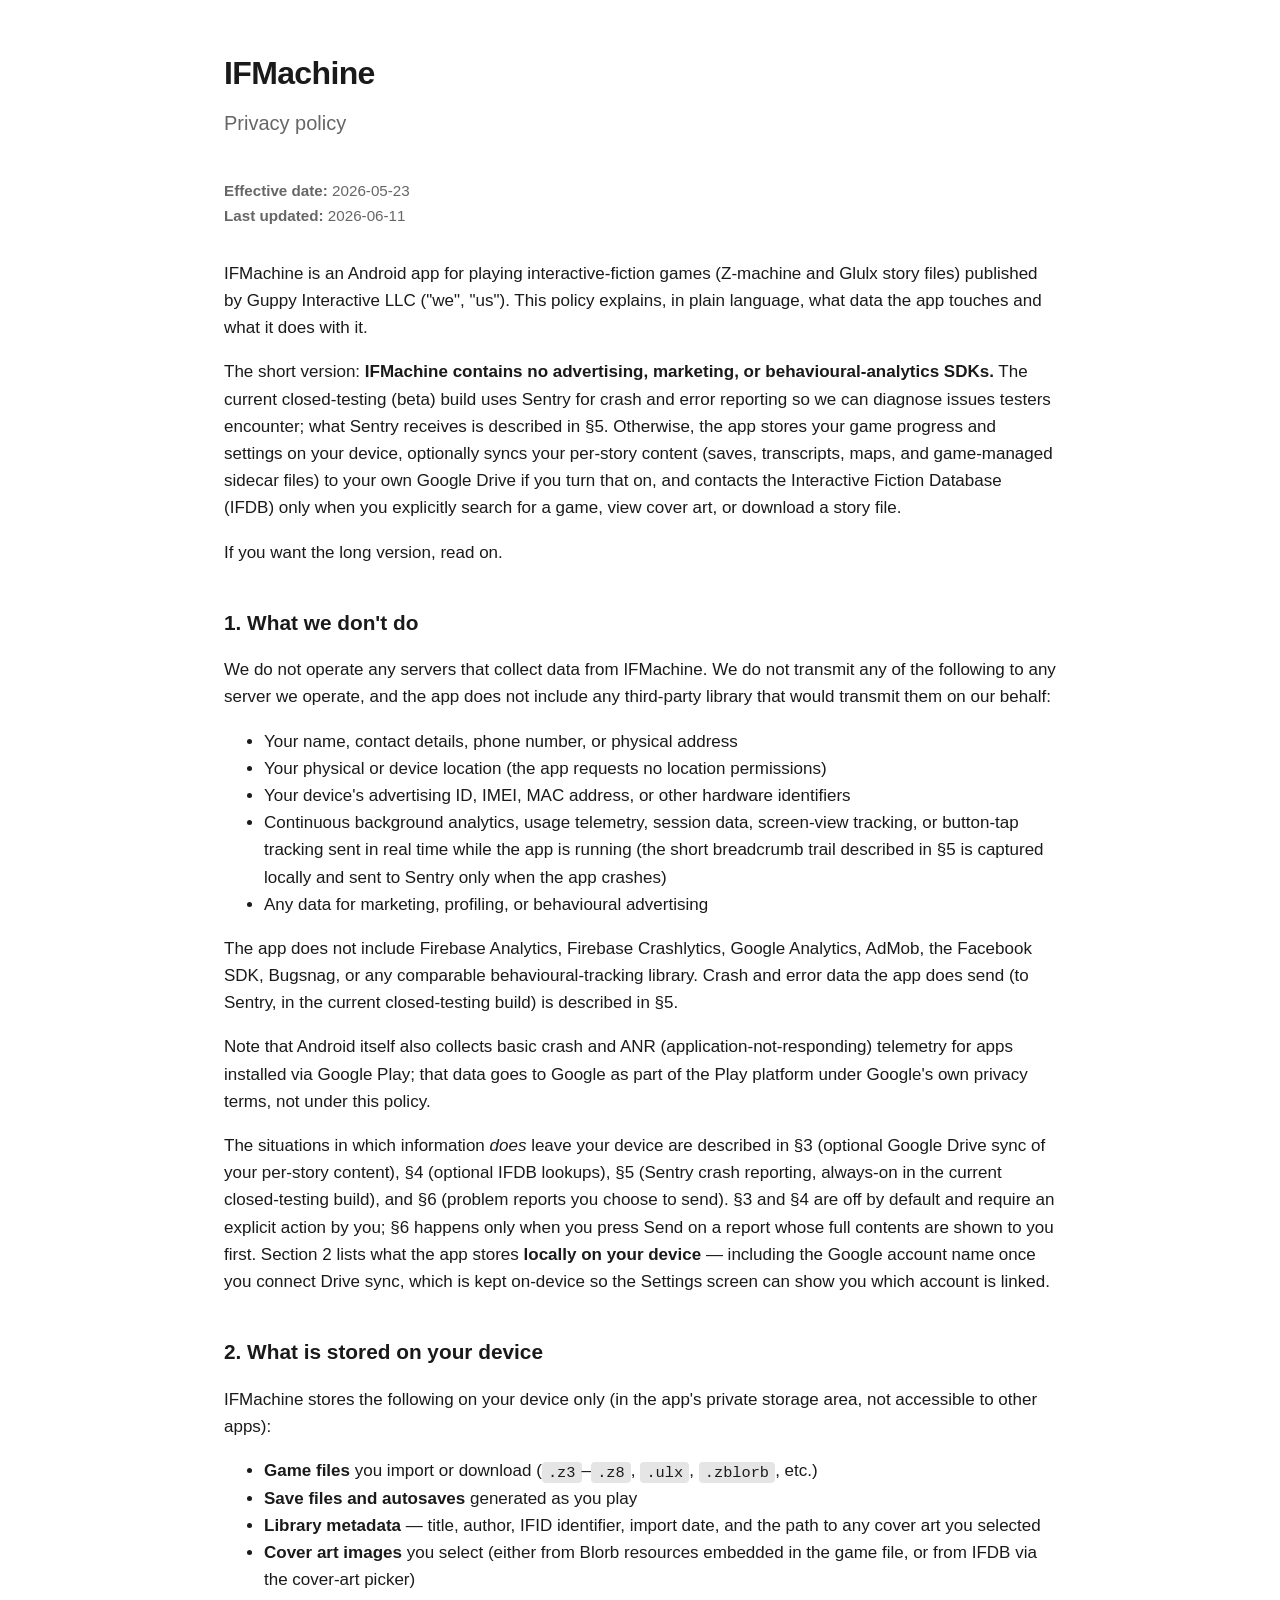
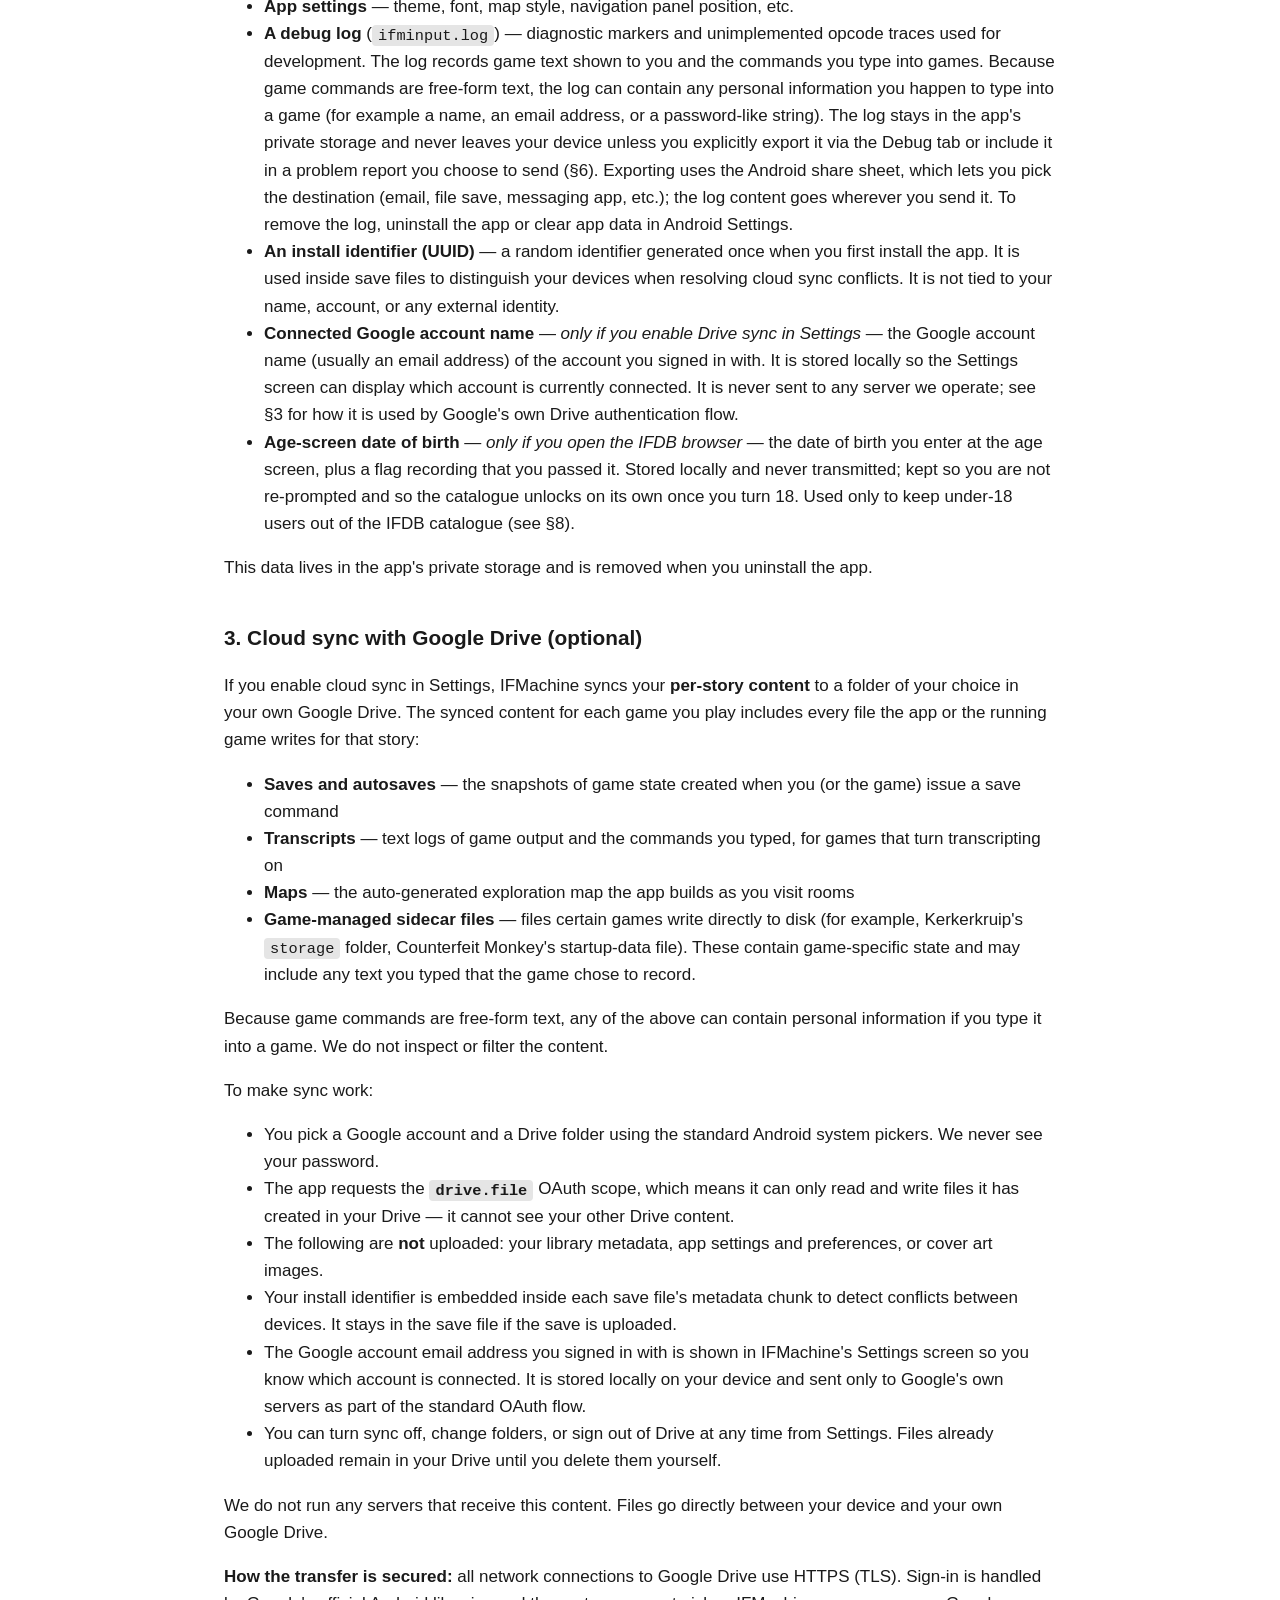
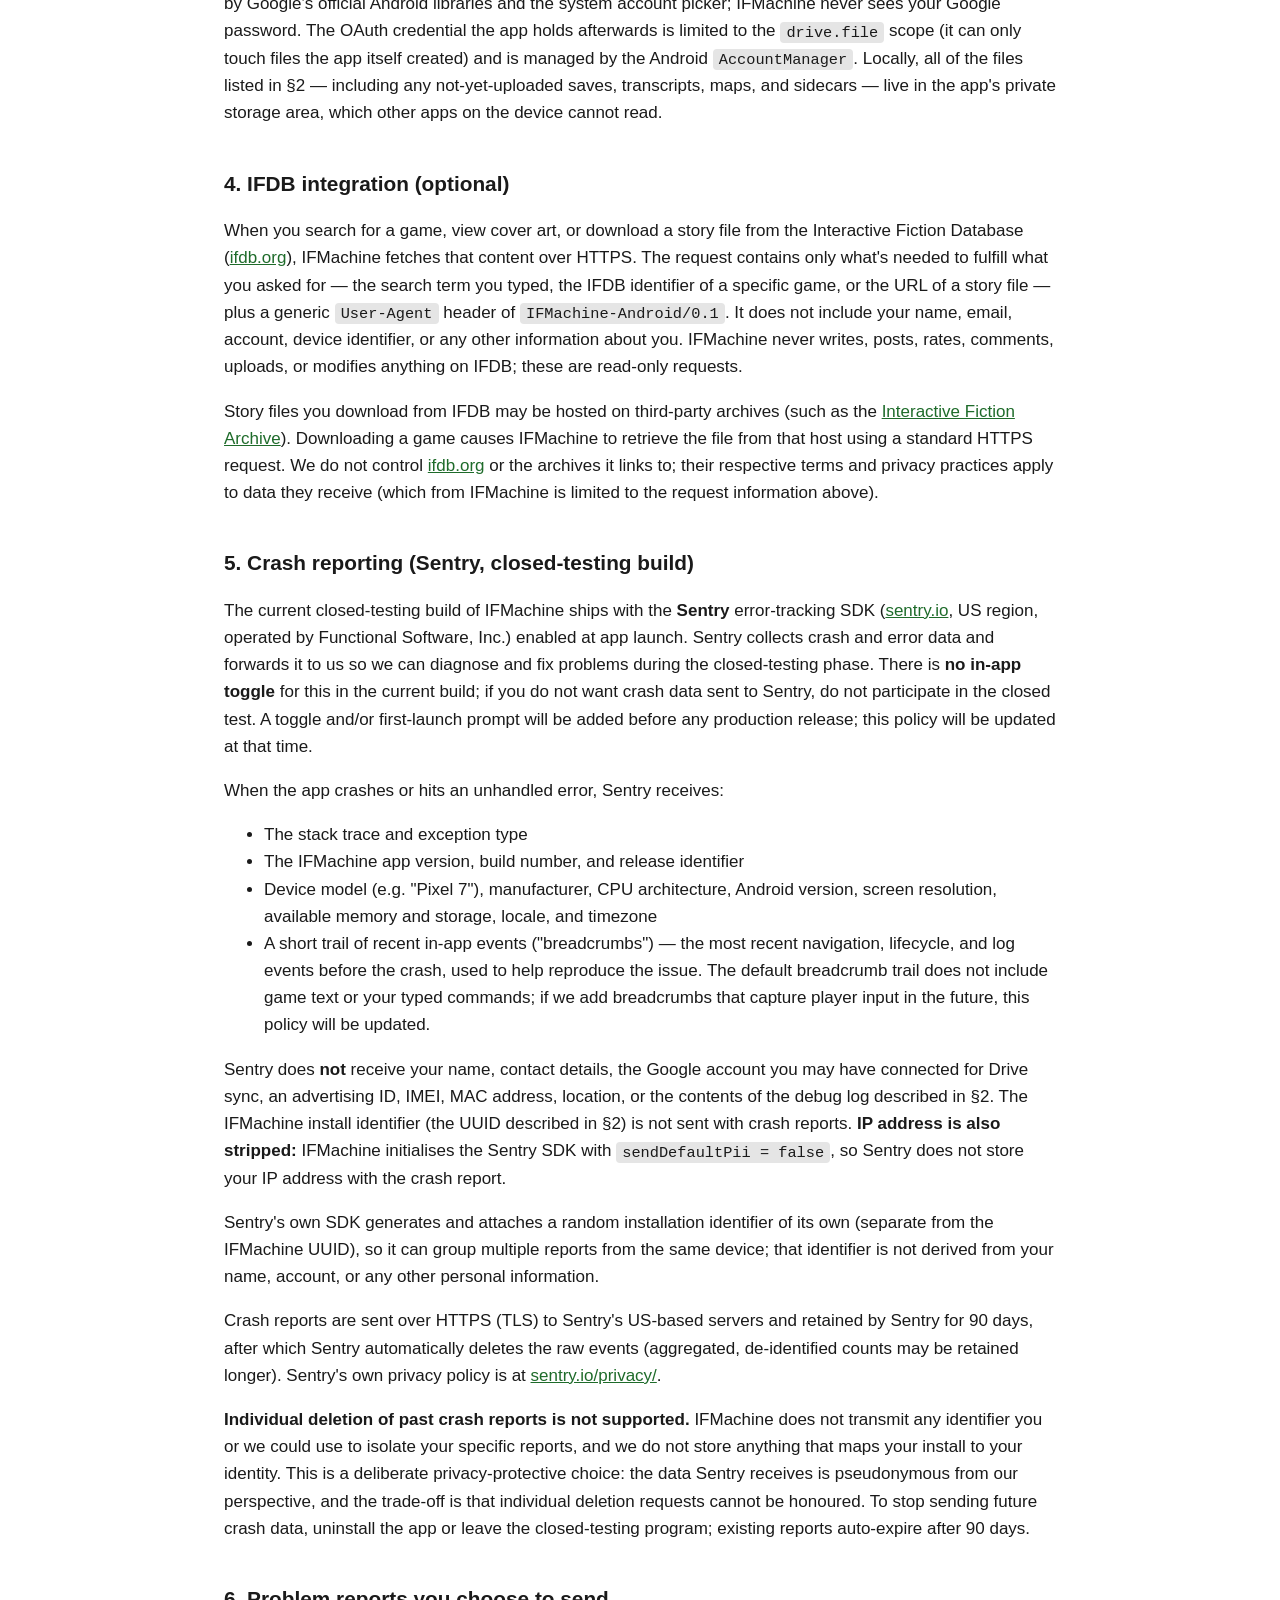
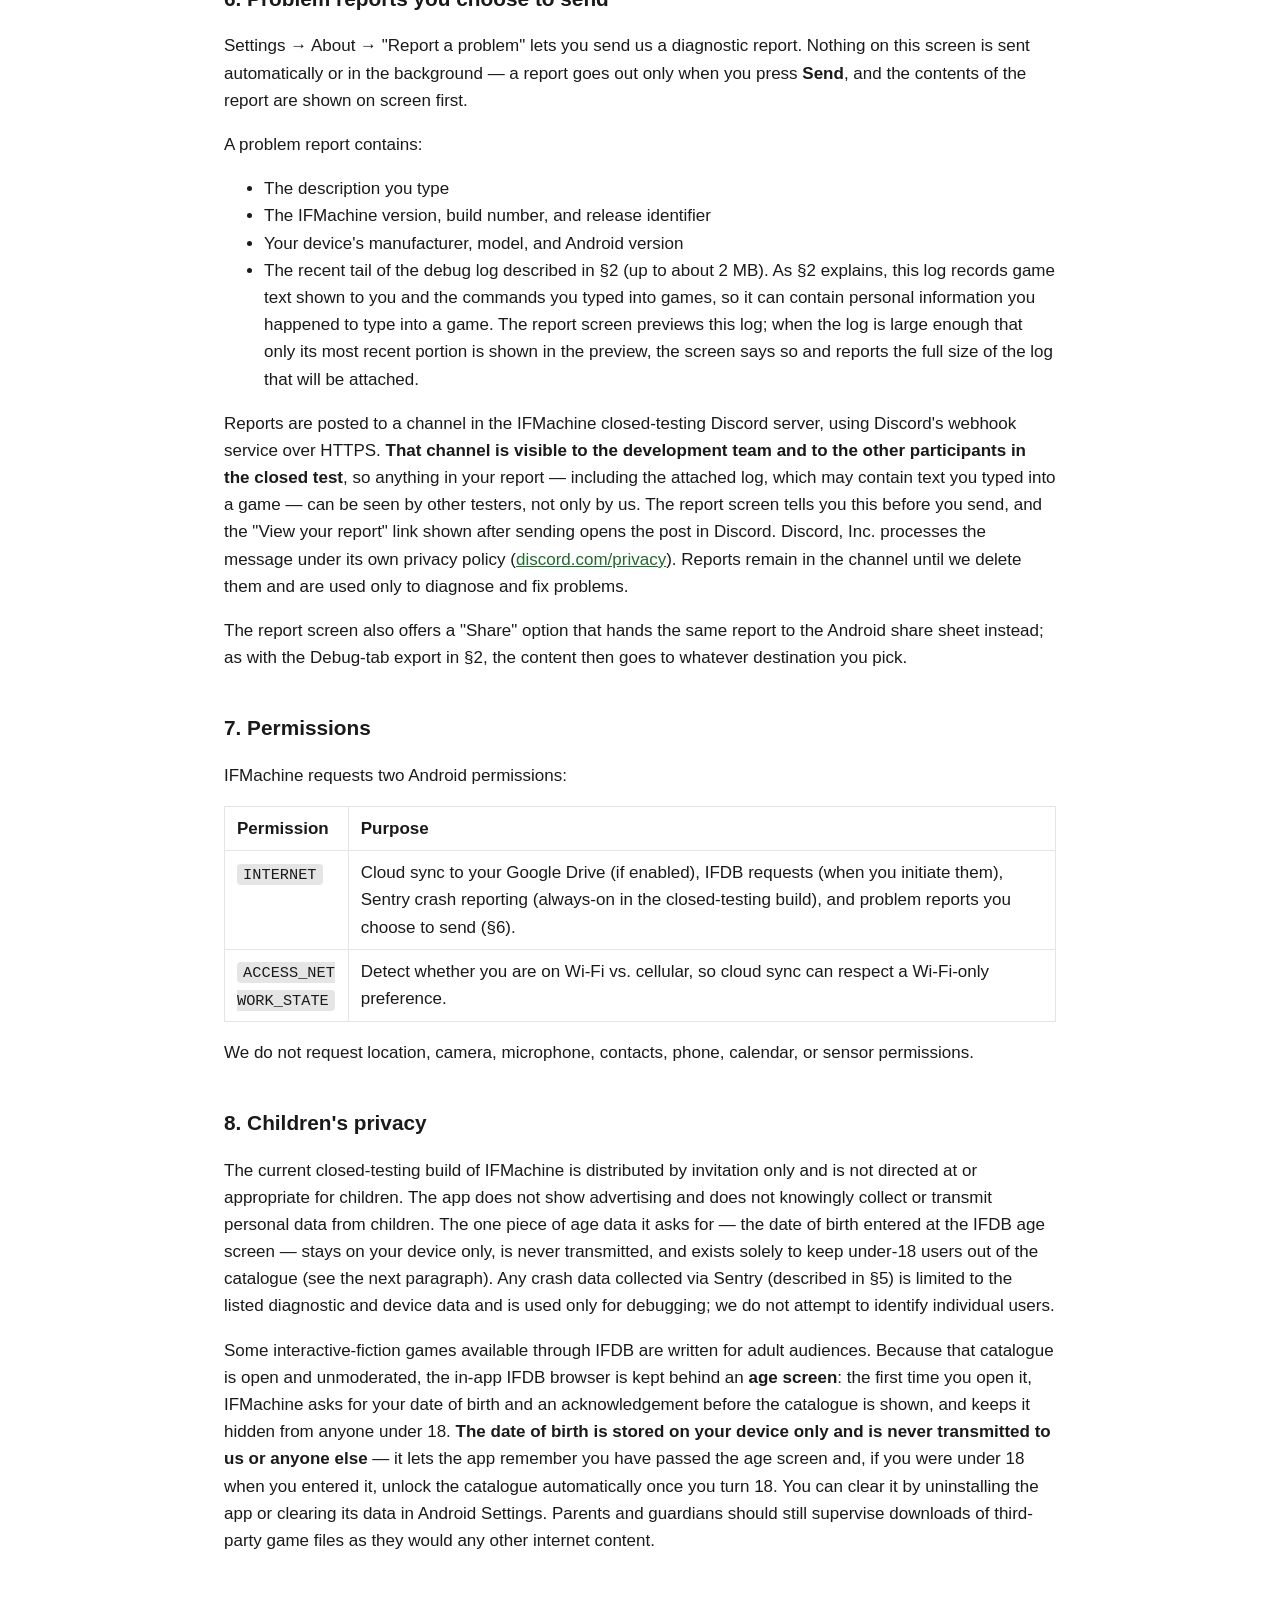
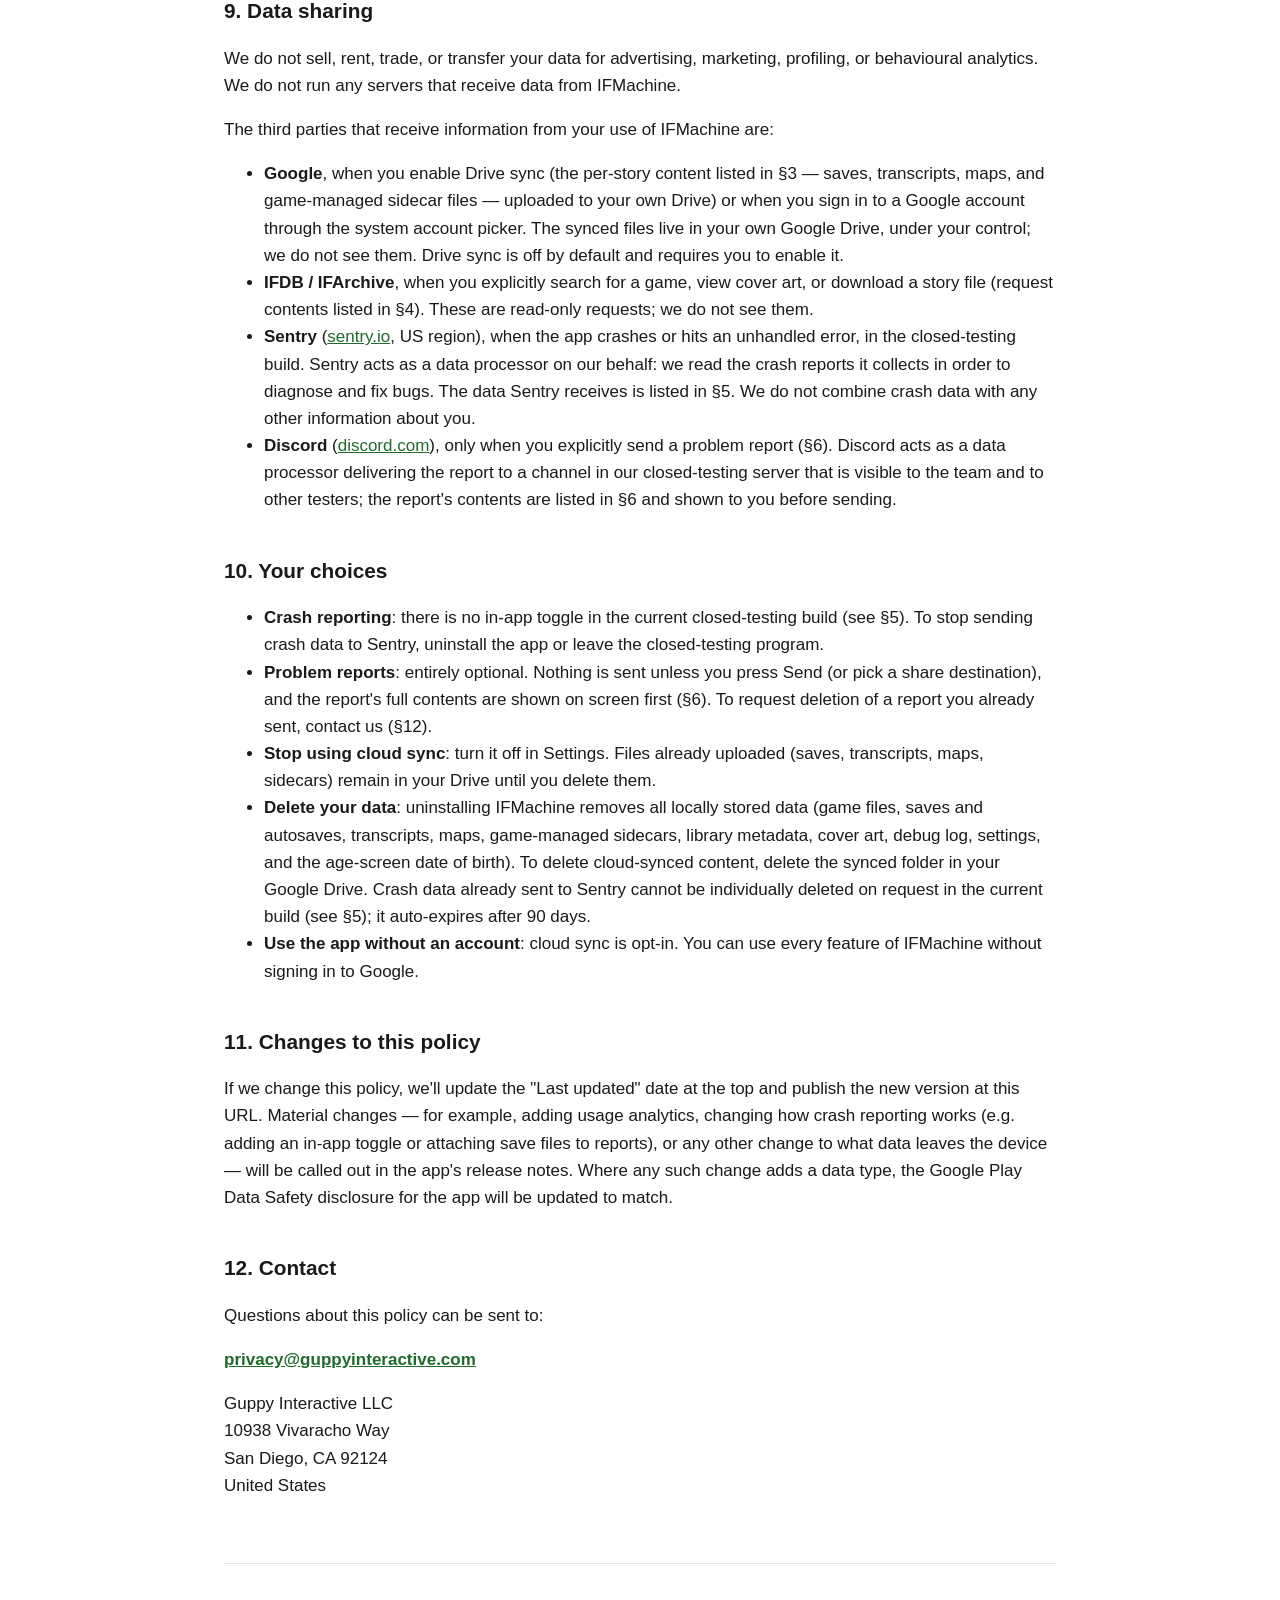
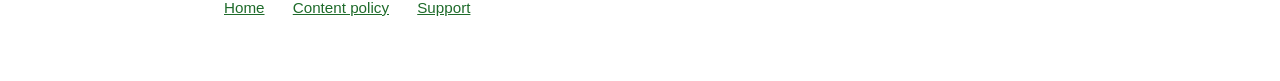
==== privacy.html @ 2d299e28 "privacy: regenerate from single-source markdown (zm-kiyh) Now generated by tools/sitegen in the app " ====
<!doctype html>
<html lang="en">
<head>
  <meta charset="utf-8">
  <meta name="viewport" content="width=device-width, initial-scale=1">
  <title>Privacy Policy — IFMachine</title>
  <meta name="description" content="IFMachine privacy policy. No advertising or behavioural-analytics SDKs; the closed-testing build's crash reporting (Sentry) and optional in-app problem reports are disclosed in the policy.">
  <link rel="stylesheet" href="style.css">
</head>
<body>
  <main class="policy">
    <header class="hero">
      <h1><a href="index.html">IFMachine</a></h1>
      <p class="tagline">Privacy policy</p>
    </header>

    <p class="meta">
      <strong>Effective date:</strong> 2026-05-23<br>
      <strong>Last updated:</strong> 2026-06-11
    </p>

    <p>IFMachine is an Android app for playing interactive-fiction games (Z-machine and Glulx story files) published by Guppy Interactive LLC ("we", "us"). This policy explains, in plain language, what data the app touches and what it does with it.</p>

    <p>The short version: <strong>IFMachine contains no advertising, marketing, or behavioural-analytics SDKs.</strong> The current closed-testing (beta) build uses Sentry for crash and error reporting so we can diagnose issues testers encounter; what Sentry receives is described in §5. Otherwise, the app stores your game progress and settings on your device, optionally syncs your per-story content (saves, transcripts, maps, and game-managed sidecar files) to your own Google Drive if you turn that on, and contacts the Interactive Fiction Database (IFDB) only when you explicitly search for a game, view cover art, or download a story file.</p>

    <p>If you want the long version, read on.</p>

    <h2>1. What we don't do</h2>

    <p>We do not operate any servers that collect data from IFMachine. We do not transmit any of the following to any server we operate, and the app does not include any third-party library that would transmit them on our behalf:</p>

    <ul>
      <li>Your name, contact details, phone number, or physical address</li>
      <li>Your physical or device location (the app requests no location permissions)</li>
      <li>Your device's advertising ID, IMEI, MAC address, or other hardware identifiers</li>
      <li>Continuous background analytics, usage telemetry, session data, screen-view tracking, or button-tap tracking sent in real time while the app is running (the short breadcrumb trail described in §5 is captured locally and sent to Sentry only when the app crashes)</li>
      <li>Any data for marketing, profiling, or behavioural advertising</li>
    </ul>

    <p>The app does not include Firebase Analytics, Firebase Crashlytics, Google Analytics, AdMob, the Facebook SDK, Bugsnag, or any comparable behavioural-tracking library. Crash and error data the app does send (to Sentry, in the current closed-testing build) is described in §5.</p>

    <p>Note that Android itself also collects basic crash and ANR (application-not-responding) telemetry for apps installed via Google Play; that data goes to Google as part of the Play platform under Google's own privacy terms, not under this policy.</p>

    <p>The situations in which information <em>does</em> leave your device are described in §3 (optional Google Drive sync of your per-story content), §4 (optional IFDB lookups), §5 (Sentry crash reporting, always-on in the current closed-testing build), and §6 (problem reports you choose to send). §3 and §4 are off by default and require an explicit action by you; §6 happens only when you press Send on a report whose full contents are shown to you first. Section 2 lists what the app stores <strong>locally on your device</strong> — including the Google account name once you connect Drive sync, which is kept on-device so the Settings screen can show you which account is linked.</p>

    <h2>2. What is stored on your device</h2>

    <p>IFMachine stores the following on your device only (in the app's private storage area, not accessible to other apps):</p>

    <ul>
      <li><strong>Game files</strong> you import or download (<code>.z3</code>–<code>.z8</code>, <code>.ulx</code>, <code>.zblorb</code>, etc.)</li>
      <li><strong>Save files and autosaves</strong> generated as you play</li>
      <li><strong>Library metadata</strong> — title, author, IFID identifier, import date, and the path to any cover art you selected</li>
      <li><strong>Cover art images</strong> you select (either from Blorb resources embedded in the game file, or from IFDB via the cover-art picker)</li>
      <li><strong>App settings</strong> — theme, font, map style, navigation panel position, etc.</li>
      <li><strong>A debug log</strong> (<code>ifminput.log</code>) — diagnostic markers and unimplemented opcode traces used for development. The log records game text shown to you and the commands you type into games. Because game commands are free-form text, the log can contain any personal information you happen to type into a game (for example a name, an email address, or a password-like string). The log stays in the app's private storage and never leaves your device unless you explicitly export it via the Debug tab or include it in a problem report you choose to send (§6). Exporting uses the Android share sheet, which lets you pick the destination (email, file save, messaging app, etc.); the log content goes wherever you send it. To remove the log, uninstall the app or clear app data in Android Settings.</li>
      <li><strong>An install identifier (UUID)</strong> — a random identifier generated once when you first install the app. It is used inside save files to distinguish your devices when resolving cloud sync conflicts. It is not tied to your name, account, or any external identity.</li>
      <li><strong>Connected Google account name</strong> — <em>only if you enable Drive sync in Settings</em> — the Google account name (usually an email address) of the account you signed in with. It is stored locally so the Settings screen can display which account is currently connected. It is never sent to any server we operate; see §3 for how it is used by Google's own Drive authentication flow.</li>
      <li><strong>Age-screen date of birth</strong> — <em>only if you open the IFDB browser</em> — the date of birth you enter at the age screen, plus a flag recording that you passed it. Stored locally and never transmitted; kept so you are not re-prompted and so the catalogue unlocks on its own once you turn 18. Used only to keep under-18 users out of the IFDB catalogue (see §8).</li>
    </ul>

    <p>This data lives in the app's private storage and is removed when you uninstall the app.</p>

    <h2>3. Cloud sync with Google Drive (optional)</h2>

    <p>If you enable cloud sync in Settings, IFMachine syncs your <strong>per-story content</strong> to a folder of your choice in your own Google Drive. The synced content for each game you play includes every file the app or the running game writes for that story:</p>

    <ul>
      <li><strong>Saves and autosaves</strong> — the snapshots of game state created when you (or the game) issue a save command</li>
      <li><strong>Transcripts</strong> — text logs of game output and the commands you typed, for games that turn transcripting on</li>
      <li><strong>Maps</strong> — the auto-generated exploration map the app builds as you visit rooms</li>
      <li><strong>Game-managed sidecar files</strong> — files certain games write directly to disk (for example, Kerkerkruip's <code>storage</code> folder, Counterfeit Monkey's startup-data file). These contain game-specific state and may include any text you typed that the game chose to record.</li>
    </ul>

    <p>Because game commands are free-form text, any of the above can contain personal information if you type it into a game. We do not inspect or filter the content.</p>

    <p>To make sync work:</p>

    <ul>
      <li>You pick a Google account and a Drive folder using the standard Android system pickers. We never see your password.</li>
      <li>The app requests the <strong><code>drive.file</code></strong> OAuth scope, which means it can only read and write files it has created in your Drive — it cannot see your other Drive content.</li>
      <li>The following are <strong>not</strong> uploaded: your library metadata, app settings and preferences, or cover art images.</li>
      <li>Your install identifier is embedded inside each save file's metadata chunk to detect conflicts between devices. It stays in the save file if the save is uploaded.</li>
      <li>The Google account email address you signed in with is shown in IFMachine's Settings screen so you know which account is connected. It is stored locally on your device and sent only to Google's own servers as part of the standard OAuth flow.</li>
      <li>You can turn sync off, change folders, or sign out of Drive at any time from Settings. Files already uploaded remain in your Drive until you delete them yourself.</li>
    </ul>

    <p>We do not run any servers that receive this content. Files go directly between your device and your own Google Drive.</p>

    <p><strong>How the transfer is secured:</strong> all network connections to Google Drive use HTTPS (TLS). Sign-in is handled by Google's official Android libraries and the system account picker; IFMachine never sees your Google password. The OAuth credential the app holds afterwards is limited to the <code>drive.file</code> scope (it can only touch files the app itself created) and is managed by the Android <code>AccountManager</code>. Locally, all of the files listed in §2 — including any not-yet-uploaded saves, transcripts, maps, and sidecars — live in the app's private storage area, which other apps on the device cannot read.</p>

    <h2>4. IFDB integration (optional)</h2>

    <p>When you search for a game, view cover art, or download a story file from the Interactive Fiction Database (<a href="https://ifdb.org">ifdb.org</a>), IFMachine fetches that content over HTTPS. The request contains only what's needed to fulfill what you asked for — the search term you typed, the IFDB identifier of a specific game, or the URL of a story file — plus a generic <code>User-Agent</code> header of <code>IFMachine-Android/0.1</code>. It does not include your name, email, account, device identifier, or any other information about you. IFMachine never writes, posts, rates, comments, uploads, or modifies anything on IFDB; these are read-only requests.</p>

    <p>Story files you download from IFDB may be hosted on third-party archives (such as the <a href="https://www.ifarchive.org/">Interactive Fiction Archive</a>). Downloading a game causes IFMachine to retrieve the file from that host using a standard HTTPS request. We do not control <a href="https://ifdb.org/">ifdb.org</a> or the archives it links to; their respective terms and privacy practices apply to data they receive (which from IFMachine is limited to the request information above).</p>

    <h2>5. Crash reporting (Sentry, closed-testing build)</h2>

    <p>The current closed-testing build of IFMachine ships with the <strong>Sentry</strong> error-tracking SDK (<a href="https://sentry.io">sentry.io</a>, US region, operated by Functional Software, Inc.) enabled at app launch. Sentry collects crash and error data and forwards it to us so we can diagnose and fix problems during the closed-testing phase. There is <strong>no in-app toggle</strong> for this in the current build; if you do not want crash data sent to Sentry, do not participate in the closed test. A toggle and/or first-launch prompt will be added before any production release; this policy will be updated at that time.</p>

    <p>When the app crashes or hits an unhandled error, Sentry receives:</p>

    <ul>
      <li>The stack trace and exception type</li>
      <li>The IFMachine app version, build number, and release identifier</li>
      <li>Device model (e.g. "Pixel 7"), manufacturer, CPU architecture, Android version, screen resolution, available memory and storage, locale, and timezone</li>
      <li>A short trail of recent in-app events ("breadcrumbs") — the most recent navigation, lifecycle, and log events before the crash, used to help reproduce the issue. The default breadcrumb trail does not include game text or your typed commands; if we add breadcrumbs that capture player input in the future, this policy will be updated.</li>
    </ul>

    <p>Sentry does <strong>not</strong> receive your name, contact details, the Google account you may have connected for Drive sync, an advertising ID, IMEI, MAC address, location, or the contents of the debug log described in §2. The IFMachine install identifier (the UUID described in §2) is not sent with crash reports. <strong>IP address is also stripped:</strong> IFMachine initialises the Sentry SDK with <code>sendDefaultPii = false</code>, so Sentry does not store your IP address with the crash report.</p>

    <p>Sentry's own SDK generates and attaches a random installation identifier of its own (separate from the IFMachine UUID), so it can group multiple reports from the same device; that identifier is not derived from your name, account, or any other personal information.</p>

    <p>Crash reports are sent over HTTPS (TLS) to Sentry's US-based servers and retained by Sentry for 90 days, after which Sentry automatically deletes the raw events (aggregated, de-identified counts may be retained longer). Sentry's own privacy policy is at <a href="https://sentry.io/privacy/">sentry.io/privacy/</a>.</p>

    <p><strong>Individual deletion of past crash reports is not supported.</strong> IFMachine does not transmit any identifier you or we could use to isolate your specific reports, and we do not store anything that maps your install to your identity. This is a deliberate privacy-protective choice: the data Sentry receives is pseudonymous from our perspective, and the trade-off is that individual deletion requests cannot be honoured. To stop sending future crash data, uninstall the app or leave the closed-testing program; existing reports auto-expire after 90 days.</p>

    <h2>6. Problem reports you choose to send</h2>

    <p>Settings → About → "Report a problem" lets you send us a diagnostic report. Nothing on this screen is sent automatically or in the background — a report goes out only when you press <strong>Send</strong>, and the contents of the report are shown on screen first.</p>

    <p>A problem report contains:</p>

    <ul>
      <li>The description you type</li>
      <li>The IFMachine version, build number, and release identifier</li>
      <li>Your device's manufacturer, model, and Android version</li>
      <li>The recent tail of the debug log described in §2 (up to about 2 MB). As §2 explains, this log records game text shown to you and the commands you typed into games, so it can contain personal information you happened to type into a game. The report screen previews this log; when the log is large enough that only its most recent portion is shown in the preview, the screen says so and reports the full size of the log that will be attached.</li>
    </ul>

    <p>Reports are posted to a channel in the IFMachine closed-testing Discord server, using Discord's webhook service over HTTPS. <strong>That channel is visible to the development team and to the other participants in the closed test</strong>, so anything in your report — including the attached log, which may contain text you typed into a game — can be seen by other testers, not only by us. The report screen tells you this before you send, and the "View your report" link shown after sending opens the post in Discord. Discord, Inc. processes the message under its own privacy policy (<a href="https://discord.com/privacy">discord.com/privacy</a>). Reports remain in the channel until we delete them and are used only to diagnose and fix problems.</p>

    <p>The report screen also offers a "Share" option that hands the same report to the Android share sheet instead; as with the Debug-tab export in §2, the content then goes to whatever destination you pick.</p>

    <h2>7. Permissions</h2>

    <p>IFMachine requests two Android permissions:</p>

    <table>
      <thead>
        <tr><th>Permission</th><th>Purpose</th></tr>
      </thead>
      <tbody>
        <tr><td><code>INTERNET</code></td><td>Cloud sync to your Google Drive (if enabled), IFDB requests (when you initiate them), Sentry crash reporting (always-on in the closed-testing build), and problem reports you choose to send (§6).</td></tr>
        <tr><td><code>ACCESS_NETWORK_STATE</code></td><td>Detect whether you are on Wi-Fi vs. cellular, so cloud sync can respect a Wi-Fi-only preference.</td></tr>
      </tbody>
    </table>

    <p>We do not request location, camera, microphone, contacts, phone, calendar, or sensor permissions.</p>

    <h2>8. Children's privacy</h2>

    <p>The current closed-testing build of IFMachine is distributed by invitation only and is not directed at or appropriate for children. The app does not show advertising and does not knowingly collect or transmit personal data from children. The one piece of age data it asks for — the date of birth entered at the IFDB age screen — stays on your device only, is never transmitted, and exists solely to keep under-18 users out of the catalogue (see the next paragraph). Any crash data collected via Sentry (described in §5) is limited to the listed diagnostic and device data and is used only for debugging; we do not attempt to identify individual users.</p>

    <p>Some interactive-fiction games available through IFDB are written for adult audiences. Because that catalogue is open and unmoderated, the in-app IFDB browser is kept behind an <strong>age screen</strong>: the first time you open it, IFMachine asks for your date of birth and an acknowledgement before the catalogue is shown, and keeps it hidden from anyone under 18. <strong>The date of birth is stored on your device only and is never transmitted to us or anyone else</strong> — it lets the app remember you have passed the age screen and, if you were under 18 when you entered it, unlock the catalogue automatically once you turn 18. You can clear it by uninstalling the app or clearing its data in Android Settings. Parents and guardians should still supervise downloads of third-party game files as they would any other internet content.</p>

    <h2>9. Data sharing</h2>

    <p>We do not sell, rent, trade, or transfer your data for advertising, marketing, profiling, or behavioural analytics. We do not run any servers that receive data from IFMachine.</p>

    <p>The third parties that receive information from your use of IFMachine are:</p>

    <ul>
      <li><strong>Google</strong>, when you enable Drive sync (the per-story content listed in §3 — saves, transcripts, maps, and game-managed sidecar files — uploaded to your own Drive) or when you sign in to a Google account through the system account picker. The synced files live in your own Google Drive, under your control; we do not see them. Drive sync is off by default and requires you to enable it.</li>
      <li><strong>IFDB / IFArchive</strong>, when you explicitly search for a game, view cover art, or download a story file (request contents listed in §4). These are read-only requests; we do not see them.</li>
      <li><strong>Sentry</strong> (<a href="https://sentry.io">sentry.io</a>, US region), when the app crashes or hits an unhandled error, in the closed-testing build. Sentry acts as a data processor on our behalf: we read the crash reports it collects in order to diagnose and fix bugs. The data Sentry receives is listed in §5. We do not combine crash data with any other information about you.</li>
      <li><strong>Discord</strong> (<a href="https://discord.com">discord.com</a>), only when you explicitly send a problem report (§6). Discord acts as a data processor delivering the report to a channel in our closed-testing server that is visible to the team and to other testers; the report's contents are listed in §6 and shown to you before sending.</li>
    </ul>

    <h2>10. Your choices</h2>

    <ul>
      <li><strong>Crash reporting</strong>: there is no in-app toggle in the current closed-testing build (see §5). To stop sending crash data to Sentry, uninstall the app or leave the closed-testing program.</li>
      <li><strong>Problem reports</strong>: entirely optional. Nothing is sent unless you press Send (or pick a share destination), and the report's full contents are shown on screen first (§6). To request deletion of a report you already sent, contact us (§12).</li>
      <li><strong>Stop using cloud sync</strong>: turn it off in Settings. Files already uploaded (saves, transcripts, maps, sidecars) remain in your Drive until you delete them.</li>
      <li><strong>Delete your data</strong>: uninstalling IFMachine removes all locally stored data (game files, saves and autosaves, transcripts, maps, game-managed sidecars, library metadata, cover art, debug log, settings, and the age-screen date of birth). To delete cloud-synced content, delete the synced folder in your Google Drive. Crash data already sent to Sentry cannot be individually deleted on request in the current build (see §5); it auto-expires after 90 days.</li>
      <li><strong>Use the app without an account</strong>: cloud sync is opt-in. You can use every feature of IFMachine without signing in to Google.</li>
    </ul>

    <h2>11. Changes to this policy</h2>

    <p>If we change this policy, we'll update the "Last updated" date at the top and publish the new version at this URL. Material changes — for example, adding usage analytics, changing how crash reporting works (e.g. adding an in-app toggle or attaching save files to reports), or any other change to what data leaves the device — will be called out in the app's release notes. Where any such change adds a data type, the Google Play Data Safety disclosure for the app will be updated to match.</p>

    <h2>12. Contact</h2>

    <p>Questions about this policy can be sent to:</p>

    <p><strong><a href="mailto:privacy@guppyinteractive.com">privacy@guppyinteractive.com</a></strong></p>

    <p>Guppy Interactive LLC<br>
      10938 Vivaracho Way<br>
      San Diego, CA 92124<br>
      United States</p>

    <footer>
      <nav>
        <a href="index.html">Home</a>
        <a href="content-policy.html">Content policy</a>
        <a href="support.html">Support</a>
      </nav>
    </footer>
  </main>
</body>
</html>
---- style.css ----
:root {
  --fg: #1a1a1a;
  --bg: #ffffff;
  --muted: #666666;
  --accent: #1e6b2a;
  --border: #e5e5e5;
  --warn-bg: #fff8db;
  --warn-border: #b58900;
  --warn-fg: #5c4a00;
}

@media (prefers-color-scheme: dark) {
  :root {
    --fg: #ececec;
    --bg: #0f0f0f;
    --muted: #9a9a9a;
    --accent: #5fd96b;
    --border: #2a2a2a;
    --warn-bg: #3a2f00;
    --warn-border: #b58900;
    --warn-fg: #f4dc7a;
  }
}

* { box-sizing: border-box; }

html { -webkit-text-size-adjust: 100%; }

body {
  margin: 0;
  font-family: -apple-system, BlinkMacSystemFont, "Segoe UI", Roboto,
    "Helvetica Neue", Arial, sans-serif;
  color: var(--fg);
  background: var(--bg);
  line-height: 1.6;
  font-size: 17px;
}

main {
  max-width: 880px;
  margin: 0 auto;
  padding: 3rem 1.5rem 4rem;
}

.hero h1 {
  font-size: 2.5rem;
  margin: 0 0 0.25rem;
  letter-spacing: -0.02em;
}

.hero h1 a {
  color: inherit;
  text-decoration: none;
}

.tagline {
  font-size: 1.25rem;
  color: var(--muted);
  margin: 0 0 2.5rem;
}

.screenshots {
  display: grid;
  grid-template-columns: repeat(3, 1fr);
  gap: 1rem;
  margin: 2rem 0 3rem;
}

.screenshots img {
  width: 100%;
  height: auto;
  border-radius: 12px;
  border: 1px solid var(--border);
  display: block;
}

.prose p {
  max-width: 65ch;
}

.features {
  max-width: 65ch;
  padding-left: 1.25rem;
}

.features li {
  margin-bottom: 0.5rem;
}

a {
  color: var(--accent);
}

a:hover {
  text-decoration: underline;
}

footer {
  margin-top: 4rem;
  padding-top: 2rem;
  border-top: 1px solid var(--border);
  color: var(--muted);
  font-size: 0.95rem;
}

footer nav a {
  margin-right: 1.5rem;
}

@media (max-width: 720px) {
  main { padding: 2rem 1.25rem 3rem; }
  .screenshots { grid-template-columns: repeat(2, 1fr); }
  .hero h1 { font-size: 2rem; }
  .tagline { font-size: 1.1rem; }
}

/* privacy / policy specific */
.policy h1 {
  font-size: 2rem;
  margin: 0 0 0.5rem;
}

.policy h2 {
  margin-top: 2.5rem;
  font-size: 1.3rem;
}

.policy .meta {
  color: var(--muted);
  font-size: 0.95rem;
  margin: 0 0 2rem;
}

.policy table {
  border-collapse: collapse;
  margin: 1rem 0;
  width: 100%;
}

.policy table th,
.policy table td {
  border: 1px solid var(--border);
  padding: 0.5rem 0.75rem;
  text-align: left;
  vertical-align: top;
  word-break: break-word;
}

.policy .permissions {
  margin: 1rem 0;
  max-width: 65ch;
}

.policy .permissions dt {
  margin-top: 0.75rem;
  font-weight: 600;
}

.policy .permissions dt:first-child {
  margin-top: 0;
}

.policy .permissions dd {
  margin: 0.25rem 0 0 1.25rem;
}

.policy code {
  background: var(--border);
  padding: 0.1em 0.4em;
  border-radius: 4px;
  font-size: 0.9em;
}
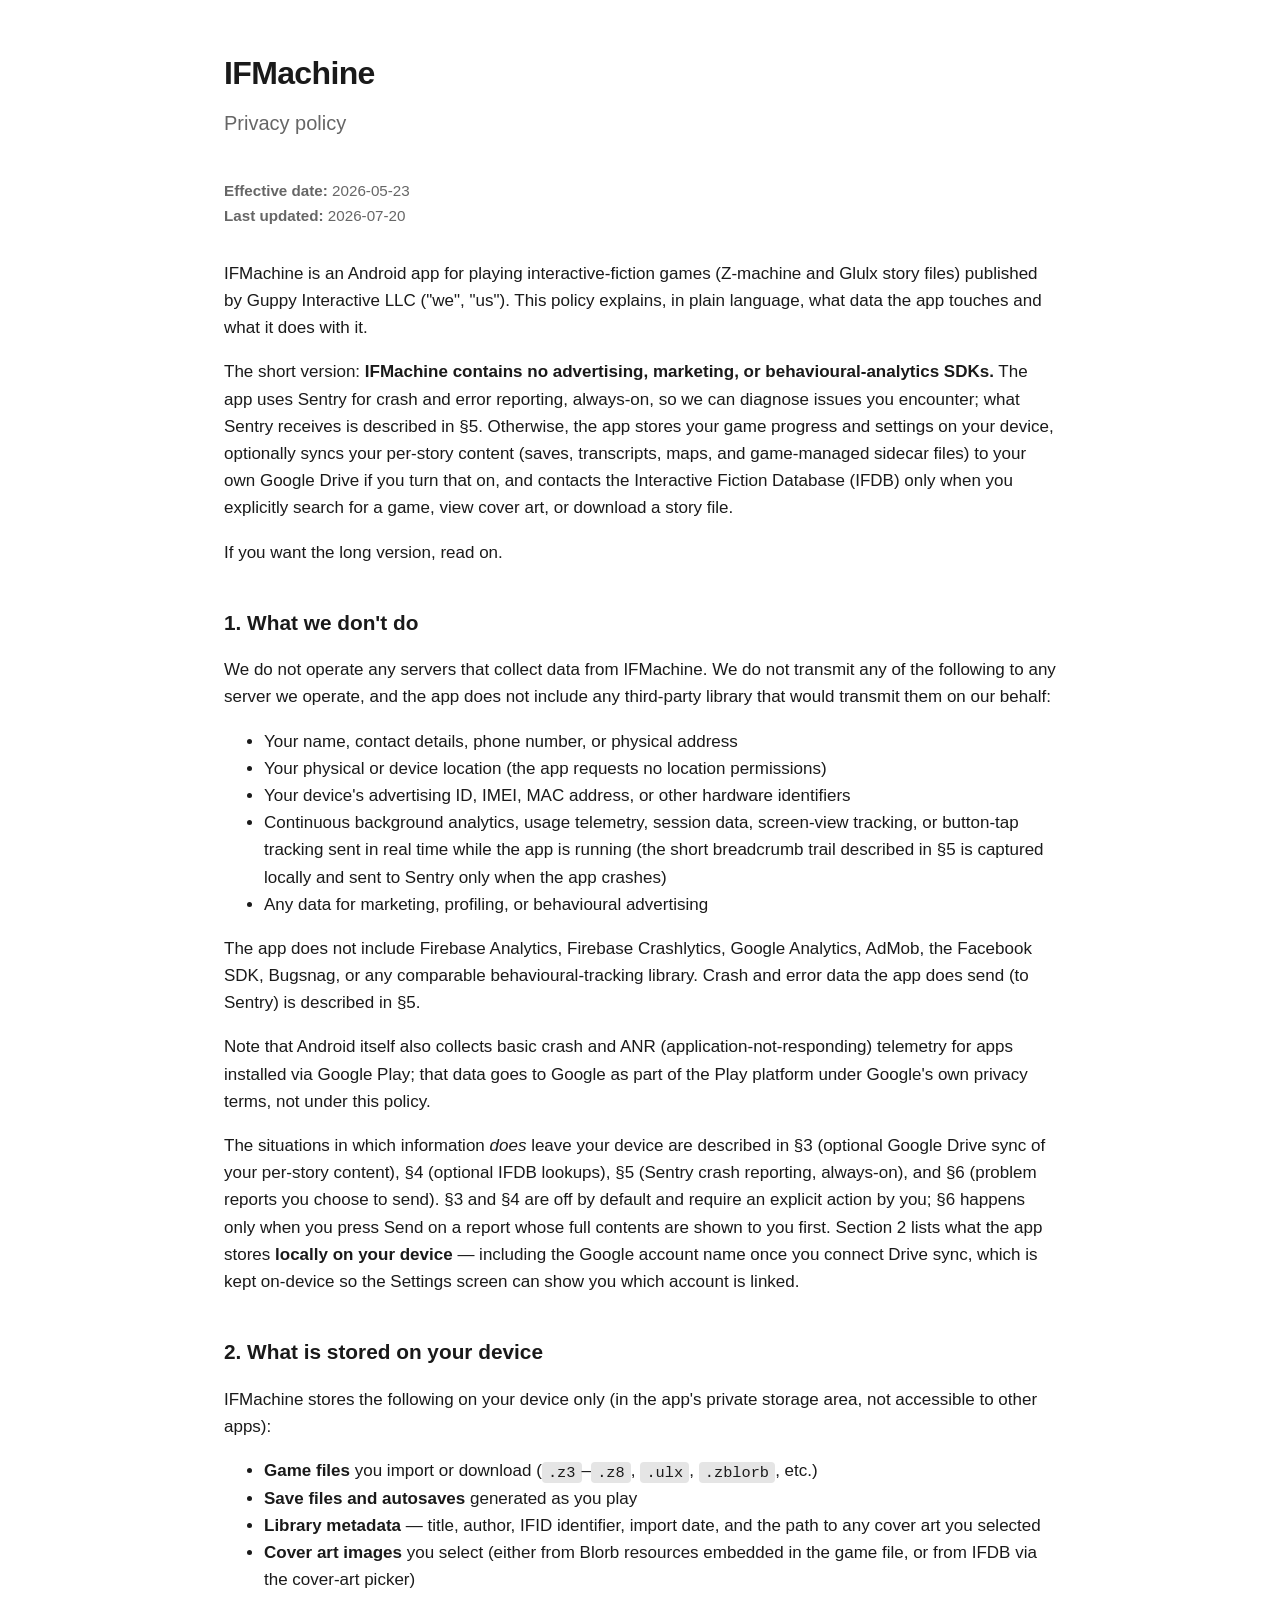
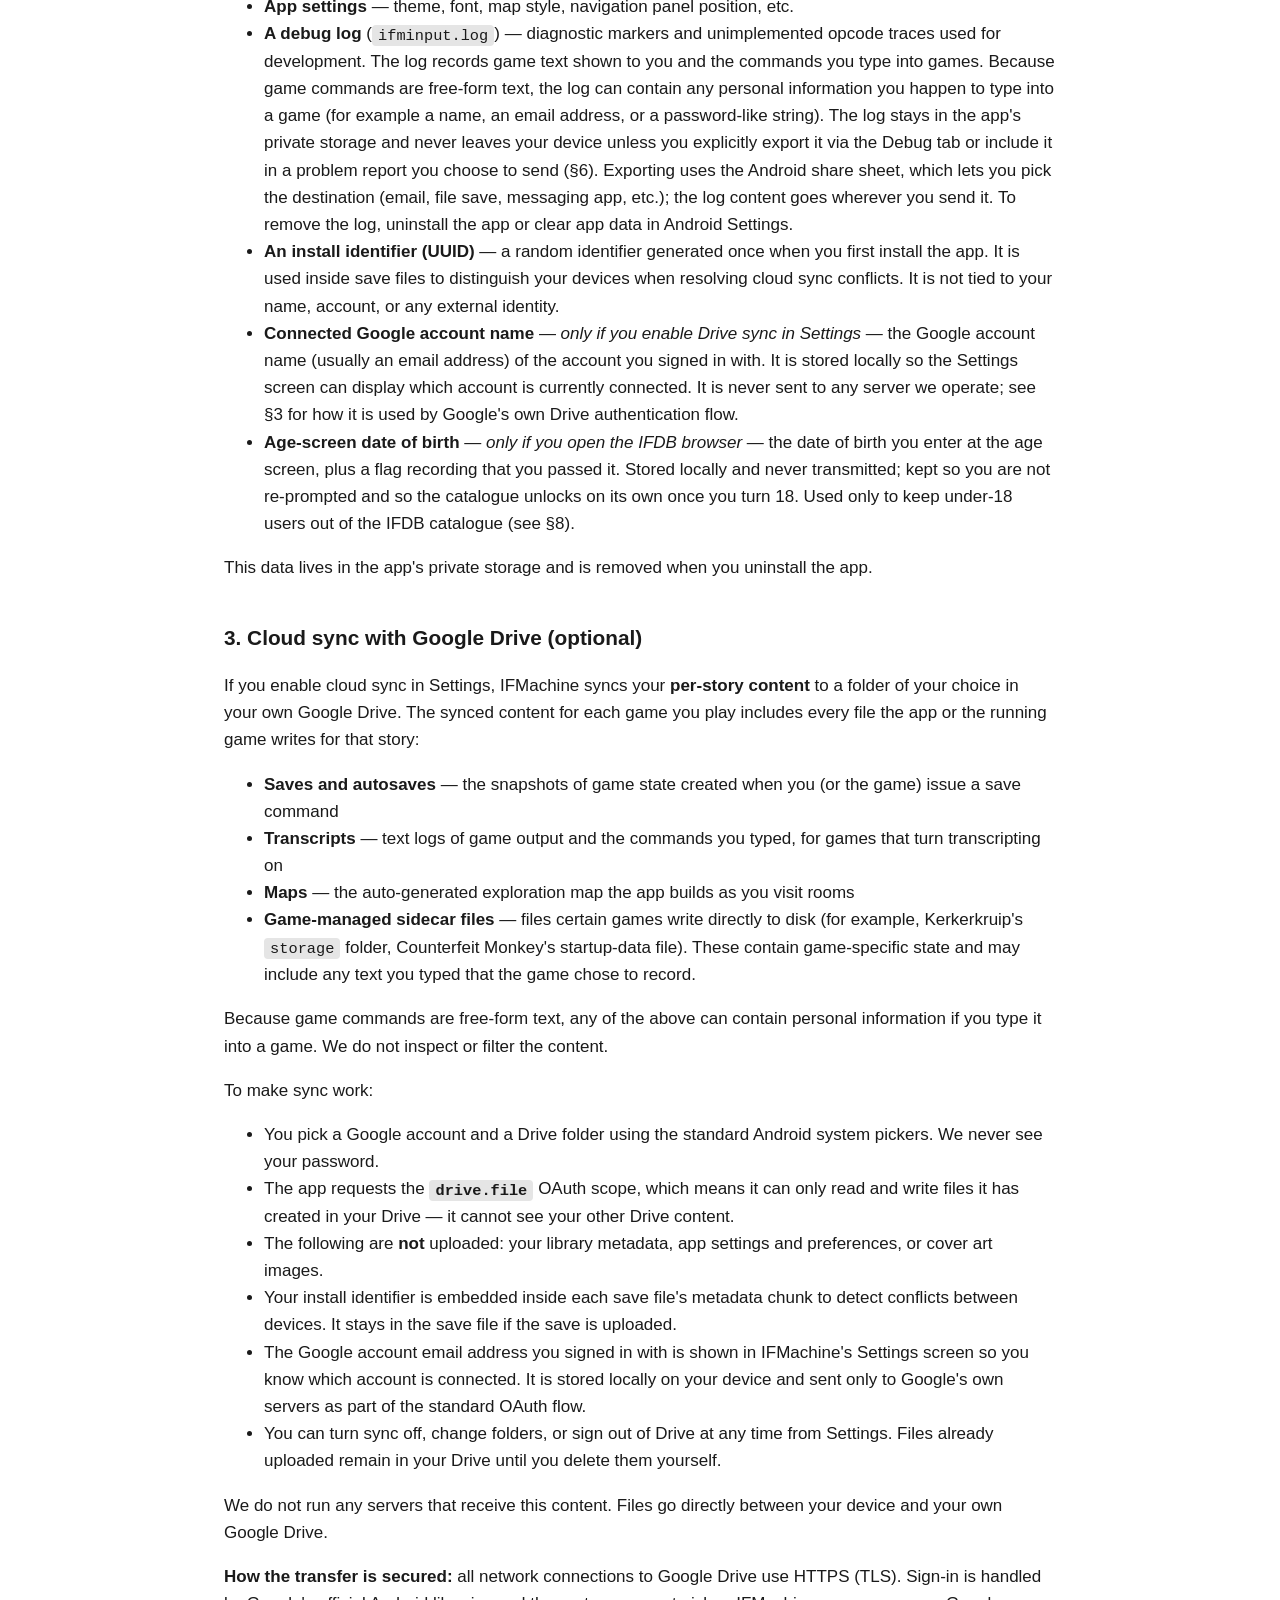
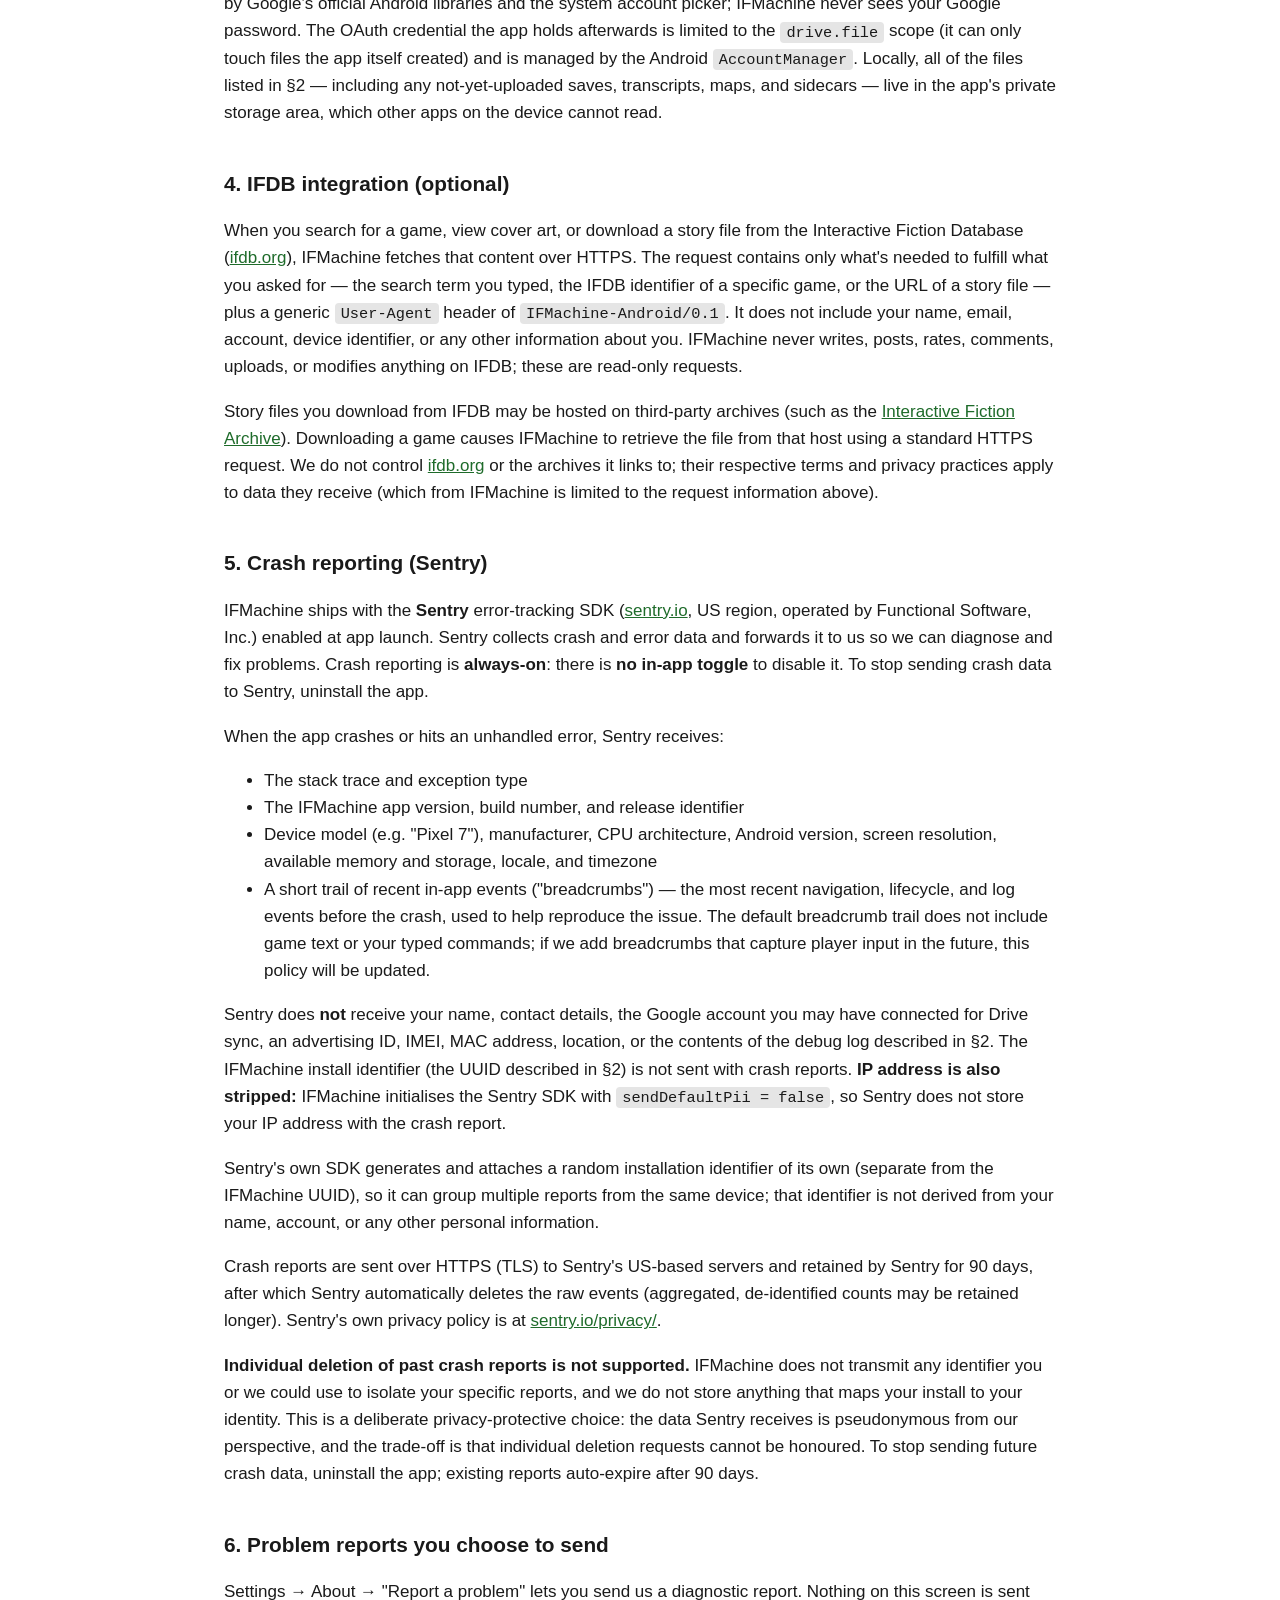
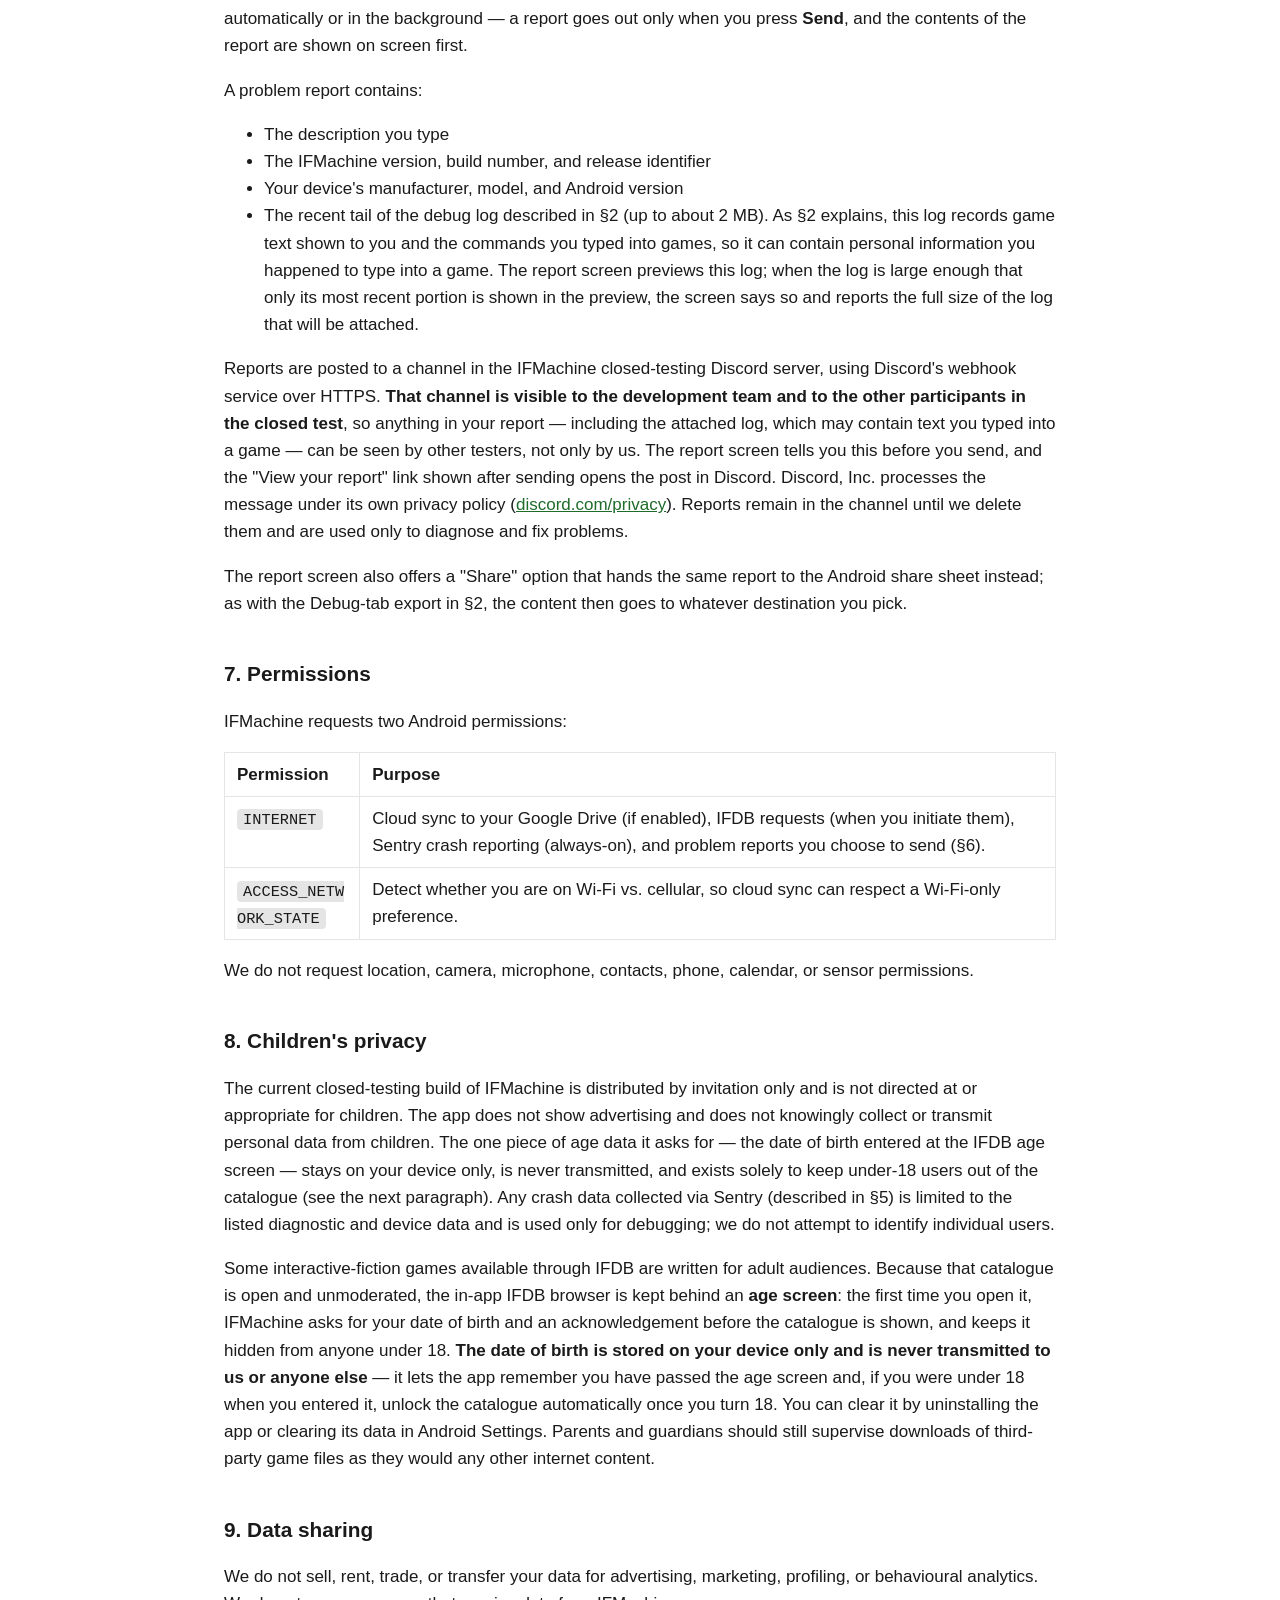
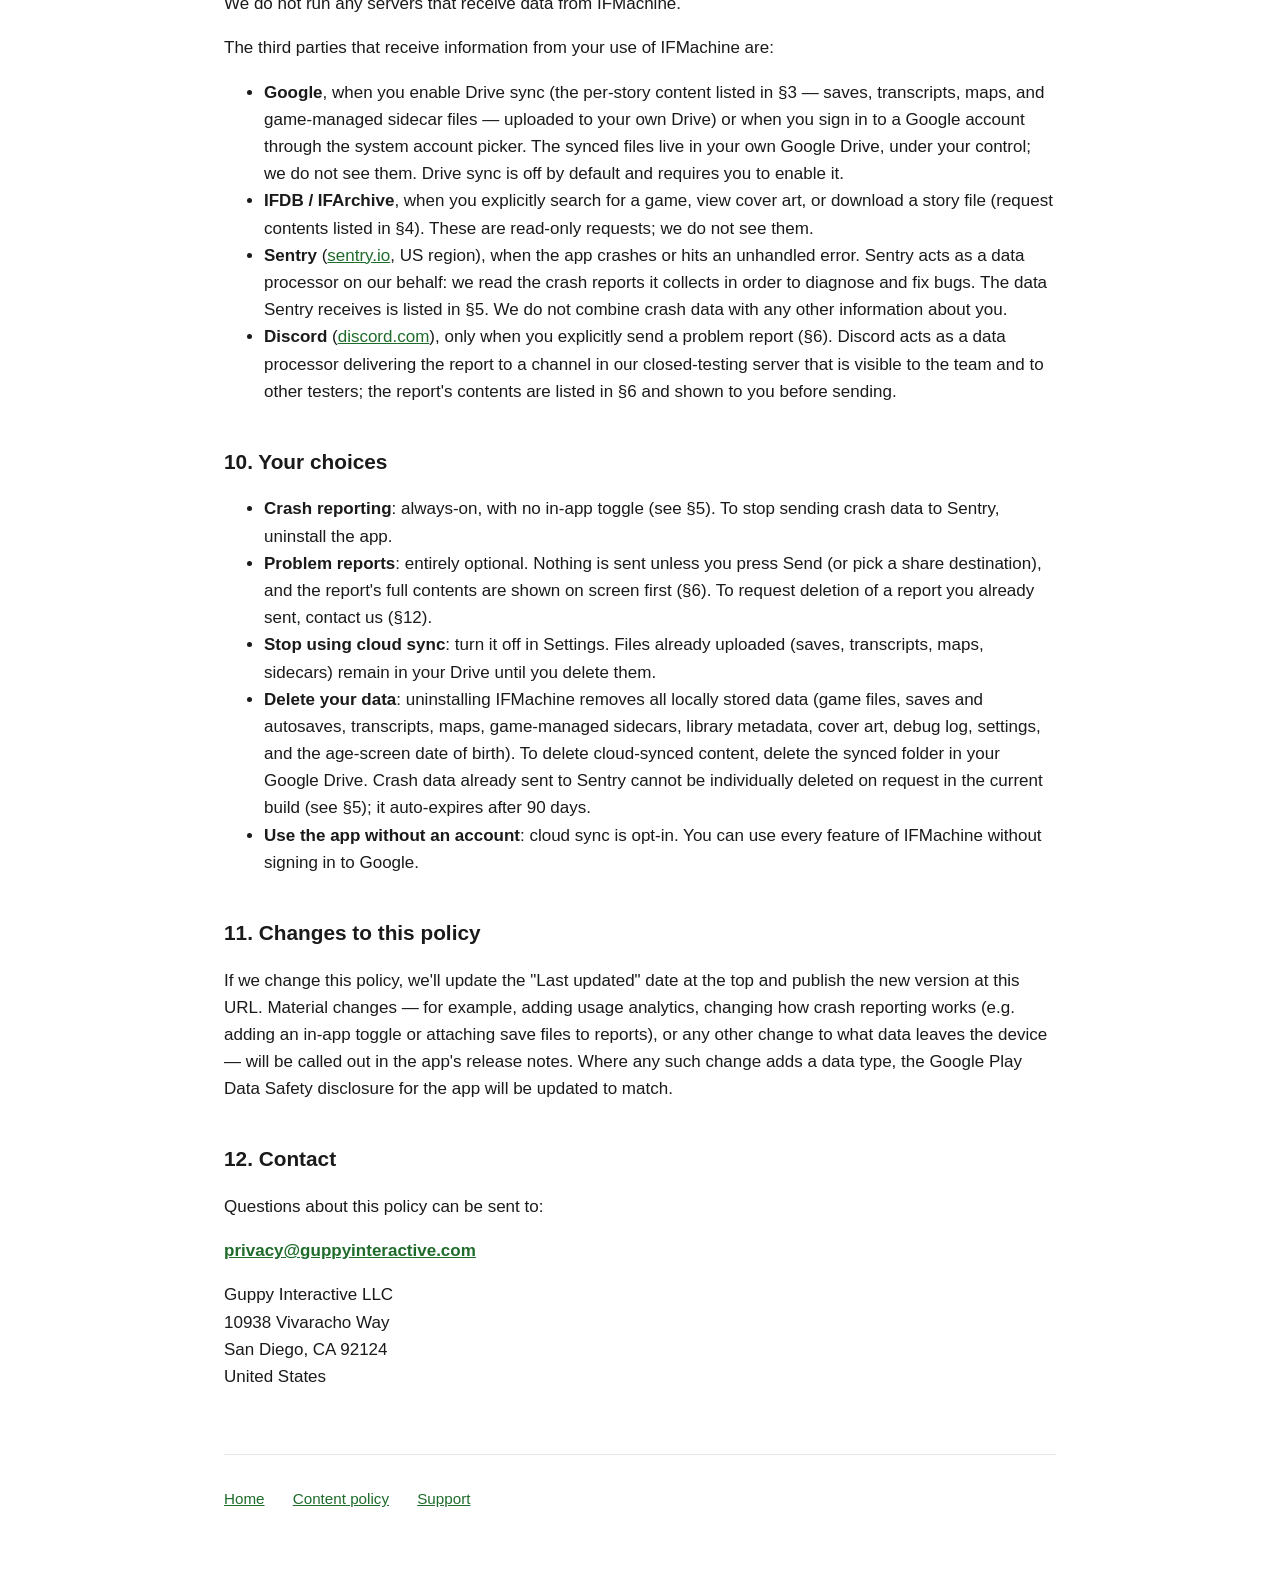
==== commit 04433c00: "privacy: regenerate for always-on crash reporting Regenerated from zm legal/PRIVACY_POLICY.md: drops" ====
--- a/privacy.html
+++ b/privacy.html
@@ -4,7 +4,7 @@
   <meta charset="utf-8">
   <meta name="viewport" content="width=device-width, initial-scale=1">
   <title>Privacy Policy — IFMachine</title>
-  <meta name="description" content="IFMachine privacy policy. No advertising or behavioural-analytics SDKs; the closed-testing build's crash reporting (Sentry) and optional in-app problem reports are disclosed in the policy.">
+  <meta name="description" content="IFMachine privacy policy. No advertising or behavioural-analytics SDKs; always-on crash reporting (Sentry) and optional in-app problem reports are disclosed in the policy.">
   <link rel="stylesheet" href="style.css">
 </head>
 <body>
@@ -16,12 +16,12 @@
 
     <p class="meta">
       <strong>Effective date:</strong> 2026-05-23<br>
-      <strong>Last updated:</strong> 2026-06-11
+      <strong>Last updated:</strong> 2026-07-20
     </p>
 
     <p>IFMachine is an Android app for playing interactive-fiction games (Z-machine and Glulx story files) published by Guppy Interactive LLC ("we", "us"). This policy explains, in plain language, what data the app touches and what it does with it.</p>
 
-    <p>The short version: <strong>IFMachine contains no advertising, marketing, or behavioural-analytics SDKs.</strong> The current closed-testing (beta) build uses Sentry for crash and error reporting so we can diagnose issues testers encounter; what Sentry receives is described in §5. Otherwise, the app stores your game progress and settings on your device, optionally syncs your per-story content (saves, transcripts, maps, and game-managed sidecar files) to your own Google Drive if you turn that on, and contacts the Interactive Fiction Database (IFDB) only when you explicitly search for a game, view cover art, or download a story file.</p>
+    <p>The short version: <strong>IFMachine contains no advertising, marketing, or behavioural-analytics SDKs.</strong> The app uses Sentry for crash and error reporting, always-on, so we can diagnose issues you encounter; what Sentry receives is described in §5. Otherwise, the app stores your game progress and settings on your device, optionally syncs your per-story content (saves, transcripts, maps, and game-managed sidecar files) to your own Google Drive if you turn that on, and contacts the Interactive Fiction Database (IFDB) only when you explicitly search for a game, view cover art, or download a story file.</p>
 
     <p>If you want the long version, read on.</p>
 
@@ -37,11 +37,11 @@
       <li>Any data for marketing, profiling, or behavioural advertising</li>
     </ul>
 
-    <p>The app does not include Firebase Analytics, Firebase Crashlytics, Google Analytics, AdMob, the Facebook SDK, Bugsnag, or any comparable behavioural-tracking library. Crash and error data the app does send (to Sentry, in the current closed-testing build) is described in §5.</p>
+    <p>The app does not include Firebase Analytics, Firebase Crashlytics, Google Analytics, AdMob, the Facebook SDK, Bugsnag, or any comparable behavioural-tracking library. Crash and error data the app does send (to Sentry) is described in §5.</p>
 
     <p>Note that Android itself also collects basic crash and ANR (application-not-responding) telemetry for apps installed via Google Play; that data goes to Google as part of the Play platform under Google's own privacy terms, not under this policy.</p>
 
-    <p>The situations in which information <em>does</em> leave your device are described in §3 (optional Google Drive sync of your per-story content), §4 (optional IFDB lookups), §5 (Sentry crash reporting, always-on in the current closed-testing build), and §6 (problem reports you choose to send). §3 and §4 are off by default and require an explicit action by you; §6 happens only when you press Send on a report whose full contents are shown to you first. Section 2 lists what the app stores <strong>locally on your device</strong> — including the Google account name once you connect Drive sync, which is kept on-device so the Settings screen can show you which account is linked.</p>
+    <p>The situations in which information <em>does</em> leave your device are described in §3 (optional Google Drive sync of your per-story content), §4 (optional IFDB lookups), §5 (Sentry crash reporting, always-on), and §6 (problem reports you choose to send). §3 and §4 are off by default and require an explicit action by you; §6 happens only when you press Send on a report whose full contents are shown to you first. Section 2 lists what the app stores <strong>locally on your device</strong> — including the Google account name once you connect Drive sync, which is kept on-device so the Settings screen can show you which account is linked.</p>
 
     <h2>2. What is stored on your device</h2>
 
@@ -95,9 +95,9 @@
 
     <p>Story files you download from IFDB may be hosted on third-party archives (such as the <a href="https://www.ifarchive.org/">Interactive Fiction Archive</a>). Downloading a game causes IFMachine to retrieve the file from that host using a standard HTTPS request. We do not control <a href="https://ifdb.org/">ifdb.org</a> or the archives it links to; their respective terms and privacy practices apply to data they receive (which from IFMachine is limited to the request information above).</p>
 
-    <h2>5. Crash reporting (Sentry, closed-testing build)</h2>
-
-    <p>The current closed-testing build of IFMachine ships with the <strong>Sentry</strong> error-tracking SDK (<a href="https://sentry.io">sentry.io</a>, US region, operated by Functional Software, Inc.) enabled at app launch. Sentry collects crash and error data and forwards it to us so we can diagnose and fix problems during the closed-testing phase. There is <strong>no in-app toggle</strong> for this in the current build; if you do not want crash data sent to Sentry, do not participate in the closed test. A toggle and/or first-launch prompt will be added before any production release; this policy will be updated at that time.</p>
+    <h2>5. Crash reporting (Sentry)</h2>
+
+    <p>IFMachine ships with the <strong>Sentry</strong> error-tracking SDK (<a href="https://sentry.io">sentry.io</a>, US region, operated by Functional Software, Inc.) enabled at app launch. Sentry collects crash and error data and forwards it to us so we can diagnose and fix problems. Crash reporting is <strong>always-on</strong>: there is <strong>no in-app toggle</strong> to disable it. To stop sending crash data to Sentry, uninstall the app.</p>
 
     <p>When the app crashes or hits an unhandled error, Sentry receives:</p>
 
@@ -114,7 +114,7 @@
 
     <p>Crash reports are sent over HTTPS (TLS) to Sentry's US-based servers and retained by Sentry for 90 days, after which Sentry automatically deletes the raw events (aggregated, de-identified counts may be retained longer). Sentry's own privacy policy is at <a href="https://sentry.io/privacy/">sentry.io/privacy/</a>.</p>
 
-    <p><strong>Individual deletion of past crash reports is not supported.</strong> IFMachine does not transmit any identifier you or we could use to isolate your specific reports, and we do not store anything that maps your install to your identity. This is a deliberate privacy-protective choice: the data Sentry receives is pseudonymous from our perspective, and the trade-off is that individual deletion requests cannot be honoured. To stop sending future crash data, uninstall the app or leave the closed-testing program; existing reports auto-expire after 90 days.</p>
+    <p><strong>Individual deletion of past crash reports is not supported.</strong> IFMachine does not transmit any identifier you or we could use to isolate your specific reports, and we do not store anything that maps your install to your identity. This is a deliberate privacy-protective choice: the data Sentry receives is pseudonymous from our perspective, and the trade-off is that individual deletion requests cannot be honoured. To stop sending future crash data, uninstall the app; existing reports auto-expire after 90 days.</p>
 
     <h2>6. Problem reports you choose to send</h2>
 
@@ -142,7 +142,7 @@
         <tr><th>Permission</th><th>Purpose</th></tr>
       </thead>
       <tbody>
-        <tr><td><code>INTERNET</code></td><td>Cloud sync to your Google Drive (if enabled), IFDB requests (when you initiate them), Sentry crash reporting (always-on in the closed-testing build), and problem reports you choose to send (§6).</td></tr>
+        <tr><td><code>INTERNET</code></td><td>Cloud sync to your Google Drive (if enabled), IFDB requests (when you initiate them), Sentry crash reporting (always-on), and problem reports you choose to send (§6).</td></tr>
         <tr><td><code>ACCESS_NETWORK_STATE</code></td><td>Detect whether you are on Wi-Fi vs. cellular, so cloud sync can respect a Wi-Fi-only preference.</td></tr>
       </tbody>
     </table>
@@ -164,14 +164,14 @@
     <ul>
       <li><strong>Google</strong>, when you enable Drive sync (the per-story content listed in §3 — saves, transcripts, maps, and game-managed sidecar files — uploaded to your own Drive) or when you sign in to a Google account through the system account picker. The synced files live in your own Google Drive, under your control; we do not see them. Drive sync is off by default and requires you to enable it.</li>
       <li><strong>IFDB / IFArchive</strong>, when you explicitly search for a game, view cover art, or download a story file (request contents listed in §4). These are read-only requests; we do not see them.</li>
-      <li><strong>Sentry</strong> (<a href="https://sentry.io">sentry.io</a>, US region), when the app crashes or hits an unhandled error, in the closed-testing build. Sentry acts as a data processor on our behalf: we read the crash reports it collects in order to diagnose and fix bugs. The data Sentry receives is listed in §5. We do not combine crash data with any other information about you.</li>
+      <li><strong>Sentry</strong> (<a href="https://sentry.io">sentry.io</a>, US region), when the app crashes or hits an unhandled error. Sentry acts as a data processor on our behalf: we read the crash reports it collects in order to diagnose and fix bugs. The data Sentry receives is listed in §5. We do not combine crash data with any other information about you.</li>
       <li><strong>Discord</strong> (<a href="https://discord.com">discord.com</a>), only when you explicitly send a problem report (§6). Discord acts as a data processor delivering the report to a channel in our closed-testing server that is visible to the team and to other testers; the report's contents are listed in §6 and shown to you before sending.</li>
     </ul>
 
     <h2>10. Your choices</h2>
 
     <ul>
-      <li><strong>Crash reporting</strong>: there is no in-app toggle in the current closed-testing build (see §5). To stop sending crash data to Sentry, uninstall the app or leave the closed-testing program.</li>
+      <li><strong>Crash reporting</strong>: always-on, with no in-app toggle (see §5). To stop sending crash data to Sentry, uninstall the app.</li>
       <li><strong>Problem reports</strong>: entirely optional. Nothing is sent unless you press Send (or pick a share destination), and the report's full contents are shown on screen first (§6). To request deletion of a report you already sent, contact us (§12).</li>
       <li><strong>Stop using cloud sync</strong>: turn it off in Settings. Files already uploaded (saves, transcripts, maps, sidecars) remain in your Drive until you delete them.</li>
       <li><strong>Delete your data</strong>: uninstalling IFMachine removes all locally stored data (game files, saves and autosaves, transcripts, maps, game-managed sidecars, library metadata, cover art, debug log, settings, and the age-screen date of birth). To delete cloud-synced content, delete the synced folder in your Google Drive. Crash data already sent to Sentry cannot be individually deleted on request in the current build (see §5); it auto-expires after 90 days.</li>
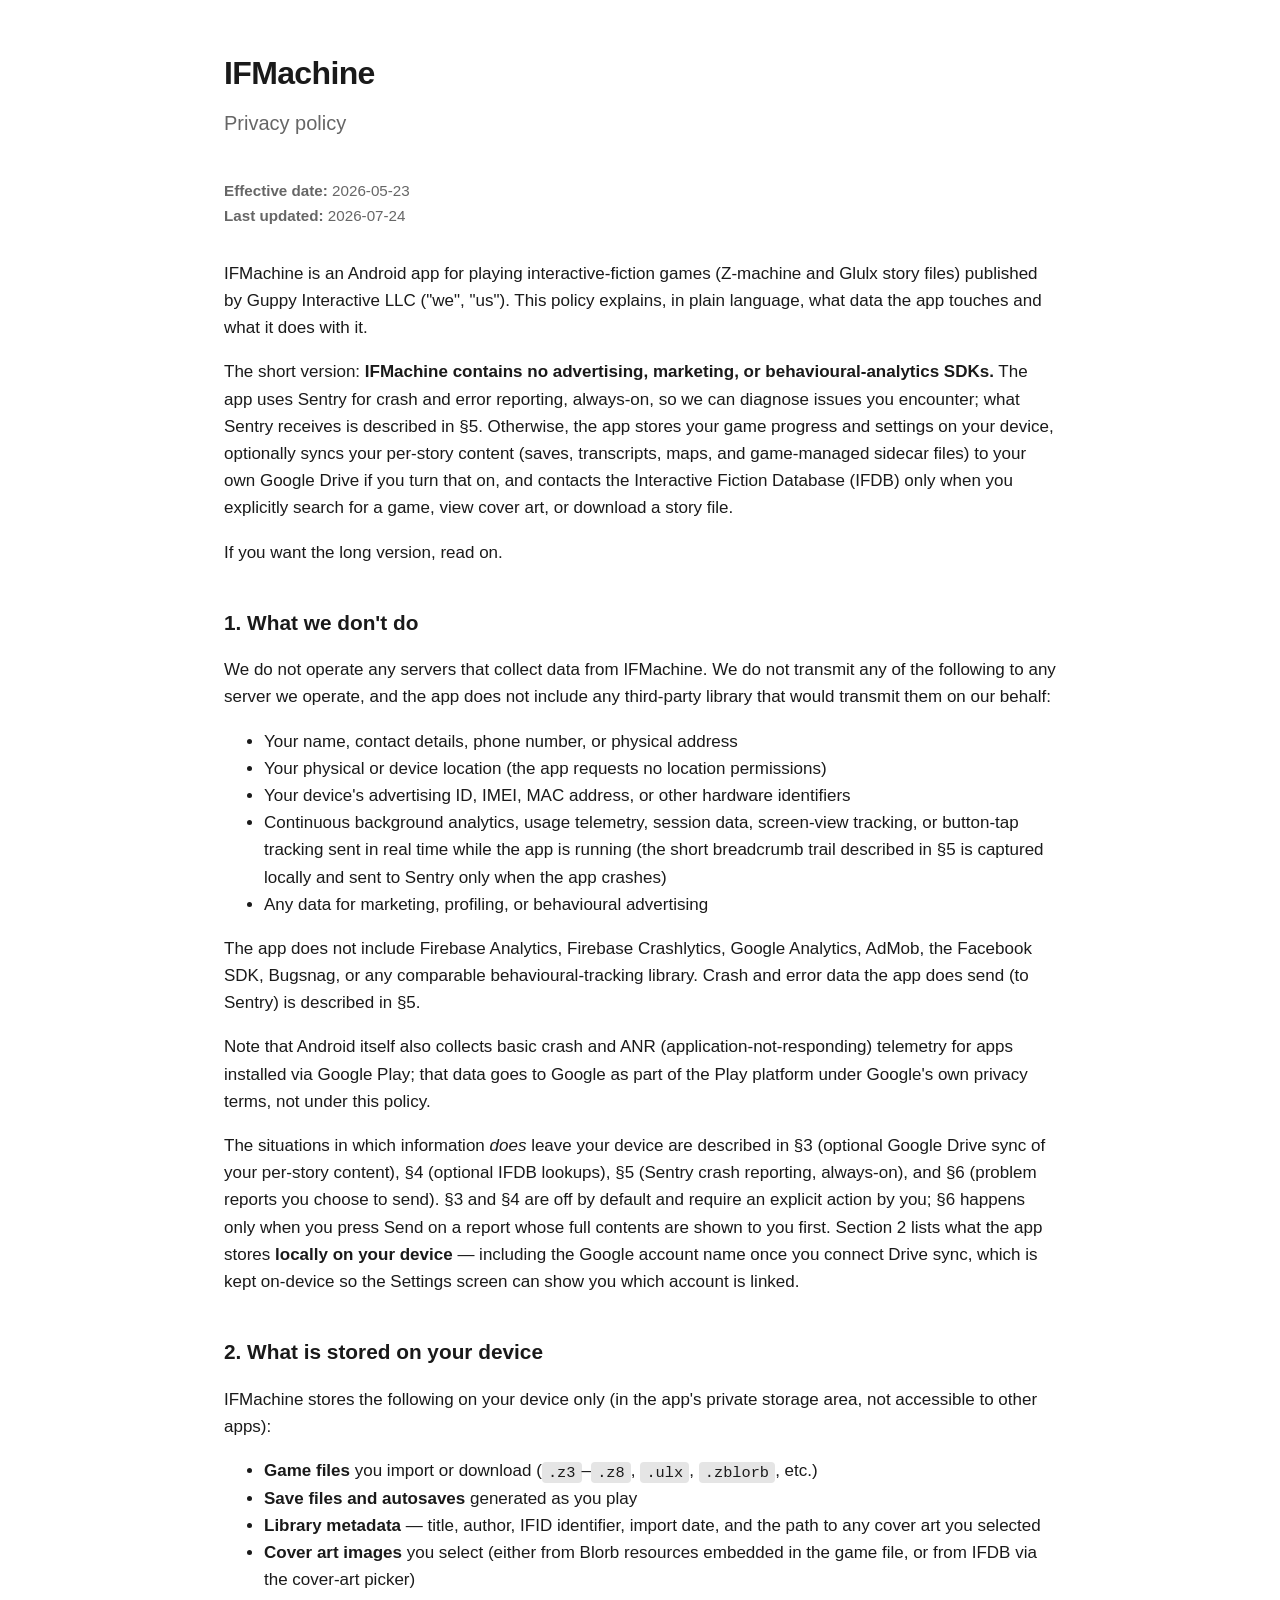
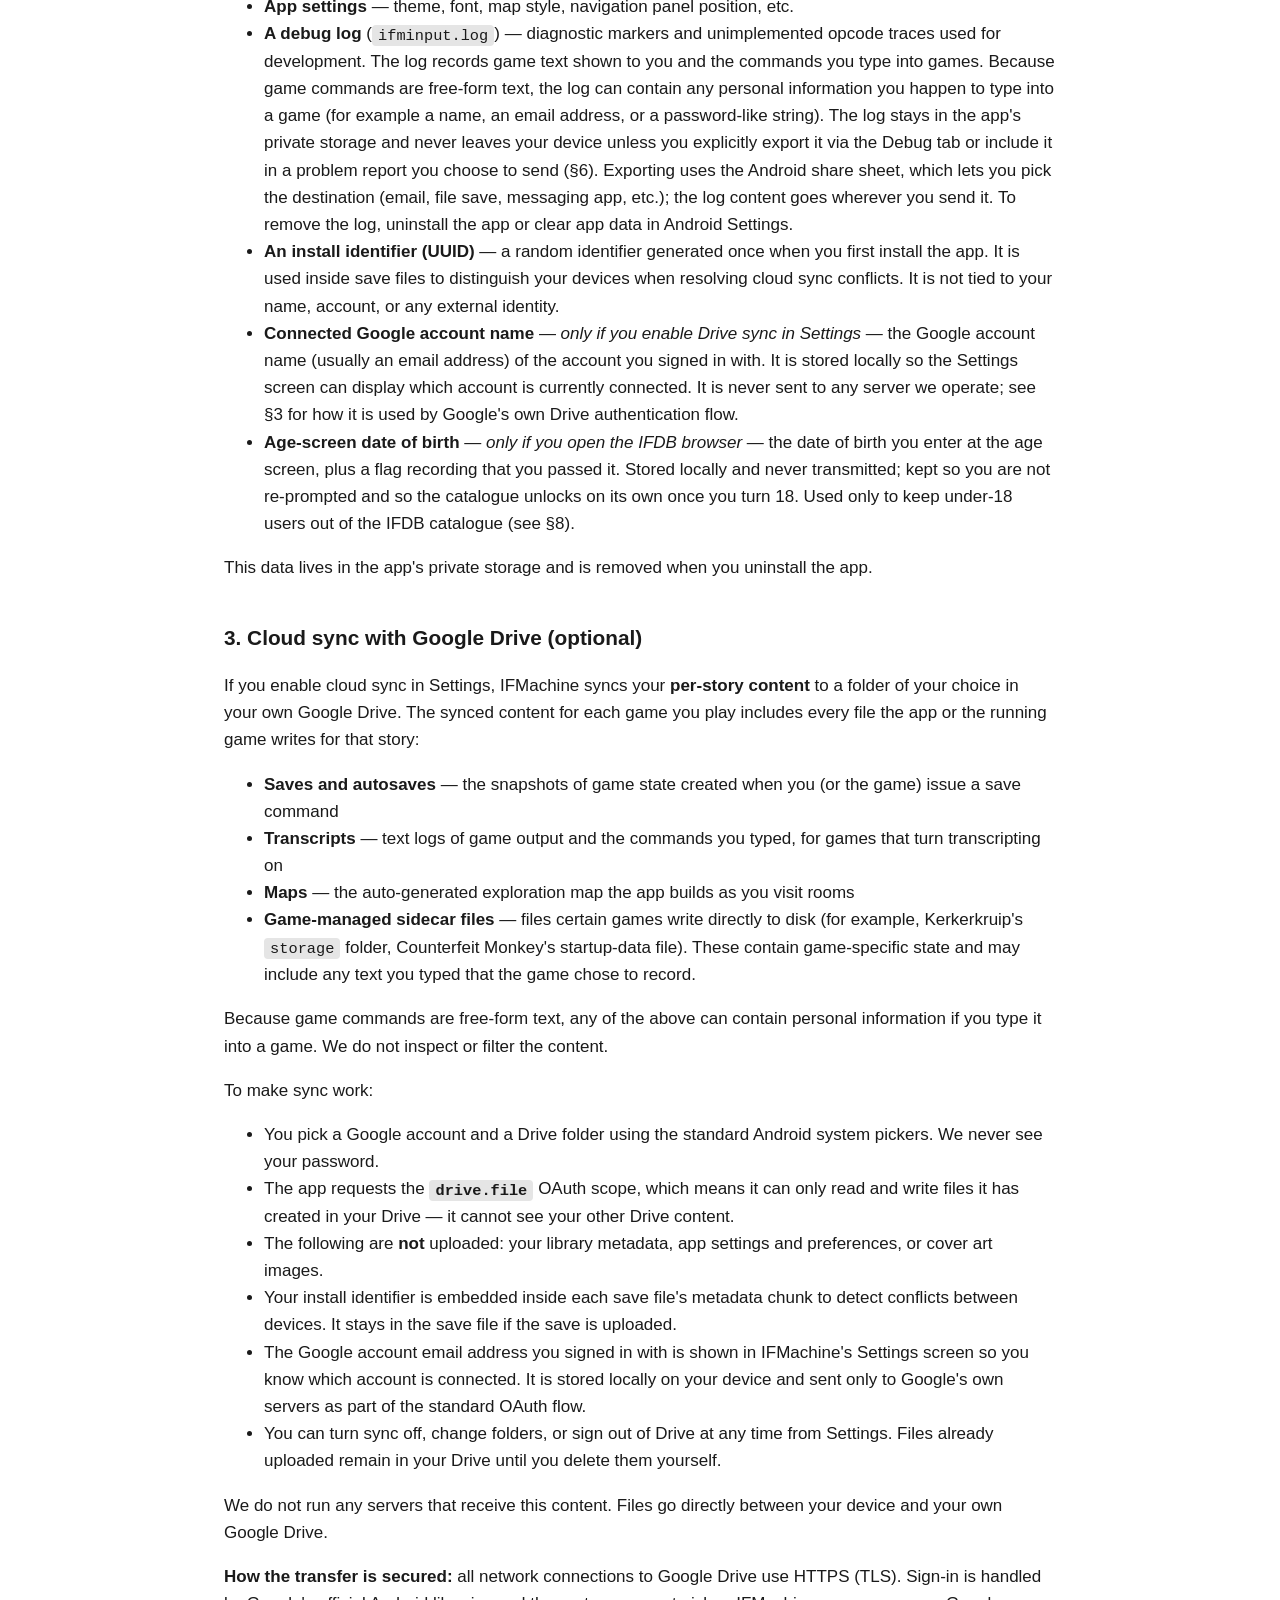
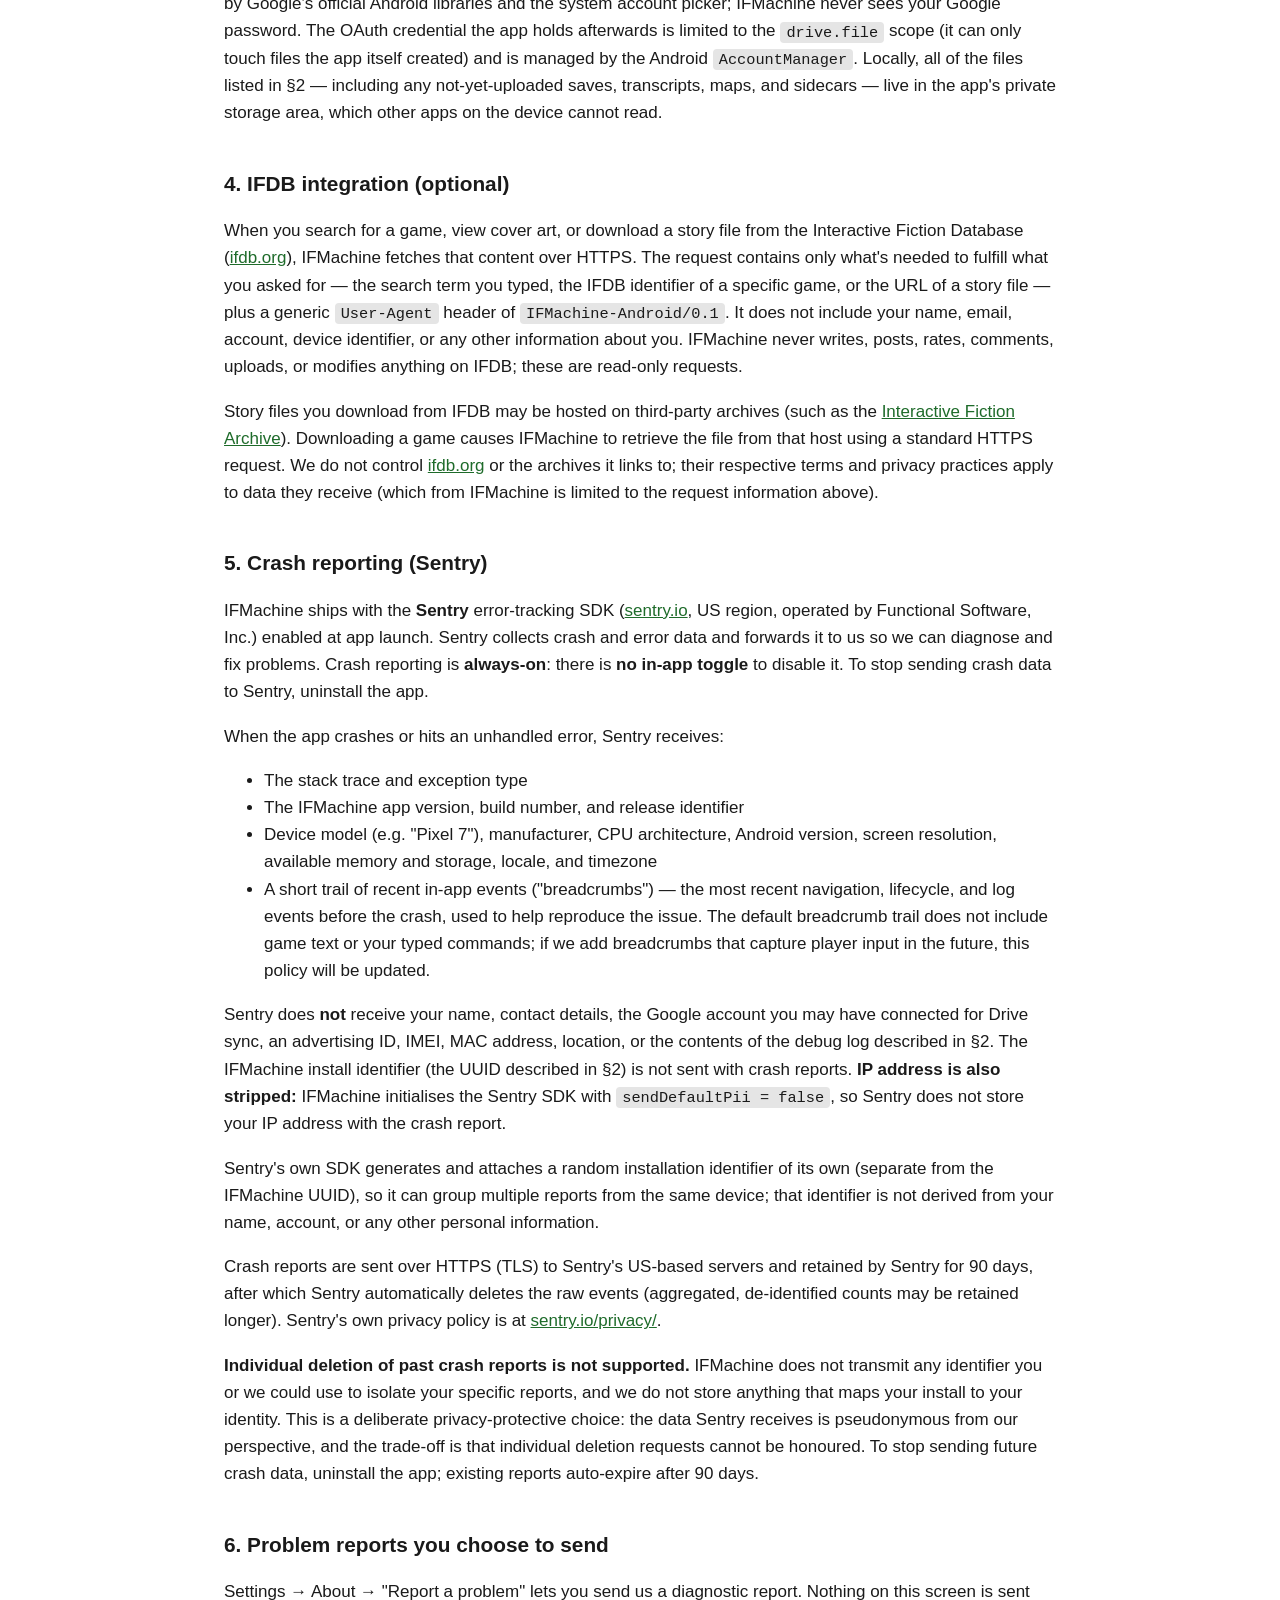
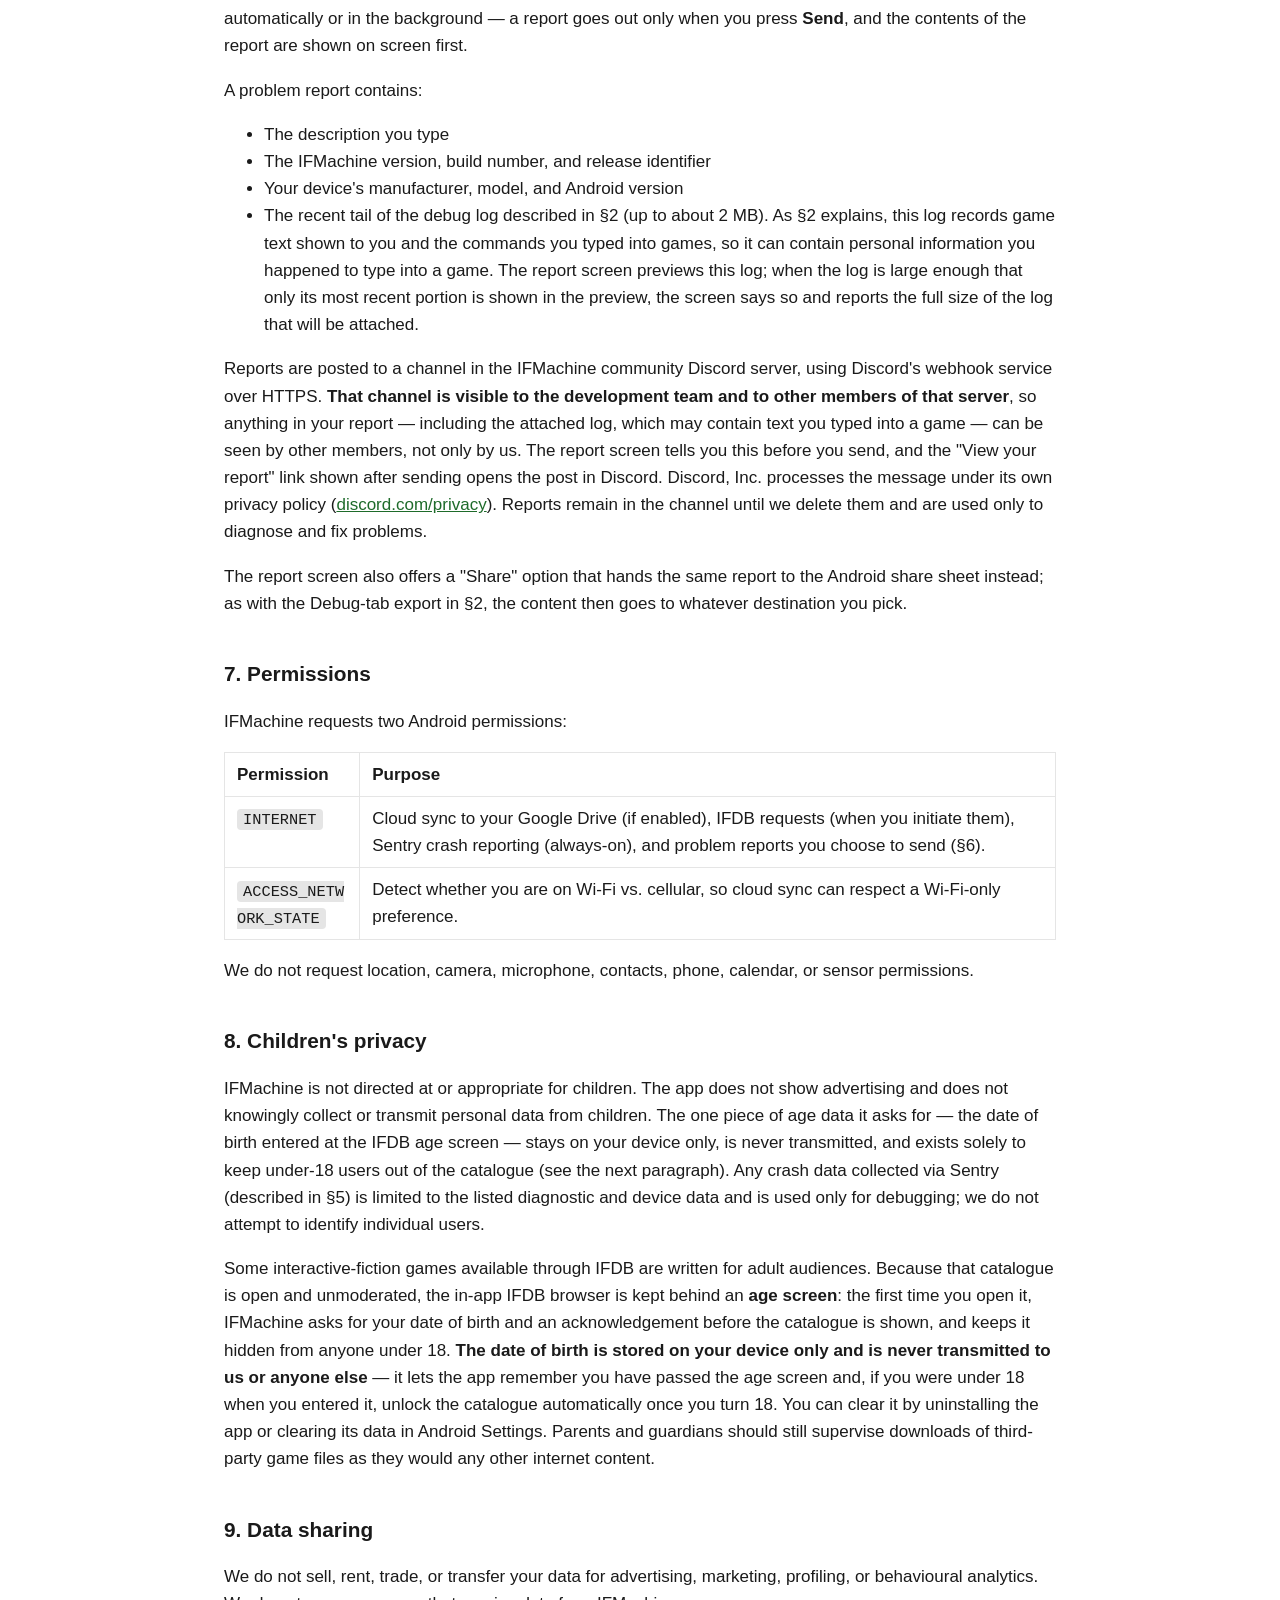
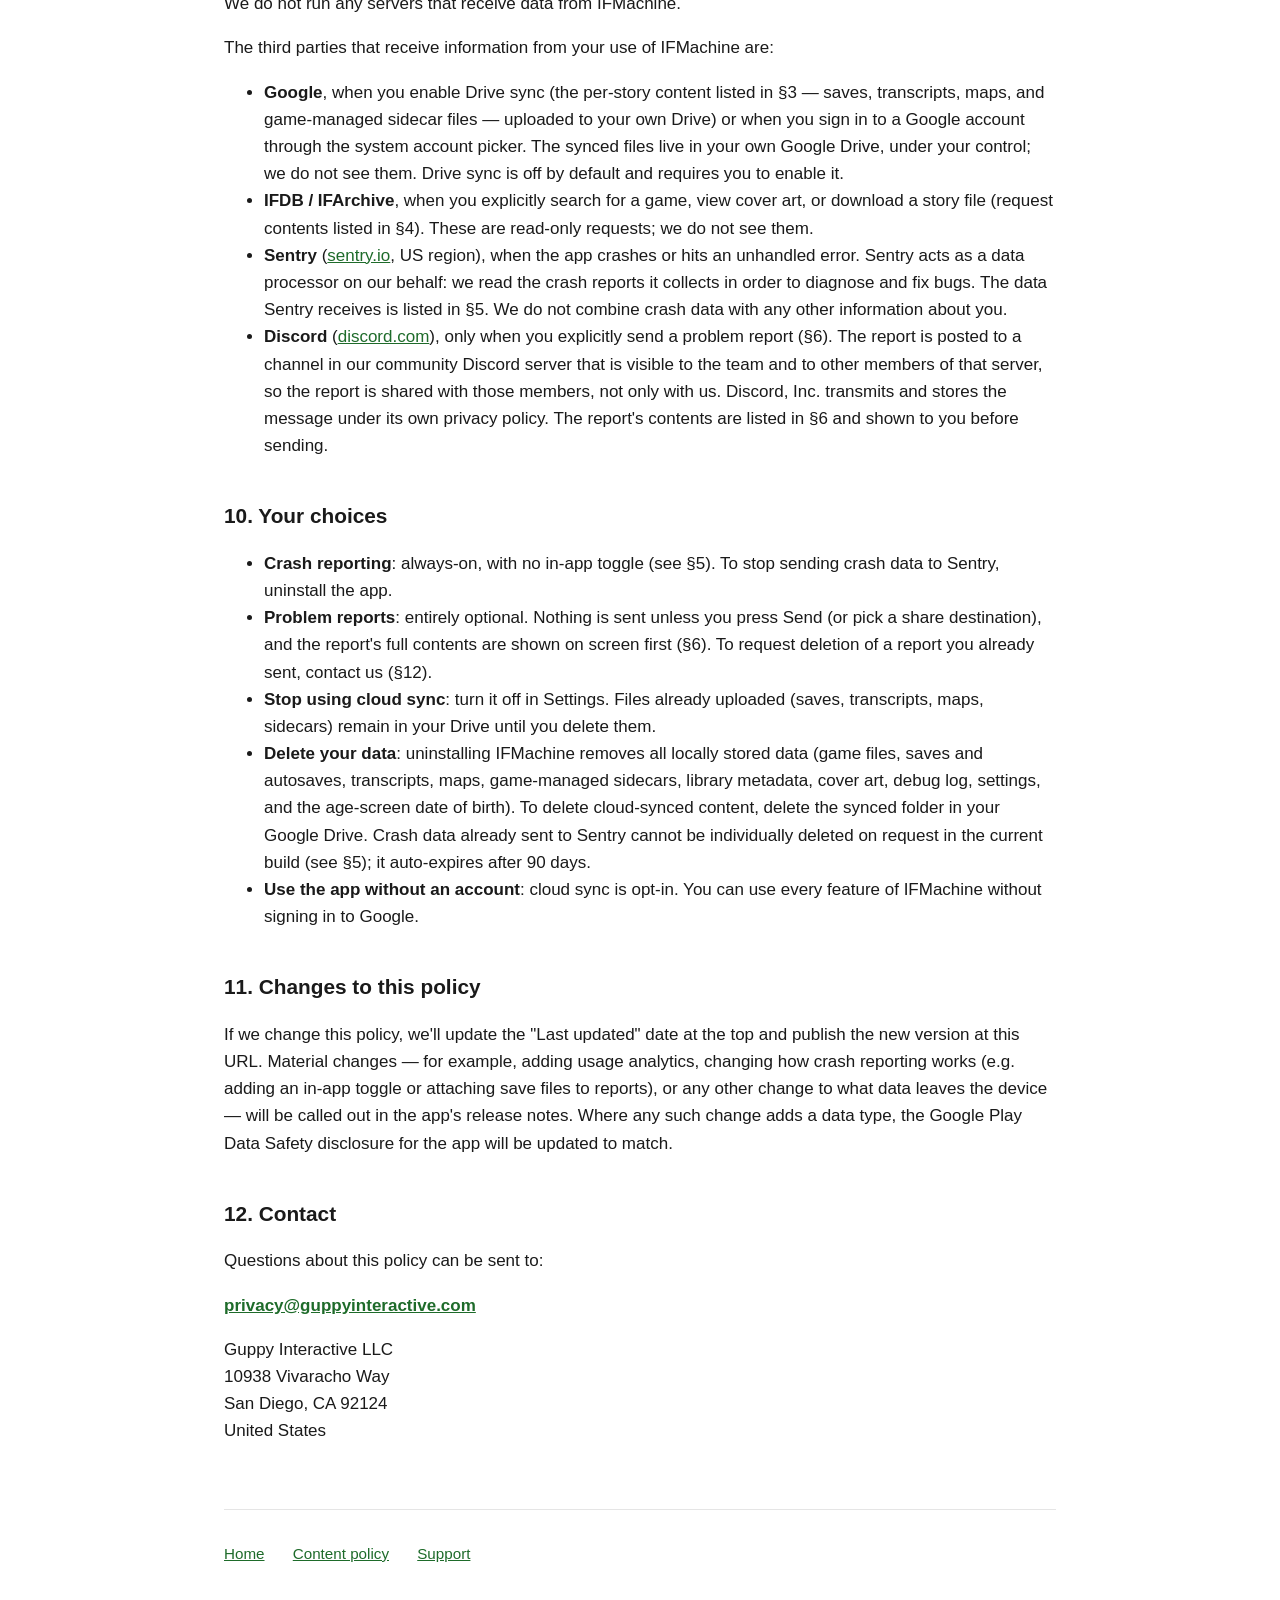
==== commit 16390fde: "privacy: production-cut policy (community Discord, drop closed-testing framing) Regenerated from leg" ====
--- a/privacy.html
+++ b/privacy.html
@@ -16,7 +16,7 @@
 
     <p class="meta">
       <strong>Effective date:</strong> 2026-05-23<br>
-      <strong>Last updated:</strong> 2026-07-20
+      <strong>Last updated:</strong> 2026-07-24
     </p>
 
     <p>IFMachine is an Android app for playing interactive-fiction games (Z-machine and Glulx story files) published by Guppy Interactive LLC ("we", "us"). This policy explains, in plain language, what data the app touches and what it does with it.</p>
@@ -129,7 +129,7 @@
       <li>The recent tail of the debug log described in §2 (up to about 2 MB). As §2 explains, this log records game text shown to you and the commands you typed into games, so it can contain personal information you happened to type into a game. The report screen previews this log; when the log is large enough that only its most recent portion is shown in the preview, the screen says so and reports the full size of the log that will be attached.</li>
     </ul>
 
-    <p>Reports are posted to a channel in the IFMachine closed-testing Discord server, using Discord's webhook service over HTTPS. <strong>That channel is visible to the development team and to the other participants in the closed test</strong>, so anything in your report — including the attached log, which may contain text you typed into a game — can be seen by other testers, not only by us. The report screen tells you this before you send, and the "View your report" link shown after sending opens the post in Discord. Discord, Inc. processes the message under its own privacy policy (<a href="https://discord.com/privacy">discord.com/privacy</a>). Reports remain in the channel until we delete them and are used only to diagnose and fix problems.</p>
+    <p>Reports are posted to a channel in the IFMachine community Discord server, using Discord's webhook service over HTTPS. <strong>That channel is visible to the development team and to other members of that server</strong>, so anything in your report — including the attached log, which may contain text you typed into a game — can be seen by other members, not only by us. The report screen tells you this before you send, and the "View your report" link shown after sending opens the post in Discord. Discord, Inc. processes the message under its own privacy policy (<a href="https://discord.com/privacy">discord.com/privacy</a>). Reports remain in the channel until we delete them and are used only to diagnose and fix problems.</p>
 
     <p>The report screen also offers a "Share" option that hands the same report to the Android share sheet instead; as with the Debug-tab export in §2, the content then goes to whatever destination you pick.</p>
 
@@ -151,7 +151,7 @@
 
     <h2>8. Children's privacy</h2>
 
-    <p>The current closed-testing build of IFMachine is distributed by invitation only and is not directed at or appropriate for children. The app does not show advertising and does not knowingly collect or transmit personal data from children. The one piece of age data it asks for — the date of birth entered at the IFDB age screen — stays on your device only, is never transmitted, and exists solely to keep under-18 users out of the catalogue (see the next paragraph). Any crash data collected via Sentry (described in §5) is limited to the listed diagnostic and device data and is used only for debugging; we do not attempt to identify individual users.</p>
+    <p>IFMachine is not directed at or appropriate for children. The app does not show advertising and does not knowingly collect or transmit personal data from children. The one piece of age data it asks for — the date of birth entered at the IFDB age screen — stays on your device only, is never transmitted, and exists solely to keep under-18 users out of the catalogue (see the next paragraph). Any crash data collected via Sentry (described in §5) is limited to the listed diagnostic and device data and is used only for debugging; we do not attempt to identify individual users.</p>
 
     <p>Some interactive-fiction games available through IFDB are written for adult audiences. Because that catalogue is open and unmoderated, the in-app IFDB browser is kept behind an <strong>age screen</strong>: the first time you open it, IFMachine asks for your date of birth and an acknowledgement before the catalogue is shown, and keeps it hidden from anyone under 18. <strong>The date of birth is stored on your device only and is never transmitted to us or anyone else</strong> — it lets the app remember you have passed the age screen and, if you were under 18 when you entered it, unlock the catalogue automatically once you turn 18. You can clear it by uninstalling the app or clearing its data in Android Settings. Parents and guardians should still supervise downloads of third-party game files as they would any other internet content.</p>
 
@@ -165,7 +165,7 @@
       <li><strong>Google</strong>, when you enable Drive sync (the per-story content listed in §3 — saves, transcripts, maps, and game-managed sidecar files — uploaded to your own Drive) or when you sign in to a Google account through the system account picker. The synced files live in your own Google Drive, under your control; we do not see them. Drive sync is off by default and requires you to enable it.</li>
       <li><strong>IFDB / IFArchive</strong>, when you explicitly search for a game, view cover art, or download a story file (request contents listed in §4). These are read-only requests; we do not see them.</li>
       <li><strong>Sentry</strong> (<a href="https://sentry.io">sentry.io</a>, US region), when the app crashes or hits an unhandled error. Sentry acts as a data processor on our behalf: we read the crash reports it collects in order to diagnose and fix bugs. The data Sentry receives is listed in §5. We do not combine crash data with any other information about you.</li>
-      <li><strong>Discord</strong> (<a href="https://discord.com">discord.com</a>), only when you explicitly send a problem report (§6). Discord acts as a data processor delivering the report to a channel in our closed-testing server that is visible to the team and to other testers; the report's contents are listed in §6 and shown to you before sending.</li>
+      <li><strong>Discord</strong> (<a href="https://discord.com">discord.com</a>), only when you explicitly send a problem report (§6). The report is posted to a channel in our community Discord server that is visible to the team and to other members of that server, so the report is shared with those members, not only with us. Discord, Inc. transmits and stores the message under its own privacy policy. The report's contents are listed in §6 and shown to you before sending.</li>
     </ul>
 
     <h2>10. Your choices</h2>
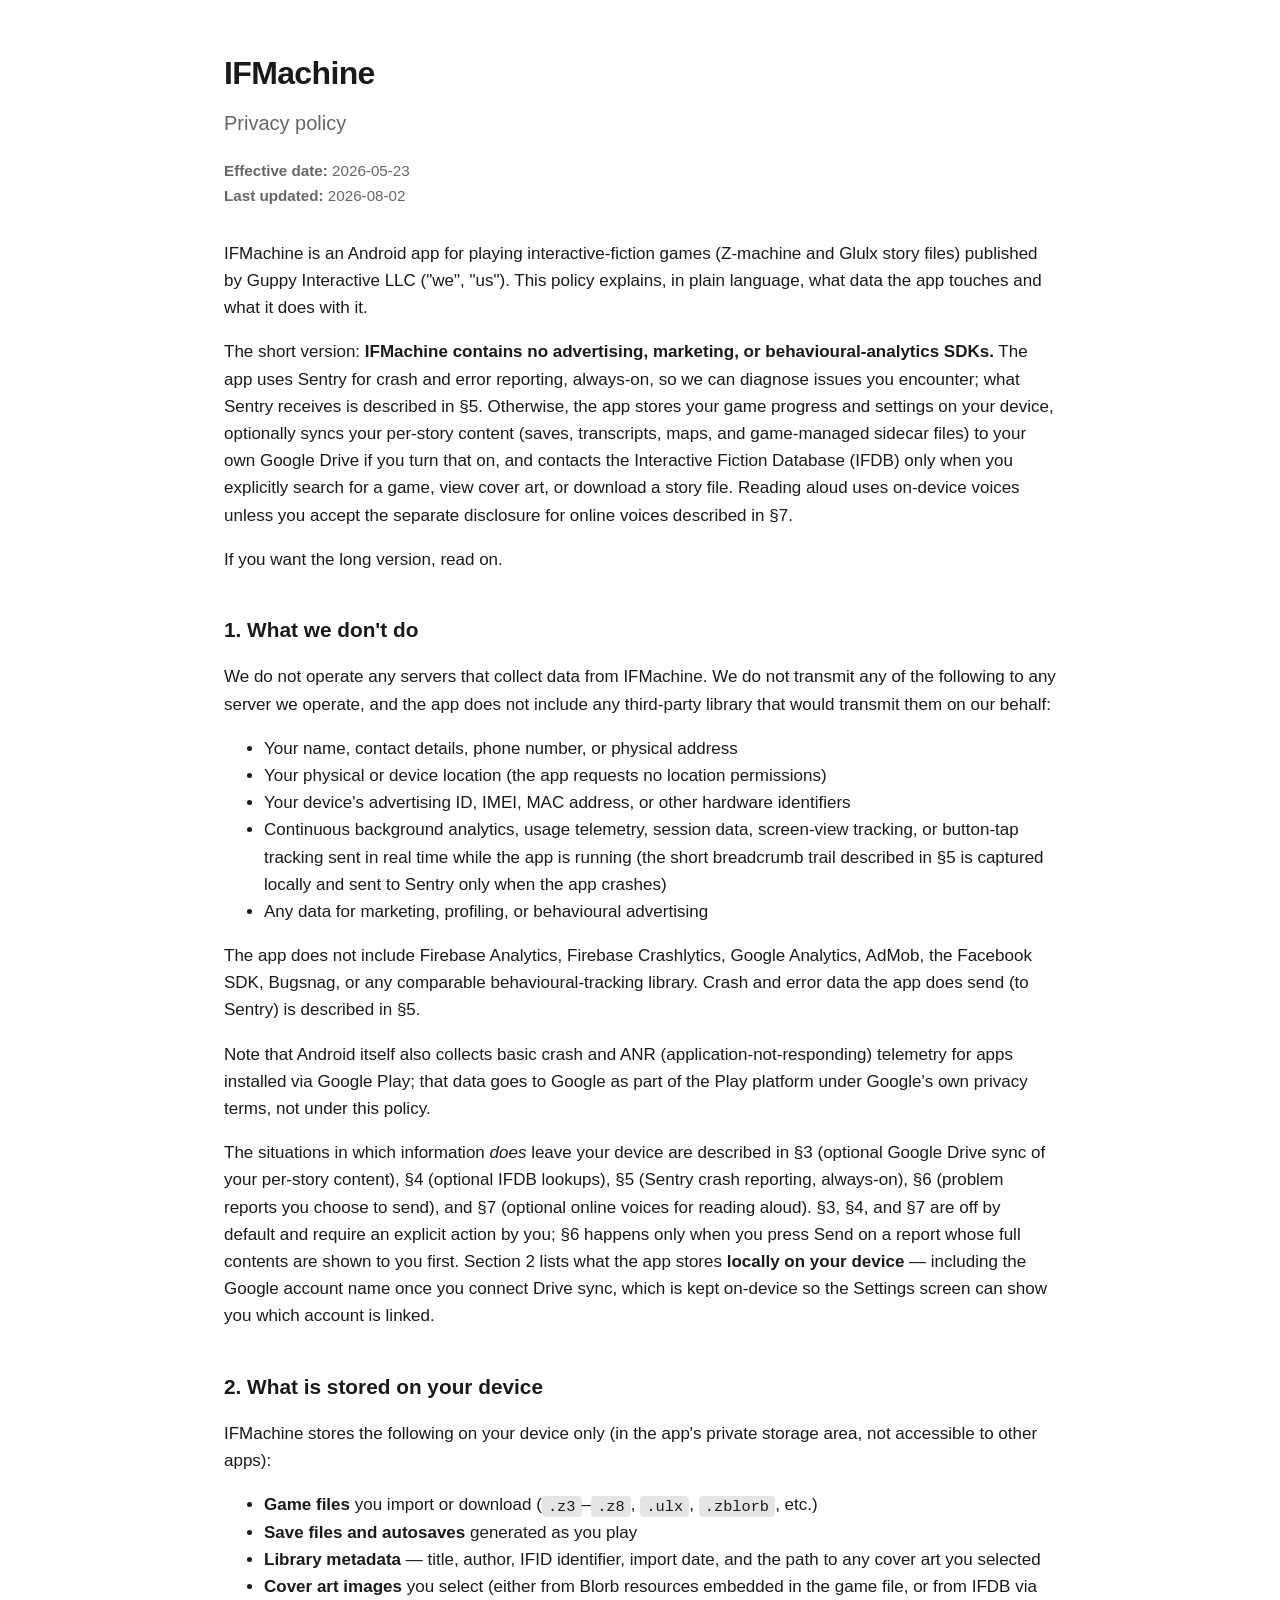
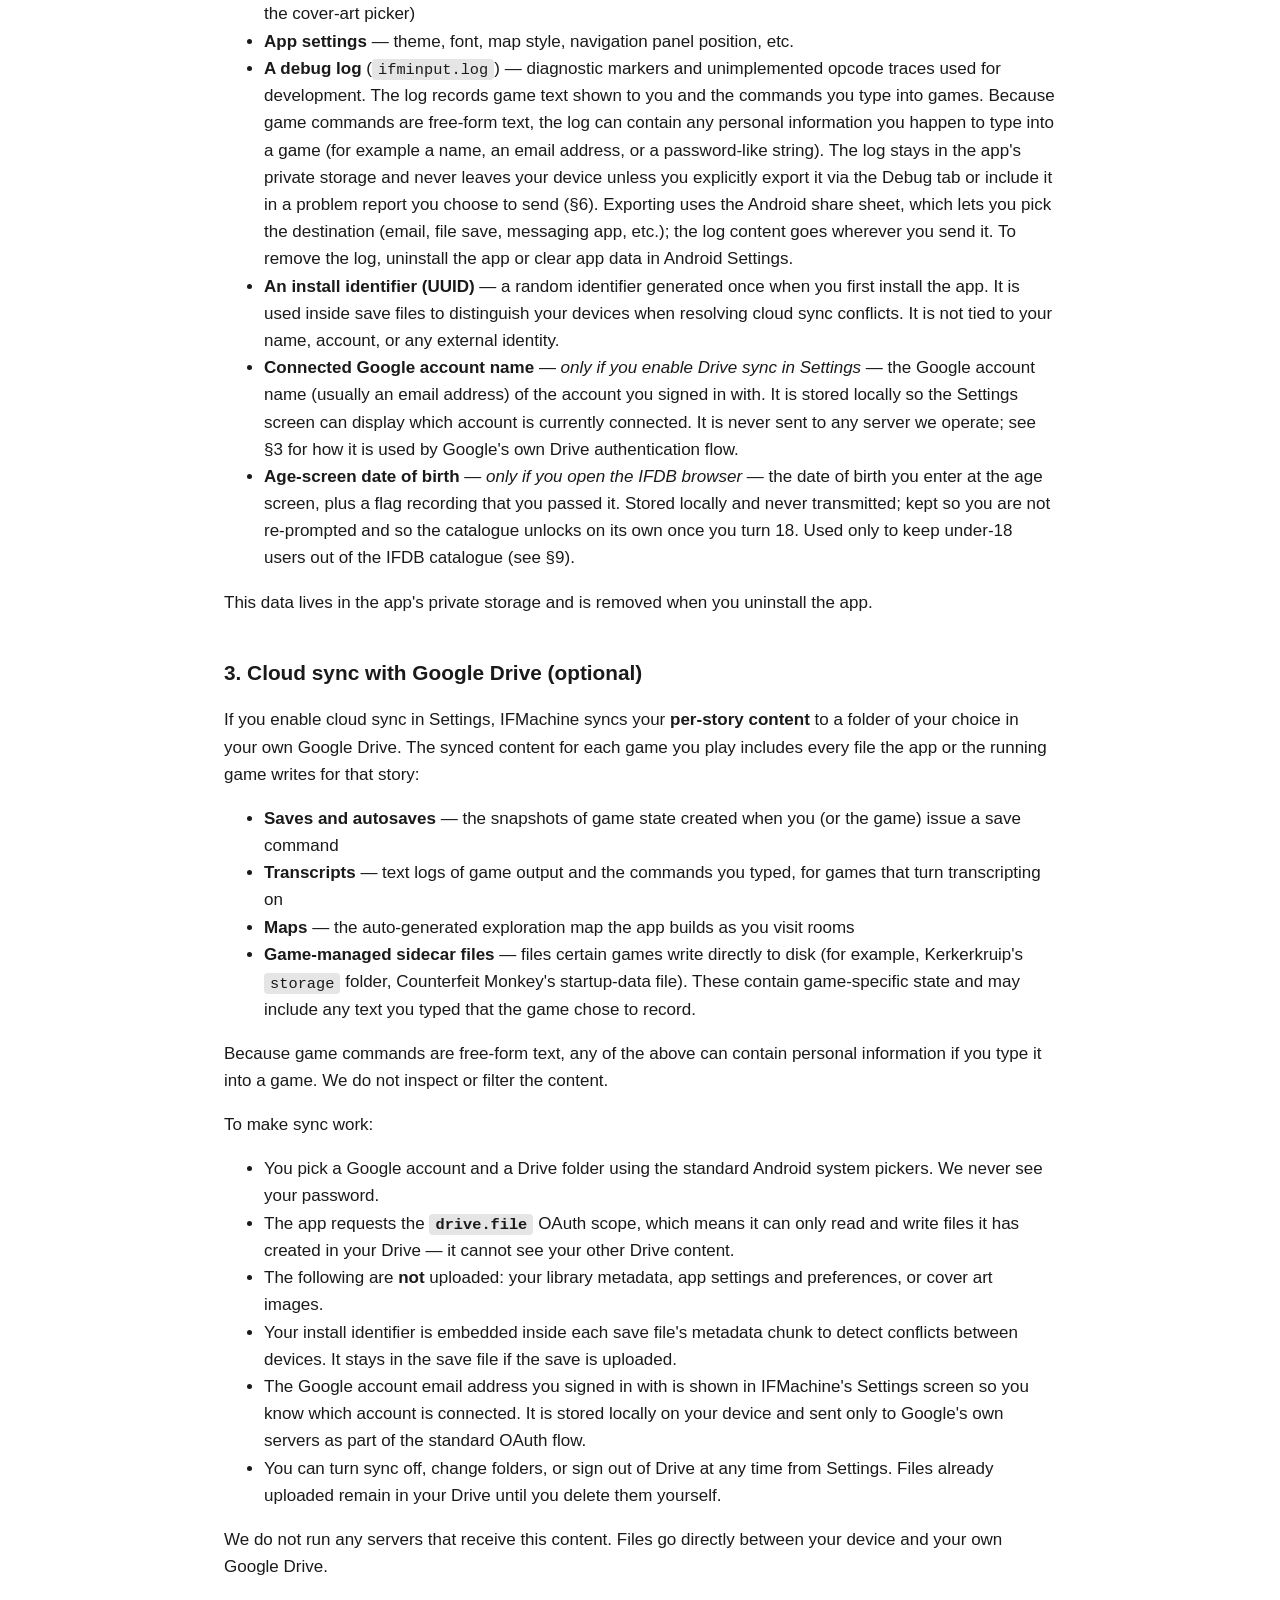
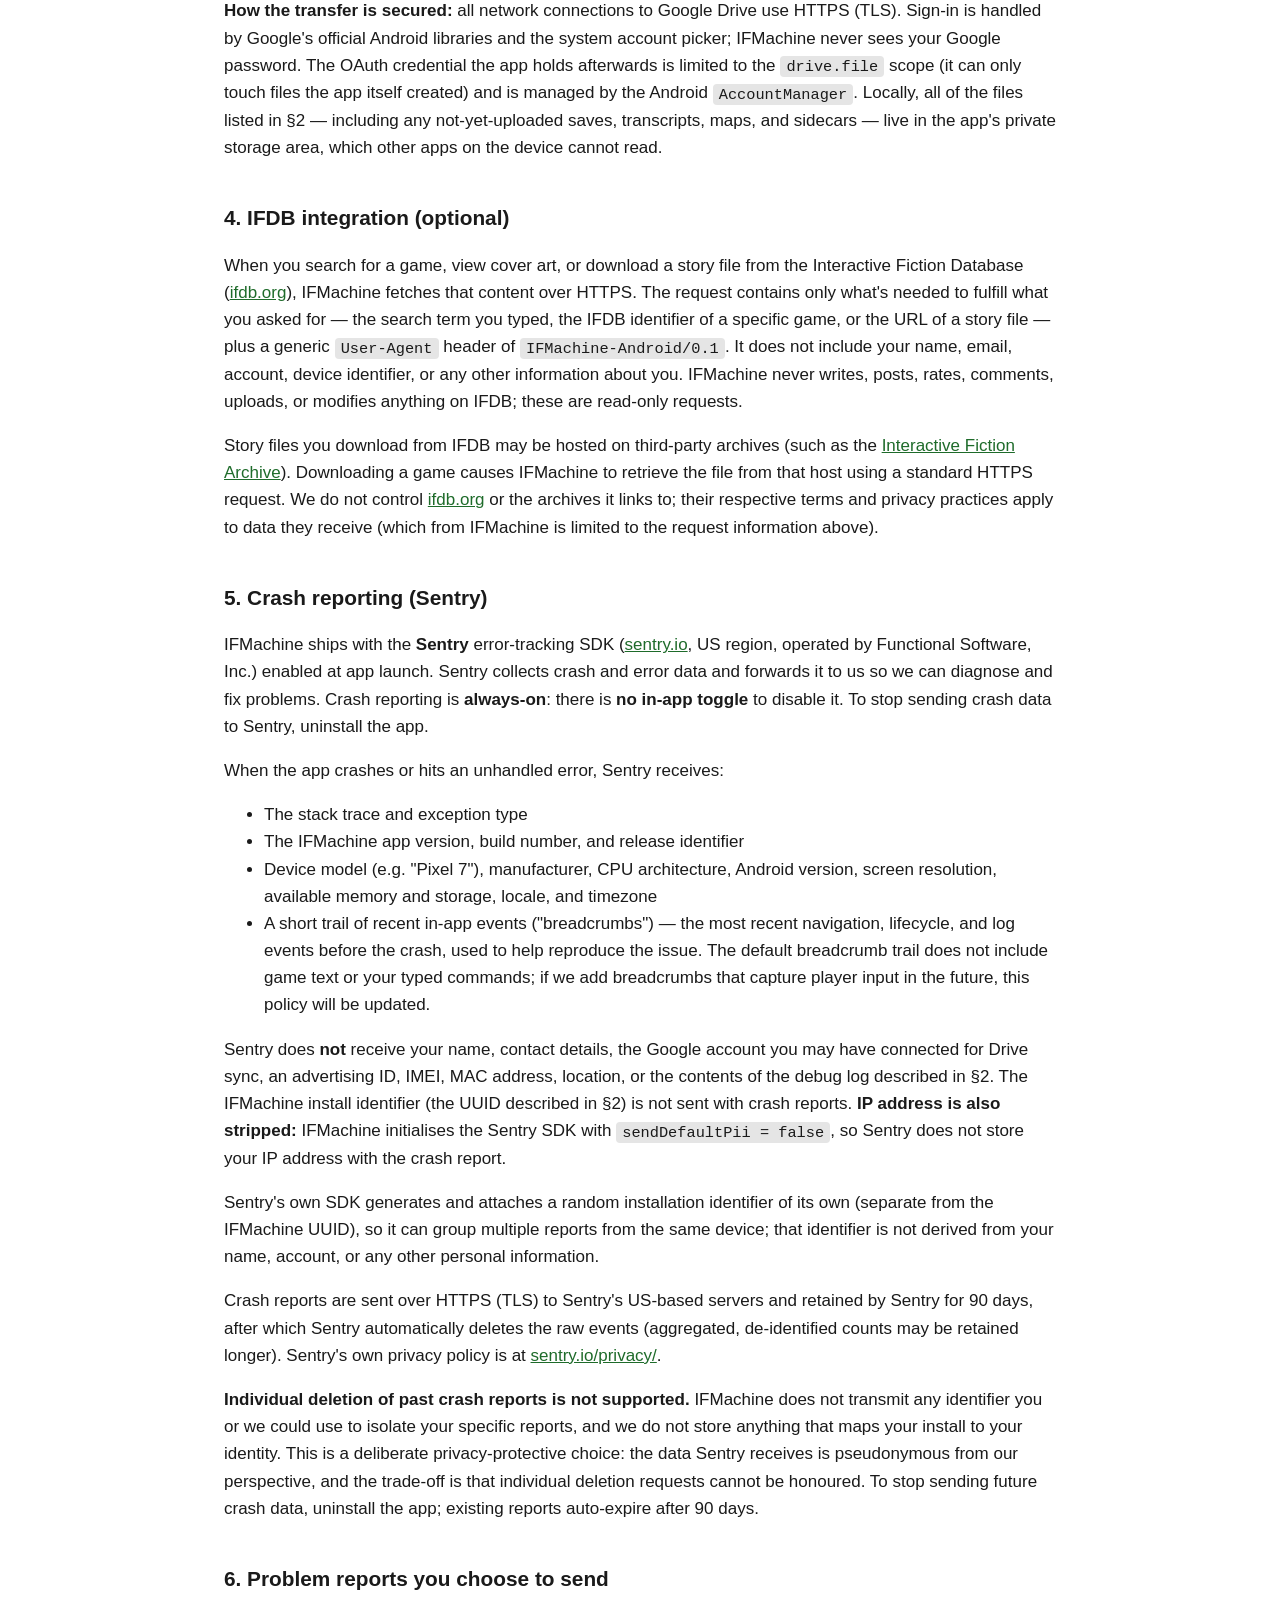
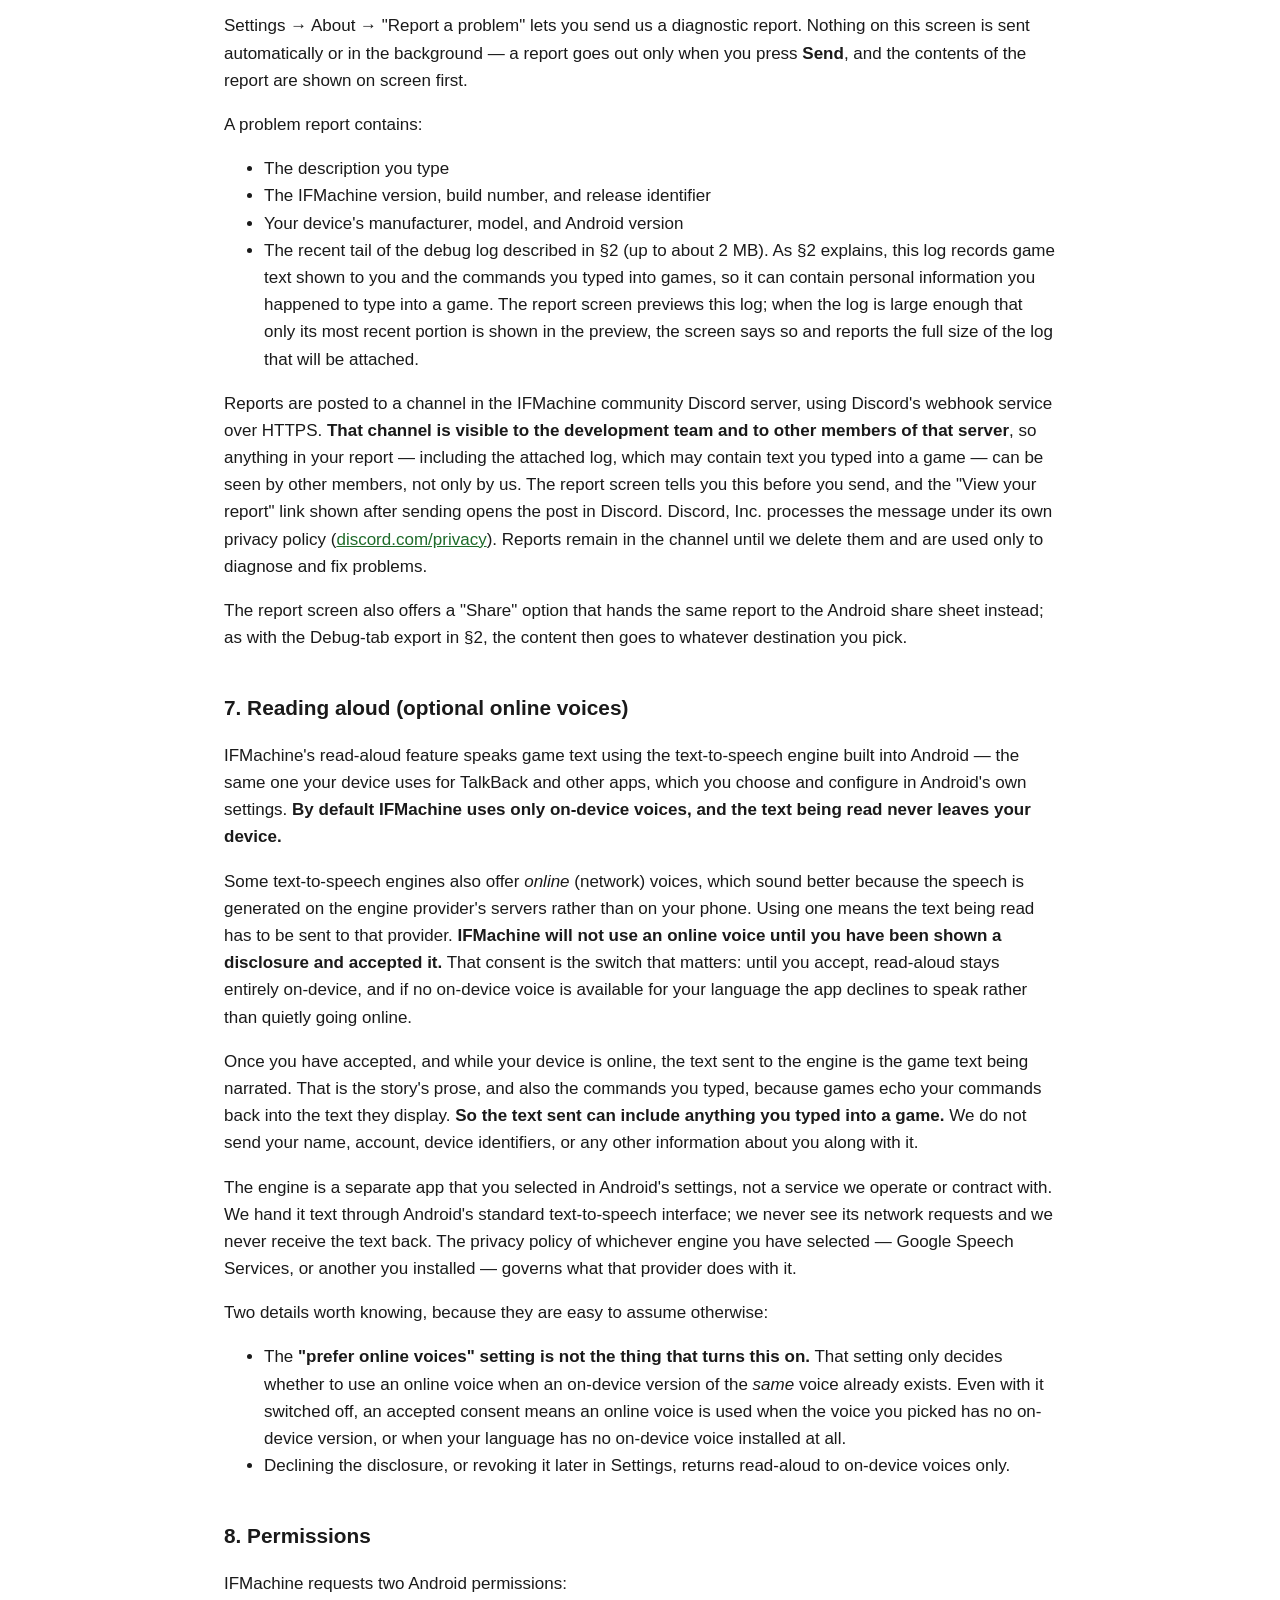
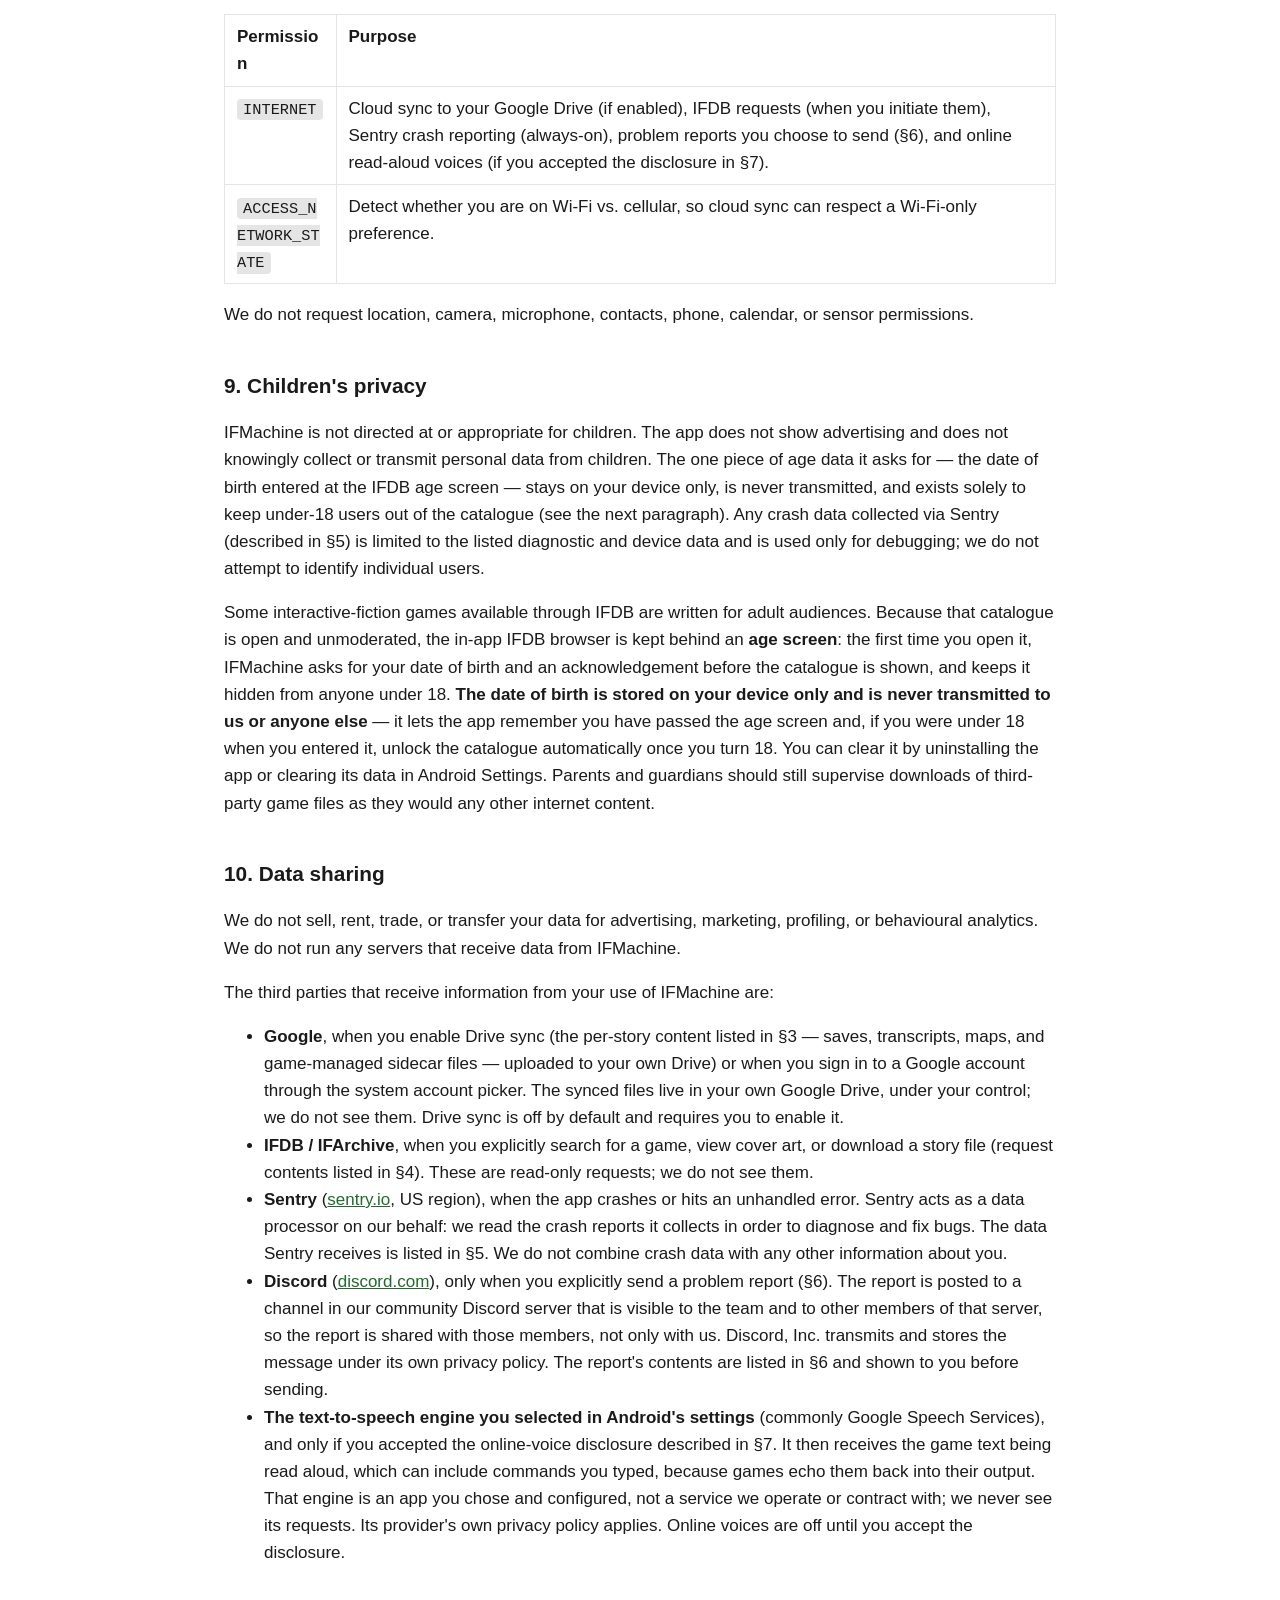
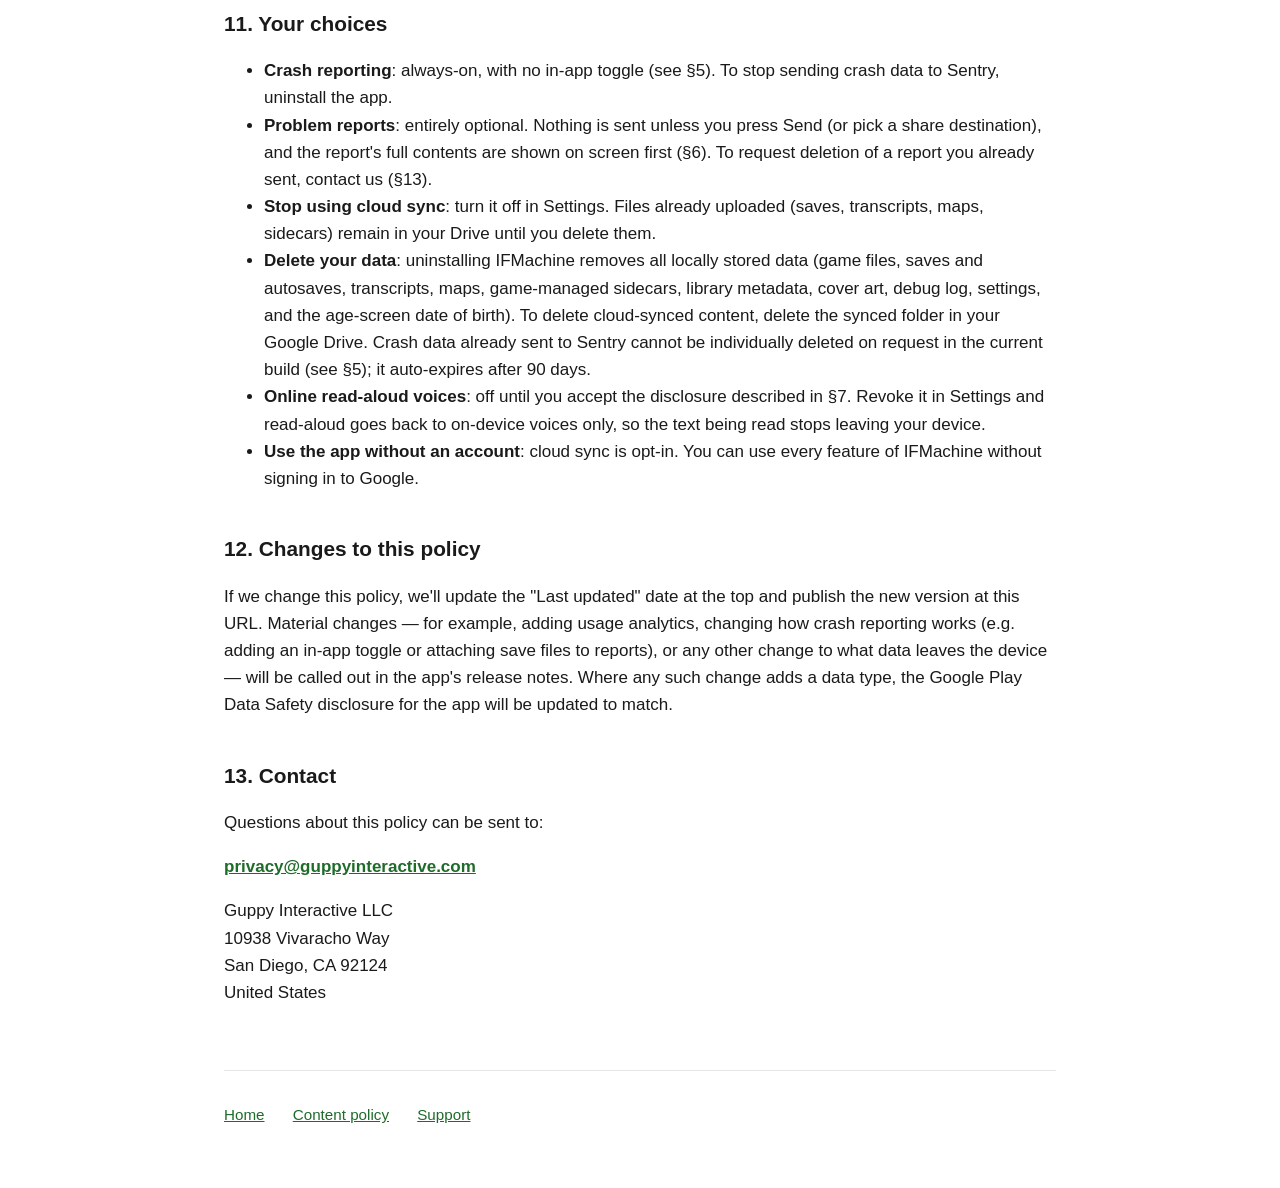
==== commit 219ba618: "privacy: disclose the opt-in online read-aloud path Regenerated from legal/PRIVACY_POLICY.md in the " ====
--- a/privacy.html
+++ b/privacy.html
@@ -16,12 +16,12 @@
 
     <p class="meta">
       <strong>Effective date:</strong> 2026-05-23<br>
-      <strong>Last updated:</strong> 2026-07-24
+      <strong>Last updated:</strong> 2026-08-02
     </p>
 
     <p>IFMachine is an Android app for playing interactive-fiction games (Z-machine and Glulx story files) published by Guppy Interactive LLC ("we", "us"). This policy explains, in plain language, what data the app touches and what it does with it.</p>
 
-    <p>The short version: <strong>IFMachine contains no advertising, marketing, or behavioural-analytics SDKs.</strong> The app uses Sentry for crash and error reporting, always-on, so we can diagnose issues you encounter; what Sentry receives is described in §5. Otherwise, the app stores your game progress and settings on your device, optionally syncs your per-story content (saves, transcripts, maps, and game-managed sidecar files) to your own Google Drive if you turn that on, and contacts the Interactive Fiction Database (IFDB) only when you explicitly search for a game, view cover art, or download a story file.</p>
+    <p>The short version: <strong>IFMachine contains no advertising, marketing, or behavioural-analytics SDKs.</strong> The app uses Sentry for crash and error reporting, always-on, so we can diagnose issues you encounter; what Sentry receives is described in §5. Otherwise, the app stores your game progress and settings on your device, optionally syncs your per-story content (saves, transcripts, maps, and game-managed sidecar files) to your own Google Drive if you turn that on, and contacts the Interactive Fiction Database (IFDB) only when you explicitly search for a game, view cover art, or download a story file. Reading aloud uses on-device voices unless you accept the separate disclosure for online voices described in §7.</p>
 
     <p>If you want the long version, read on.</p>
 
@@ -41,7 +41,7 @@
 
     <p>Note that Android itself also collects basic crash and ANR (application-not-responding) telemetry for apps installed via Google Play; that data goes to Google as part of the Play platform under Google's own privacy terms, not under this policy.</p>
 
-    <p>The situations in which information <em>does</em> leave your device are described in §3 (optional Google Drive sync of your per-story content), §4 (optional IFDB lookups), §5 (Sentry crash reporting, always-on), and §6 (problem reports you choose to send). §3 and §4 are off by default and require an explicit action by you; §6 happens only when you press Send on a report whose full contents are shown to you first. Section 2 lists what the app stores <strong>locally on your device</strong> — including the Google account name once you connect Drive sync, which is kept on-device so the Settings screen can show you which account is linked.</p>
+    <p>The situations in which information <em>does</em> leave your device are described in §3 (optional Google Drive sync of your per-story content), §4 (optional IFDB lookups), §5 (Sentry crash reporting, always-on), §6 (problem reports you choose to send), and §7 (optional online voices for reading aloud). §3, §4, and §7 are off by default and require an explicit action by you; §6 happens only when you press Send on a report whose full contents are shown to you first. Section 2 lists what the app stores <strong>locally on your device</strong> — including the Google account name once you connect Drive sync, which is kept on-device so the Settings screen can show you which account is linked.</p>
 
     <h2>2. What is stored on your device</h2>
 
@@ -56,7 +56,7 @@
       <li><strong>A debug log</strong> (<code>ifminput.log</code>) — diagnostic markers and unimplemented opcode traces used for development. The log records game text shown to you and the commands you type into games. Because game commands are free-form text, the log can contain any personal information you happen to type into a game (for example a name, an email address, or a password-like string). The log stays in the app's private storage and never leaves your device unless you explicitly export it via the Debug tab or include it in a problem report you choose to send (§6). Exporting uses the Android share sheet, which lets you pick the destination (email, file save, messaging app, etc.); the log content goes wherever you send it. To remove the log, uninstall the app or clear app data in Android Settings.</li>
       <li><strong>An install identifier (UUID)</strong> — a random identifier generated once when you first install the app. It is used inside save files to distinguish your devices when resolving cloud sync conflicts. It is not tied to your name, account, or any external identity.</li>
       <li><strong>Connected Google account name</strong> — <em>only if you enable Drive sync in Settings</em> — the Google account name (usually an email address) of the account you signed in with. It is stored locally so the Settings screen can display which account is currently connected. It is never sent to any server we operate; see §3 for how it is used by Google's own Drive authentication flow.</li>
-      <li><strong>Age-screen date of birth</strong> — <em>only if you open the IFDB browser</em> — the date of birth you enter at the age screen, plus a flag recording that you passed it. Stored locally and never transmitted; kept so you are not re-prompted and so the catalogue unlocks on its own once you turn 18. Used only to keep under-18 users out of the IFDB catalogue (see §8).</li>
+      <li><strong>Age-screen date of birth</strong> — <em>only if you open the IFDB browser</em> — the date of birth you enter at the age screen, plus a flag recording that you passed it. Stored locally and never transmitted; kept so you are not re-prompted and so the catalogue unlocks on its own once you turn 18. Used only to keep under-18 users out of the IFDB catalogue (see §9).</li>
     </ul>
 
     <p>This data lives in the app's private storage and is removed when you uninstall the app.</p>
@@ -133,7 +133,24 @@
 
     <p>The report screen also offers a "Share" option that hands the same report to the Android share sheet instead; as with the Debug-tab export in §2, the content then goes to whatever destination you pick.</p>
 
-    <h2>7. Permissions</h2>
+    <h2>7. Reading aloud (optional online voices)</h2>
+
+    <p>IFMachine's read-aloud feature speaks game text using the text-to-speech engine built into Android — the same one your device uses for TalkBack and other apps, which you choose and configure in Android's own settings. <strong>By default IFMachine uses only on-device voices, and the text being read never leaves your device.</strong></p>
+
+    <p>Some text-to-speech engines also offer <em>online</em> (network) voices, which sound better because the speech is generated on the engine provider's servers rather than on your phone. Using one means the text being read has to be sent to that provider. <strong>IFMachine will not use an online voice until you have been shown a disclosure and accepted it.</strong> That consent is the switch that matters: until you accept, read-aloud stays entirely on-device, and if no on-device voice is available for your language the app declines to speak rather than quietly going online.</p>
+
+    <p>Once you have accepted, and while your device is online, the text sent to the engine is the game text being narrated. That is the story's prose, and also the commands you typed, because games echo your commands back into the text they display. <strong>So the text sent can include anything you typed into a game.</strong> We do not send your name, account, device identifiers, or any other information about you along with it.</p>
+
+    <p>The engine is a separate app that you selected in Android's settings, not a service we operate or contract with. We hand it text through Android's standard text-to-speech interface; we never see its network requests and we never receive the text back. The privacy policy of whichever engine you have selected — Google Speech Services, or another you installed — governs what that provider does with it.</p>
+
+    <p>Two details worth knowing, because they are easy to assume otherwise:</p>
+
+    <ul>
+      <li>The <strong>"prefer online voices" setting is not the thing that turns this on.</strong> That setting only decides whether to use an online voice when an on-device version of the <em>same</em> voice already exists. Even with it switched off, an accepted consent means an online voice is used when the voice you picked has no on-device version, or when your language has no on-device voice installed at all.</li>
+      <li>Declining the disclosure, or revoking it later in Settings, returns read-aloud to on-device voices only.</li>
+    </ul>
+
+    <h2>8. Permissions</h2>
 
     <p>IFMachine requests two Android permissions:</p>
 
@@ -142,20 +159,20 @@
         <tr><th>Permission</th><th>Purpose</th></tr>
       </thead>
       <tbody>
-        <tr><td><code>INTERNET</code></td><td>Cloud sync to your Google Drive (if enabled), IFDB requests (when you initiate them), Sentry crash reporting (always-on), and problem reports you choose to send (§6).</td></tr>
+        <tr><td><code>INTERNET</code></td><td>Cloud sync to your Google Drive (if enabled), IFDB requests (when you initiate them), Sentry crash reporting (always-on), problem reports you choose to send (§6), and online read-aloud voices (if you accepted the disclosure in §7).</td></tr>
         <tr><td><code>ACCESS_NETWORK_STATE</code></td><td>Detect whether you are on Wi-Fi vs. cellular, so cloud sync can respect a Wi-Fi-only preference.</td></tr>
       </tbody>
     </table>
 
     <p>We do not request location, camera, microphone, contacts, phone, calendar, or sensor permissions.</p>
 
-    <h2>8. Children's privacy</h2>
+    <h2>9. Children's privacy</h2>
 
     <p>IFMachine is not directed at or appropriate for children. The app does not show advertising and does not knowingly collect or transmit personal data from children. The one piece of age data it asks for — the date of birth entered at the IFDB age screen — stays on your device only, is never transmitted, and exists solely to keep under-18 users out of the catalogue (see the next paragraph). Any crash data collected via Sentry (described in §5) is limited to the listed diagnostic and device data and is used only for debugging; we do not attempt to identify individual users.</p>
 
     <p>Some interactive-fiction games available through IFDB are written for adult audiences. Because that catalogue is open and unmoderated, the in-app IFDB browser is kept behind an <strong>age screen</strong>: the first time you open it, IFMachine asks for your date of birth and an acknowledgement before the catalogue is shown, and keeps it hidden from anyone under 18. <strong>The date of birth is stored on your device only and is never transmitted to us or anyone else</strong> — it lets the app remember you have passed the age screen and, if you were under 18 when you entered it, unlock the catalogue automatically once you turn 18. You can clear it by uninstalling the app or clearing its data in Android Settings. Parents and guardians should still supervise downloads of third-party game files as they would any other internet content.</p>
 
-    <h2>9. Data sharing</h2>
+    <h2>10. Data sharing</h2>
 
     <p>We do not sell, rent, trade, or transfer your data for advertising, marketing, profiling, or behavioural analytics. We do not run any servers that receive data from IFMachine.</p>
 
@@ -166,23 +183,25 @@
       <li><strong>IFDB / IFArchive</strong>, when you explicitly search for a game, view cover art, or download a story file (request contents listed in §4). These are read-only requests; we do not see them.</li>
       <li><strong>Sentry</strong> (<a href="https://sentry.io">sentry.io</a>, US region), when the app crashes or hits an unhandled error. Sentry acts as a data processor on our behalf: we read the crash reports it collects in order to diagnose and fix bugs. The data Sentry receives is listed in §5. We do not combine crash data with any other information about you.</li>
       <li><strong>Discord</strong> (<a href="https://discord.com">discord.com</a>), only when you explicitly send a problem report (§6). The report is posted to a channel in our community Discord server that is visible to the team and to other members of that server, so the report is shared with those members, not only with us. Discord, Inc. transmits and stores the message under its own privacy policy. The report's contents are listed in §6 and shown to you before sending.</li>
-    </ul>
-
-    <h2>10. Your choices</h2>
+      <li><strong>The text-to-speech engine you selected in Android's settings</strong> (commonly Google Speech Services), and only if you accepted the online-voice disclosure described in §7. It then receives the game text being read aloud, which can include commands you typed, because games echo them back into their output. That engine is an app you chose and configured, not a service we operate or contract with; we never see its requests. Its provider's own privacy policy applies. Online voices are off until you accept the disclosure.</li>
+    </ul>
+
+    <h2>11. Your choices</h2>
 
     <ul>
       <li><strong>Crash reporting</strong>: always-on, with no in-app toggle (see §5). To stop sending crash data to Sentry, uninstall the app.</li>
-      <li><strong>Problem reports</strong>: entirely optional. Nothing is sent unless you press Send (or pick a share destination), and the report's full contents are shown on screen first (§6). To request deletion of a report you already sent, contact us (§12).</li>
+      <li><strong>Problem reports</strong>: entirely optional. Nothing is sent unless you press Send (or pick a share destination), and the report's full contents are shown on screen first (§6). To request deletion of a report you already sent, contact us (§13).</li>
       <li><strong>Stop using cloud sync</strong>: turn it off in Settings. Files already uploaded (saves, transcripts, maps, sidecars) remain in your Drive until you delete them.</li>
       <li><strong>Delete your data</strong>: uninstalling IFMachine removes all locally stored data (game files, saves and autosaves, transcripts, maps, game-managed sidecars, library metadata, cover art, debug log, settings, and the age-screen date of birth). To delete cloud-synced content, delete the synced folder in your Google Drive. Crash data already sent to Sentry cannot be individually deleted on request in the current build (see §5); it auto-expires after 90 days.</li>
+      <li><strong>Online read-aloud voices</strong>: off until you accept the disclosure described in §7. Revoke it in Settings and read-aloud goes back to on-device voices only, so the text being read stops leaving your device.</li>
       <li><strong>Use the app without an account</strong>: cloud sync is opt-in. You can use every feature of IFMachine without signing in to Google.</li>
     </ul>
 
-    <h2>11. Changes to this policy</h2>
+    <h2>12. Changes to this policy</h2>
 
     <p>If we change this policy, we'll update the "Last updated" date at the top and publish the new version at this URL. Material changes — for example, adding usage analytics, changing how crash reporting works (e.g. adding an in-app toggle or attaching save files to reports), or any other change to what data leaves the device — will be called out in the app's release notes. Where any such change adds a data type, the Google Play Data Safety disclosure for the app will be updated to match.</p>
 
-    <h2>12. Contact</h2>
+    <h2>13. Contact</h2>
 
     <p>Questions about this policy can be sent to:</p>
 
--- a/style.css
+++ b/style.css
@@ -56,14 +56,36 @@
 .tagline {
   font-size: 1.25rem;
   color: var(--muted);
-  margin: 0 0 2.5rem;
+  margin: 0 0 1.25rem;
+}
+
+.store-link {
+  display: inline-block;
+  padding: 0.5rem 1.25rem;
+  border: 1px solid var(--accent);
+  border-radius: 8px;
+  font-weight: 600;
+  text-decoration: none;
+}
+
+.store-link:hover {
+  text-decoration: none;
+  background: var(--border);
 }
 
 .screenshots {
   display: grid;
-  grid-template-columns: repeat(3, 1fr);
   gap: 1rem;
   margin: 2rem 0 3rem;
+}
+
+.screenshots.phones {
+  grid-template-columns: repeat(5, 1fr);
+}
+
+.screenshots.tablets {
+  grid-template-columns: repeat(2, 1fr);
+  margin-top: 3rem;
 }
 
 .screenshots img {
@@ -72,6 +94,7 @@
   border-radius: 12px;
   border: 1px solid var(--border);
   display: block;
+  cursor: zoom-in;
 }
 
 .prose p {
@@ -93,6 +116,11 @@
 
 a:hover {
   text-decoration: underline;
+}
+
+.whatsnew h2 {
+  font-size: 1.3rem;
+  margin: 2.5rem 0 0.75rem;
 }
 
 footer {
@@ -103,16 +131,108 @@
   font-size: 0.95rem;
 }
 
+footer .fine-print {
+  max-width: 65ch;
+  margin-top: 0;
+}
+
 footer nav a {
   margin-right: 1.5rem;
 }
 
 @media (max-width: 720px) {
   main { padding: 2rem 1.25rem 3rem; }
-  .screenshots { grid-template-columns: repeat(2, 1fr); }
   .hero h1 { font-size: 2rem; }
   .tagline { font-size: 1.1rem; }
-}
+
+  /* swipeable strips with a peek of the next image */
+  .screenshots.phones,
+  .screenshots.tablets {
+    display: flex;
+    gap: 0.75rem;
+    overflow-x: auto;
+    scroll-snap-type: x mandatory;
+    -webkit-overflow-scrolling: touch;
+    scrollbar-width: none;
+    margin-left: -1.25rem;
+    margin-right: -1.25rem;
+    padding: 0 1.25rem;
+    scroll-padding: 0 1.25rem;
+  }
+
+  .screenshots.phones::-webkit-scrollbar,
+  .screenshots.tablets::-webkit-scrollbar {
+    display: none;
+  }
+
+  .screenshots.phones img,
+  .screenshots.tablets img {
+    flex: none;
+    scroll-snap-align: center;
+  }
+
+  .screenshots.phones img { width: 78vw; }
+  .screenshots.tablets img { width: 88vw; }
+}
+
+/* lightbox */
+.lightbox {
+  position: fixed;
+  inset: 0;
+  z-index: 10;
+  background: rgba(0, 0, 0, 0.92);
+  display: flex;
+  align-items: center;
+  justify-content: center;
+}
+
+.lightbox[hidden] { display: none; }
+
+.lightbox img {
+  max-width: calc(100vw - 2rem);
+  max-height: calc(100vh - 2rem);
+  width: auto;
+  height: auto;
+  border-radius: 8px;
+}
+
+.lightbox button {
+  position: fixed;
+  border: 0;
+  background: rgba(0, 0, 0, 0.45);
+  color: #fff;
+  font: inherit;
+  font-size: 2.25rem;
+  line-height: 1;
+  width: 2.75rem;
+  height: 2.75rem;
+  border-radius: 50%;
+  cursor: pointer;
+  display: flex;
+  align-items: center;
+  justify-content: center;
+  padding: 0 0 0.2rem;
+}
+
+.lightbox button:hover { background: rgba(255, 255, 255, 0.2); }
+
+.lb-prev { left: 0.75rem; top: 50%; transform: translateY(-50%); }
+.lb-next { right: 0.75rem; top: 50%; transform: translateY(-50%); }
+.lb-close { top: 0.75rem; right: 0.75rem; }
+
+.lb-count {
+  position: fixed;
+  bottom: 1rem;
+  left: 50%;
+  transform: translateX(-50%);
+  color: #fff;
+  font-size: 0.9rem;
+  background: rgba(0, 0, 0, 0.45);
+  padding: 0.15rem 0.7rem;
+  border-radius: 999px;
+}
+
+body.lb-open { overflow: hidden; }
 
 /* privacy / policy specific */
 .policy h1 {
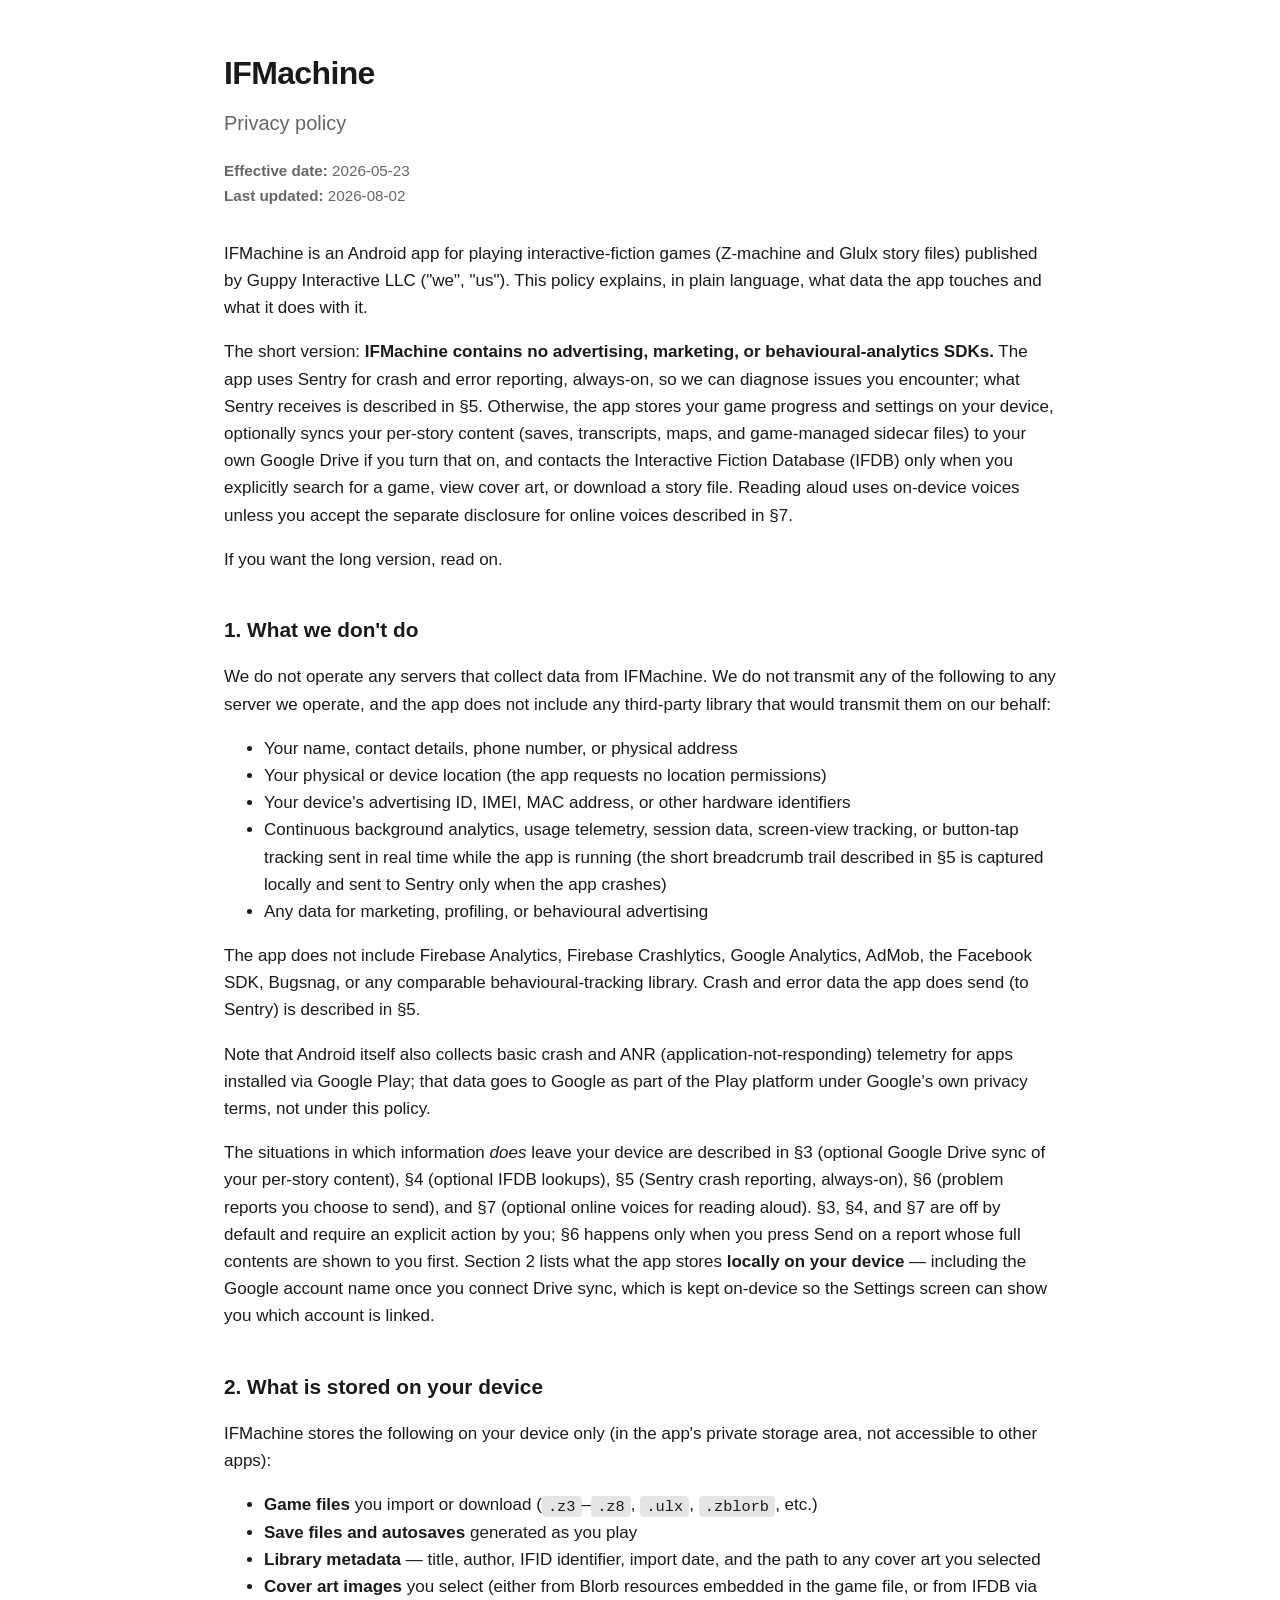
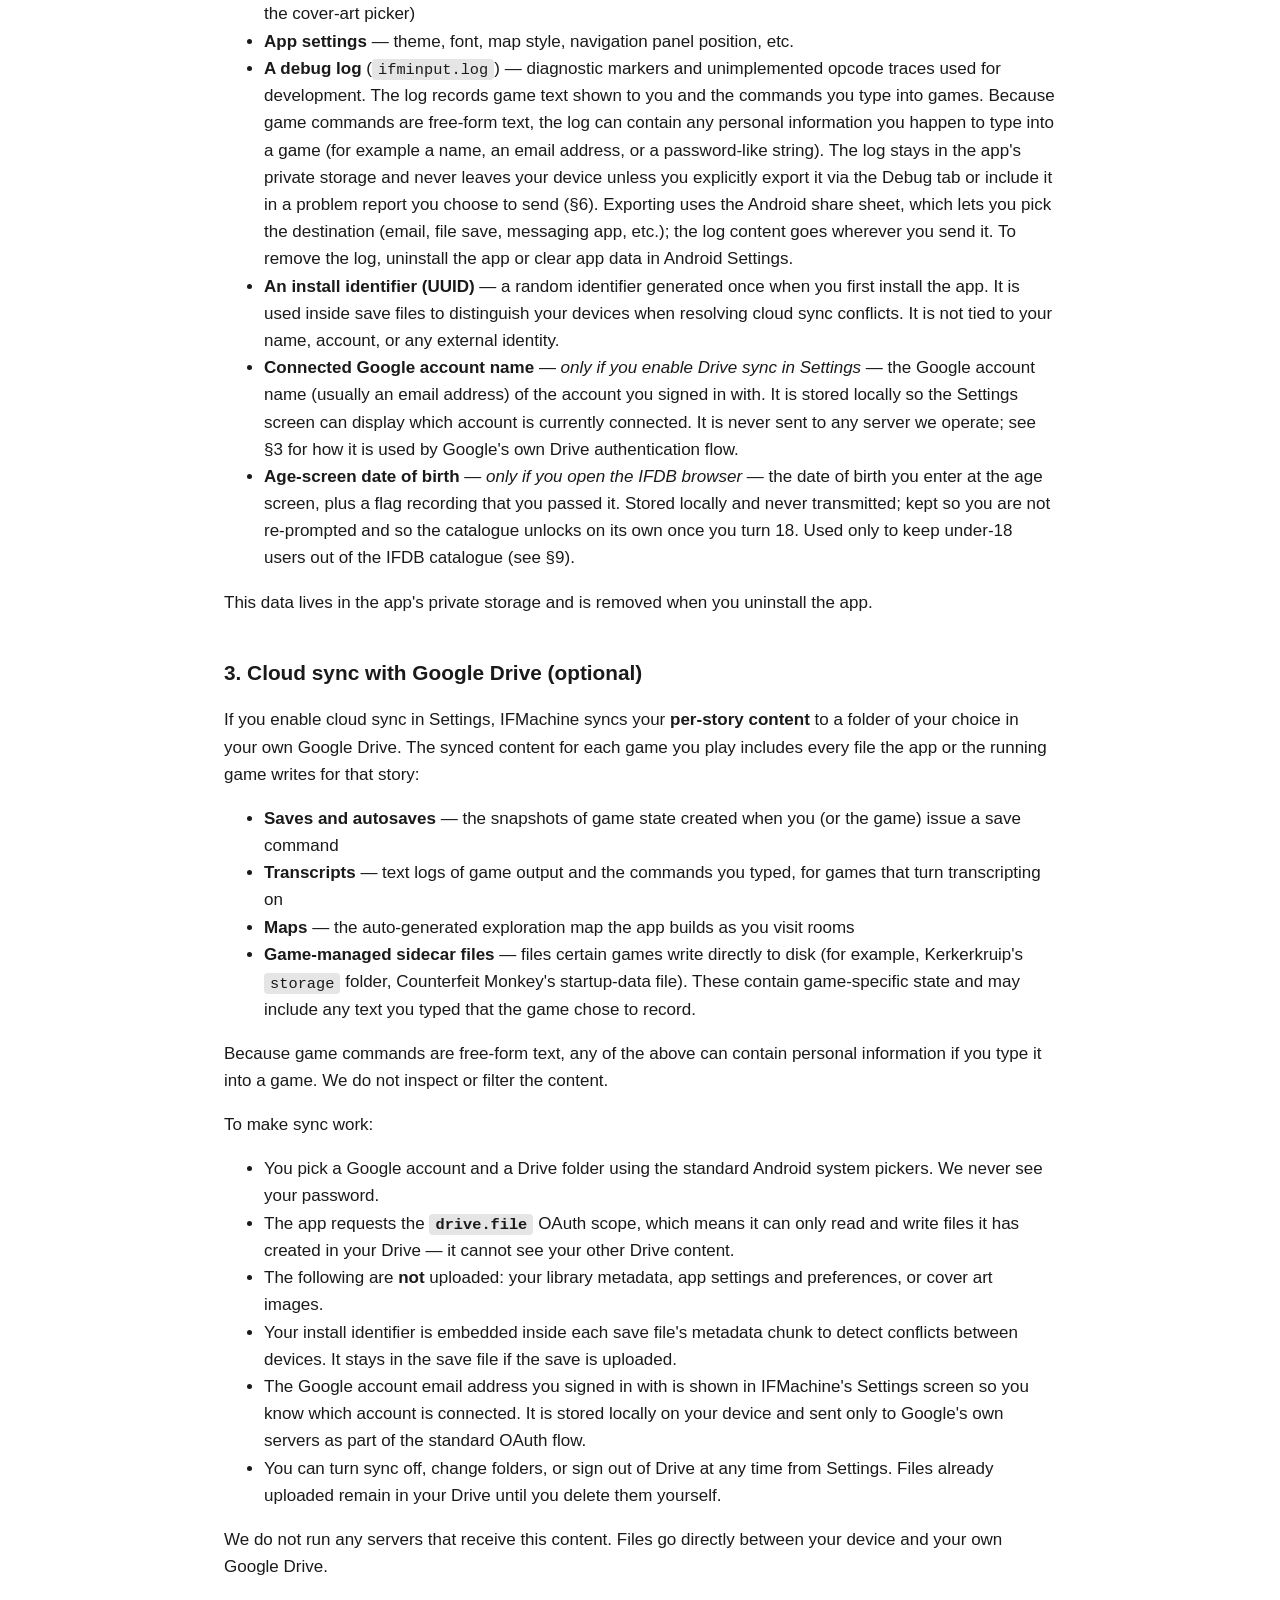
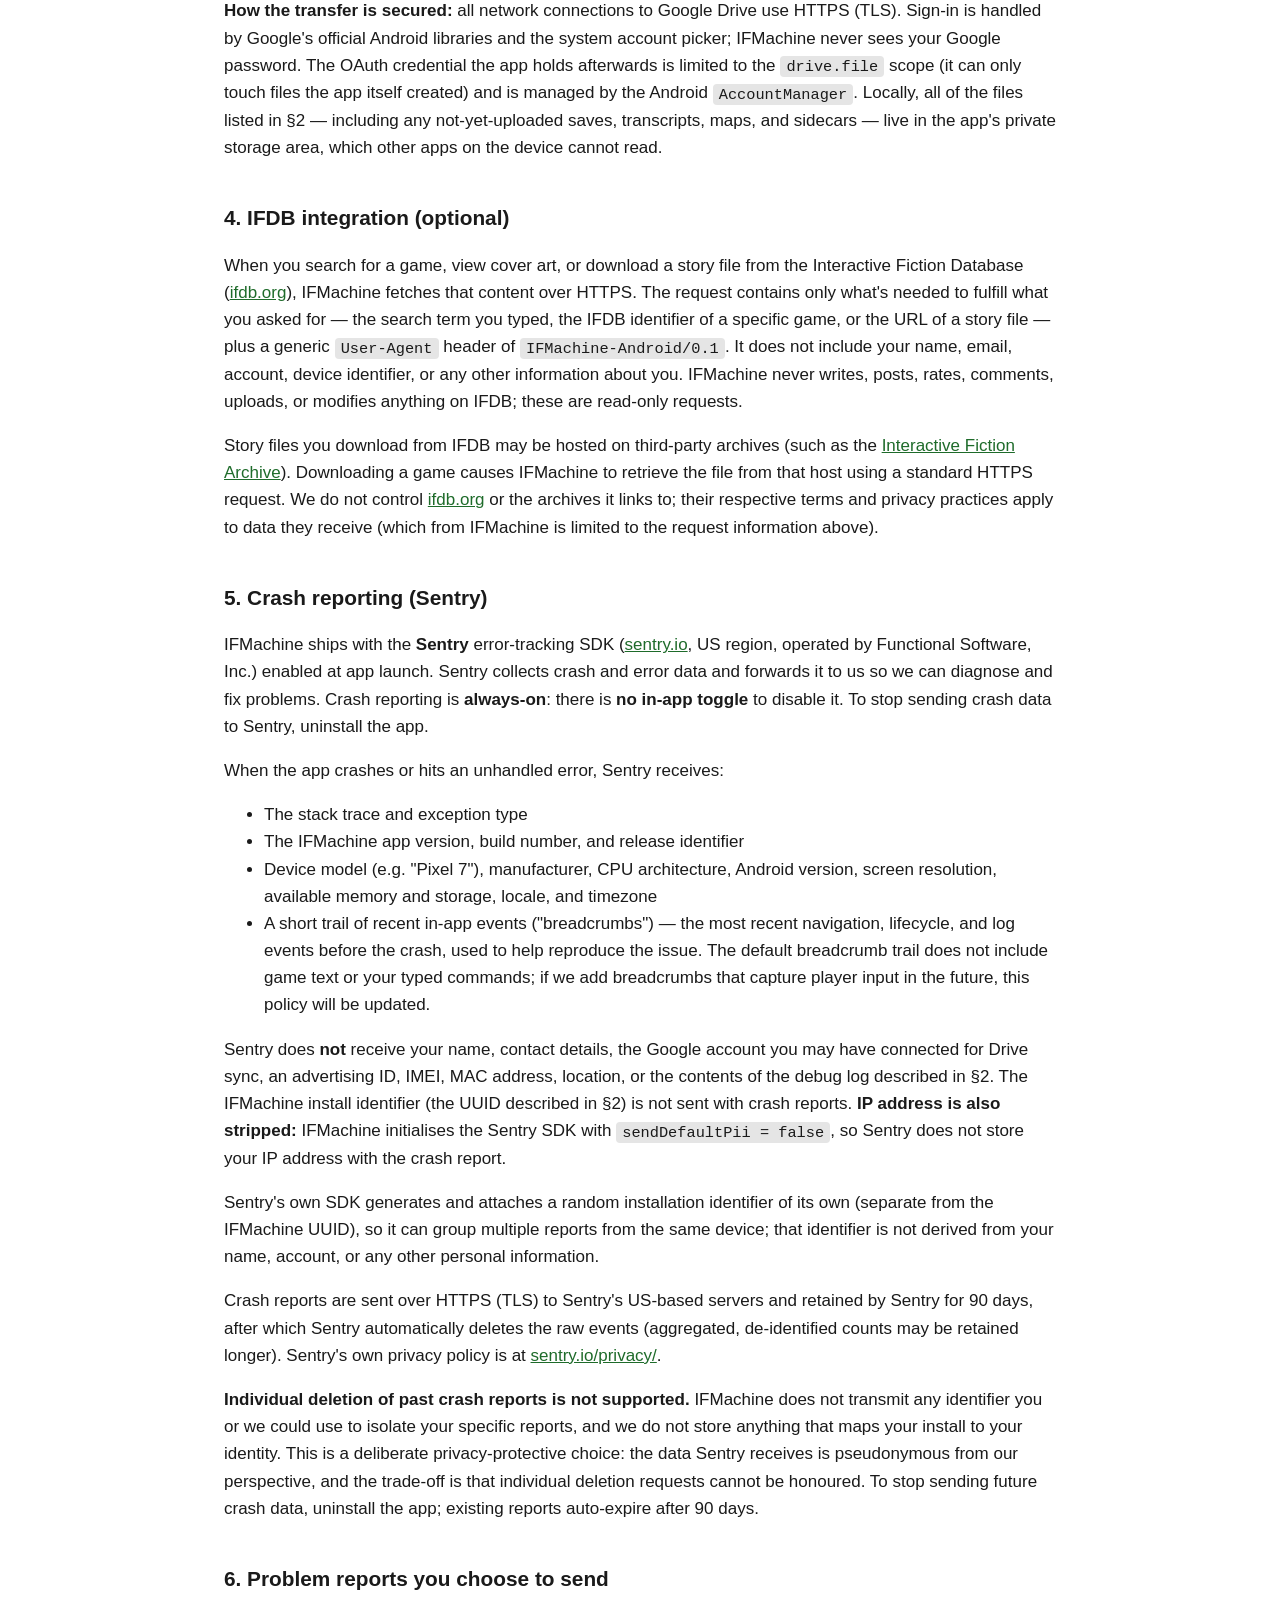
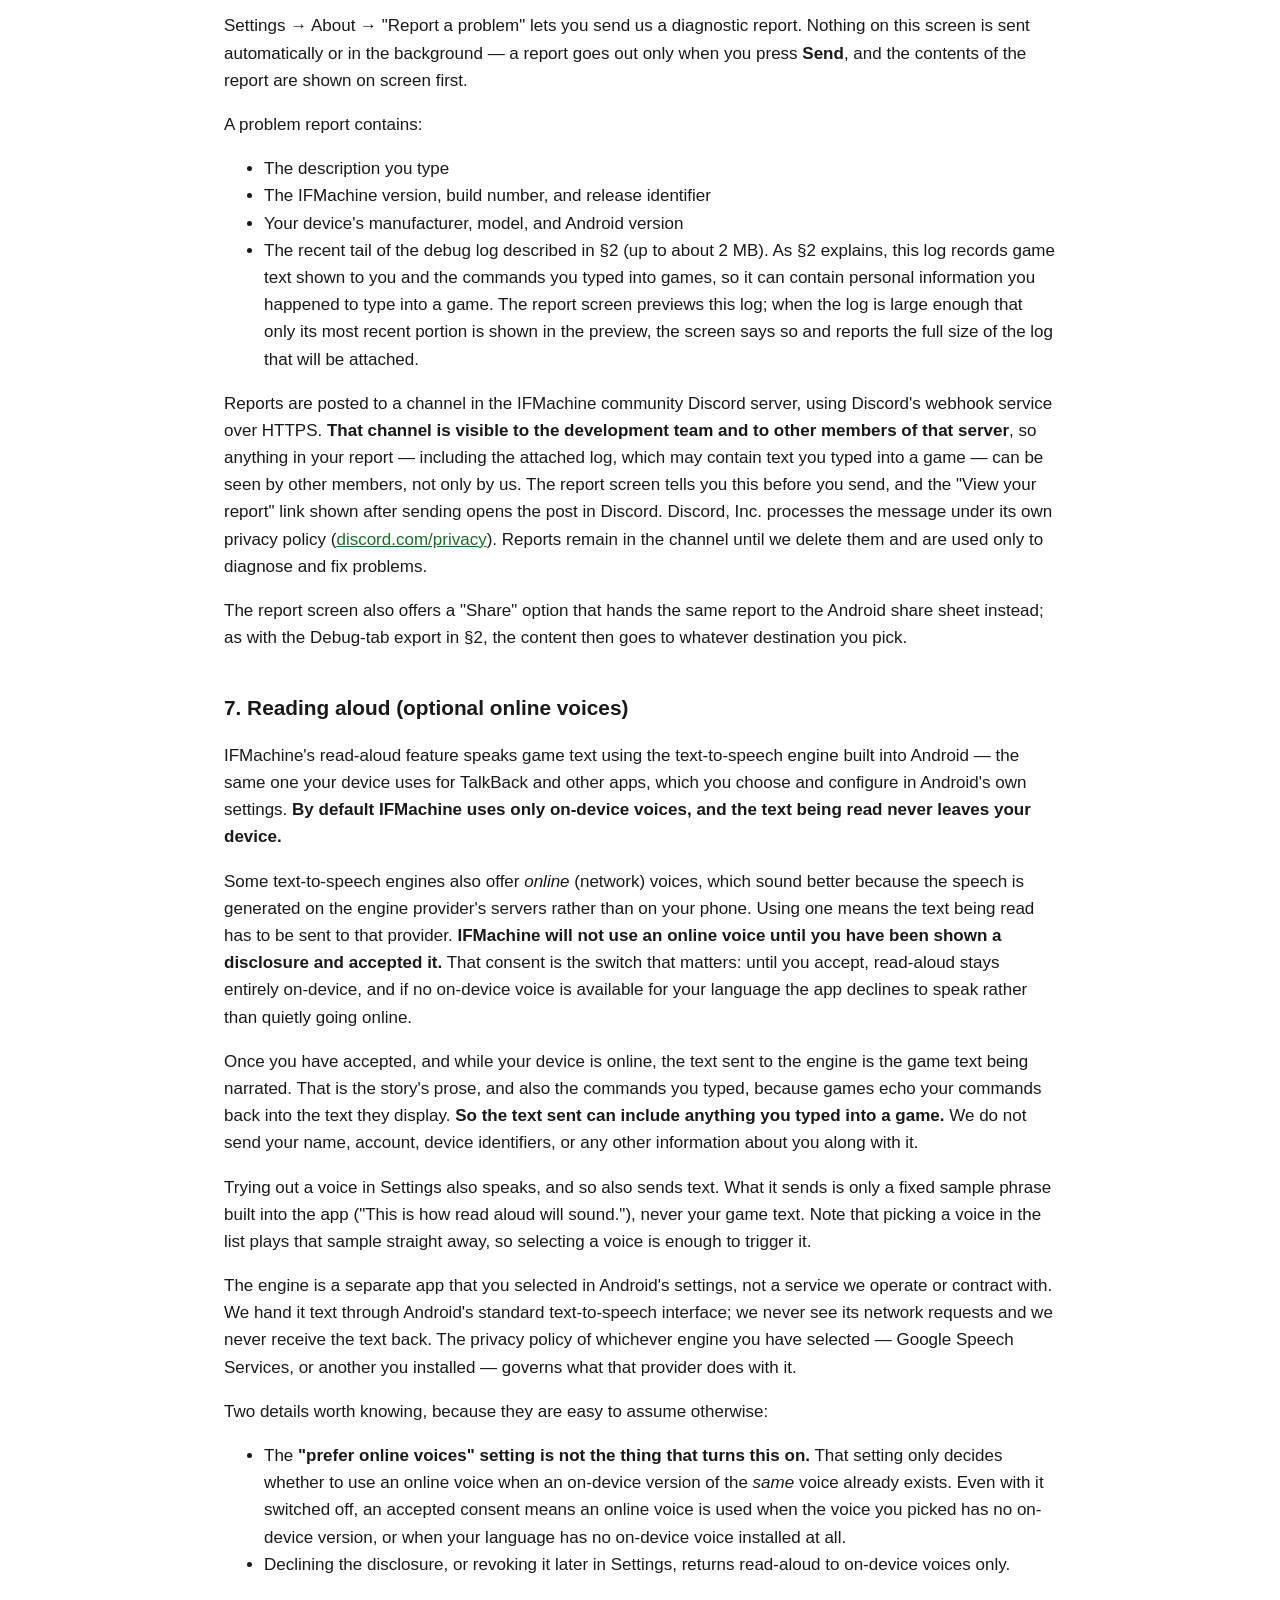
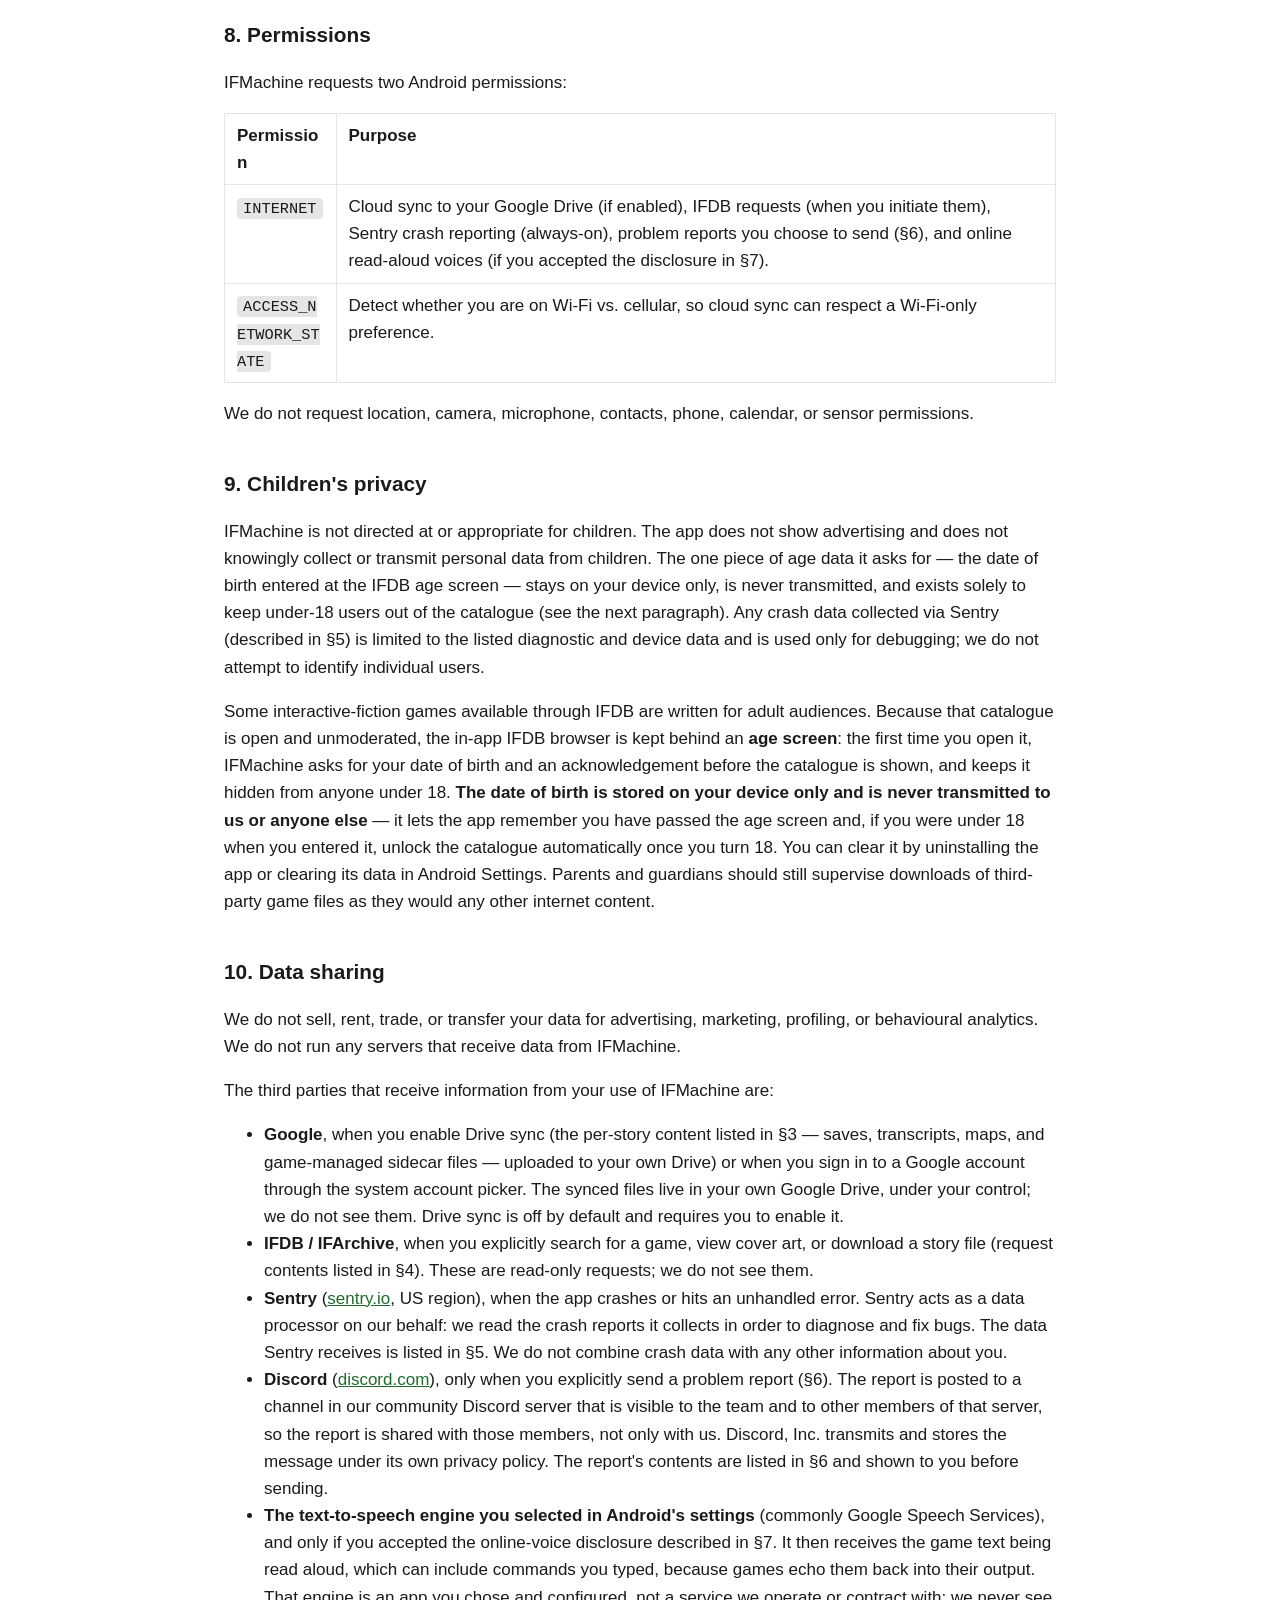
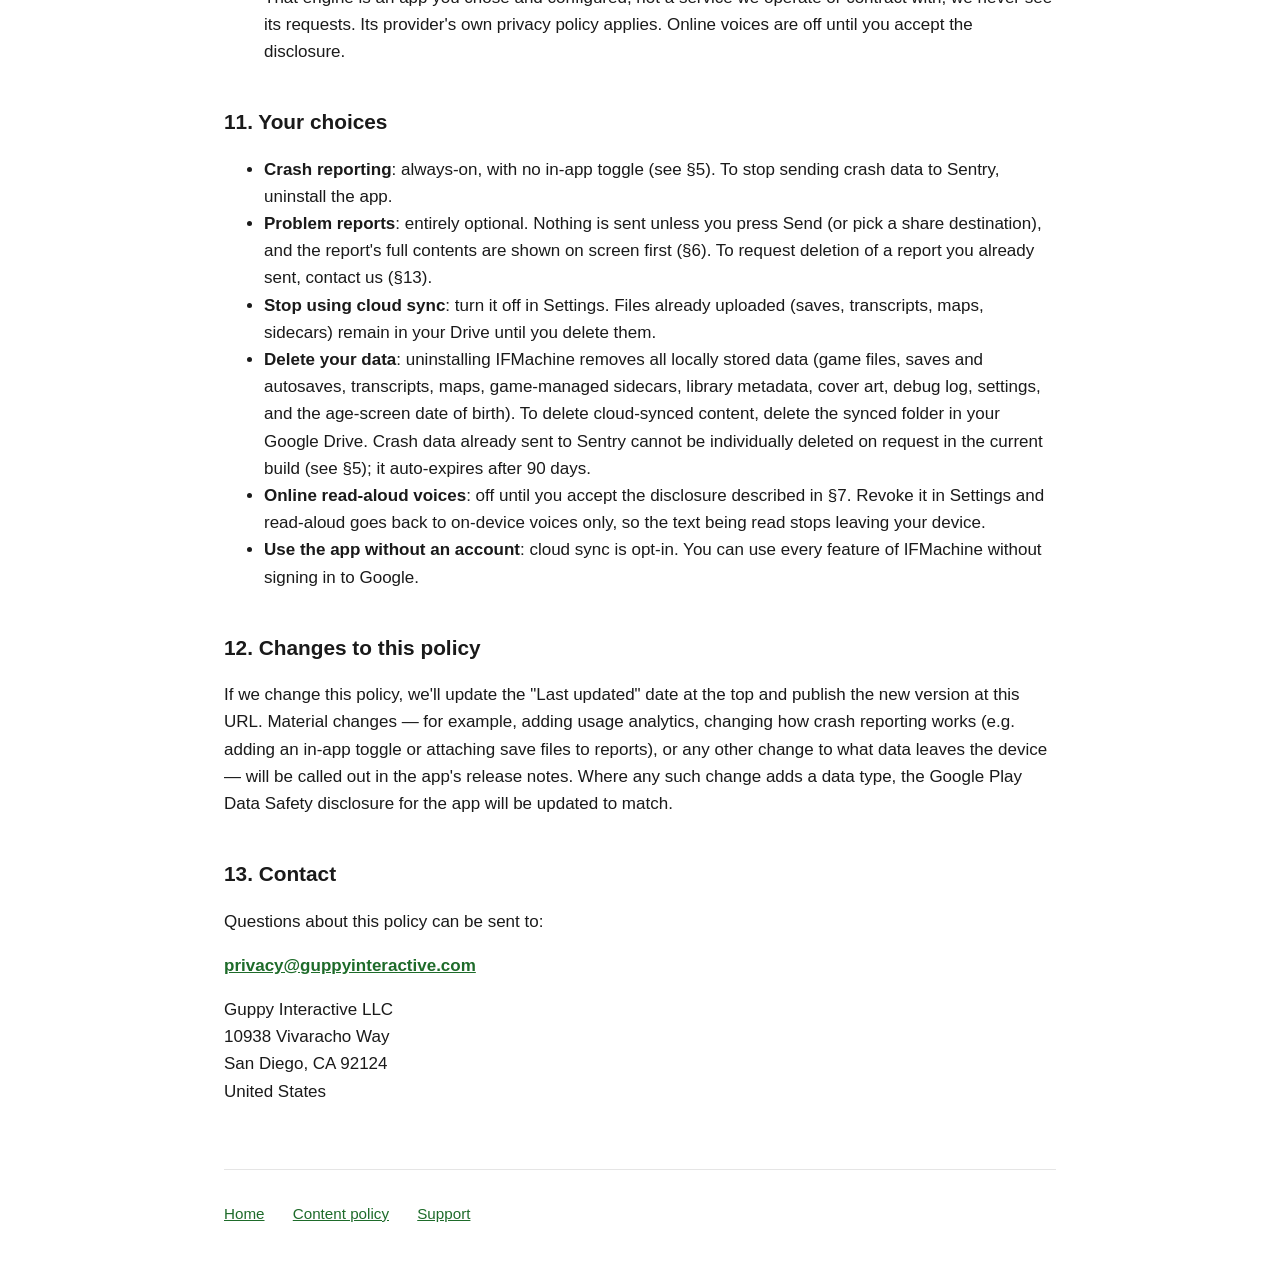
==== commit 0c9b26ed: "privacy: note that previewing a voice also sends text Regenerated from legal/PRIVACY_POLICY.md (zm-8" ====
--- a/privacy.html
+++ b/privacy.html
@@ -141,6 +141,8 @@
 
     <p>Once you have accepted, and while your device is online, the text sent to the engine is the game text being narrated. That is the story's prose, and also the commands you typed, because games echo your commands back into the text they display. <strong>So the text sent can include anything you typed into a game.</strong> We do not send your name, account, device identifiers, or any other information about you along with it.</p>
 
+    <p>Trying out a voice in Settings also speaks, and so also sends text. What it sends is only a fixed sample phrase built into the app ("This is how read aloud will sound."), never your game text. Note that picking a voice in the list plays that sample straight away, so selecting a voice is enough to trigger it.</p>
+
     <p>The engine is a separate app that you selected in Android's settings, not a service we operate or contract with. We hand it text through Android's standard text-to-speech interface; we never see its network requests and we never receive the text back. The privacy policy of whichever engine you have selected — Google Speech Services, or another you installed — governs what that provider does with it.</p>
 
     <p>Two details worth knowing, because they are easy to assume otherwise:</p>
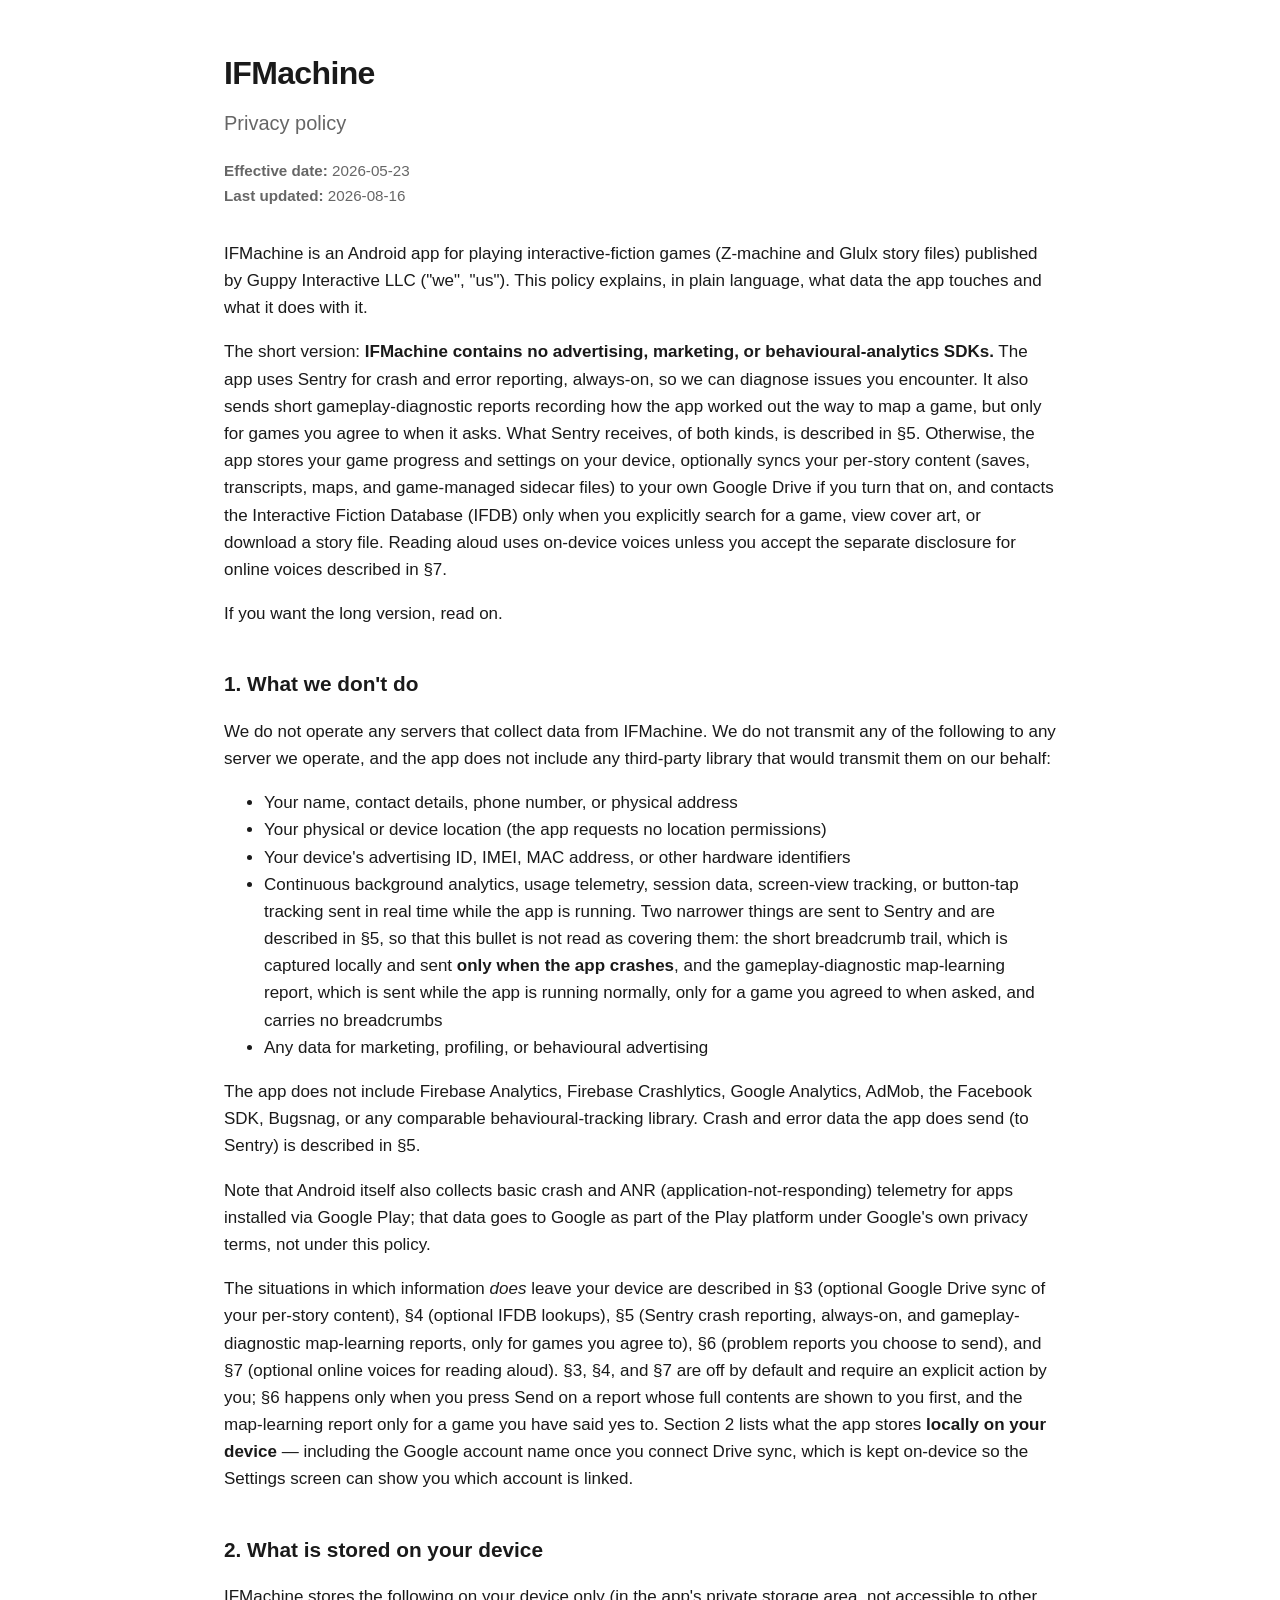
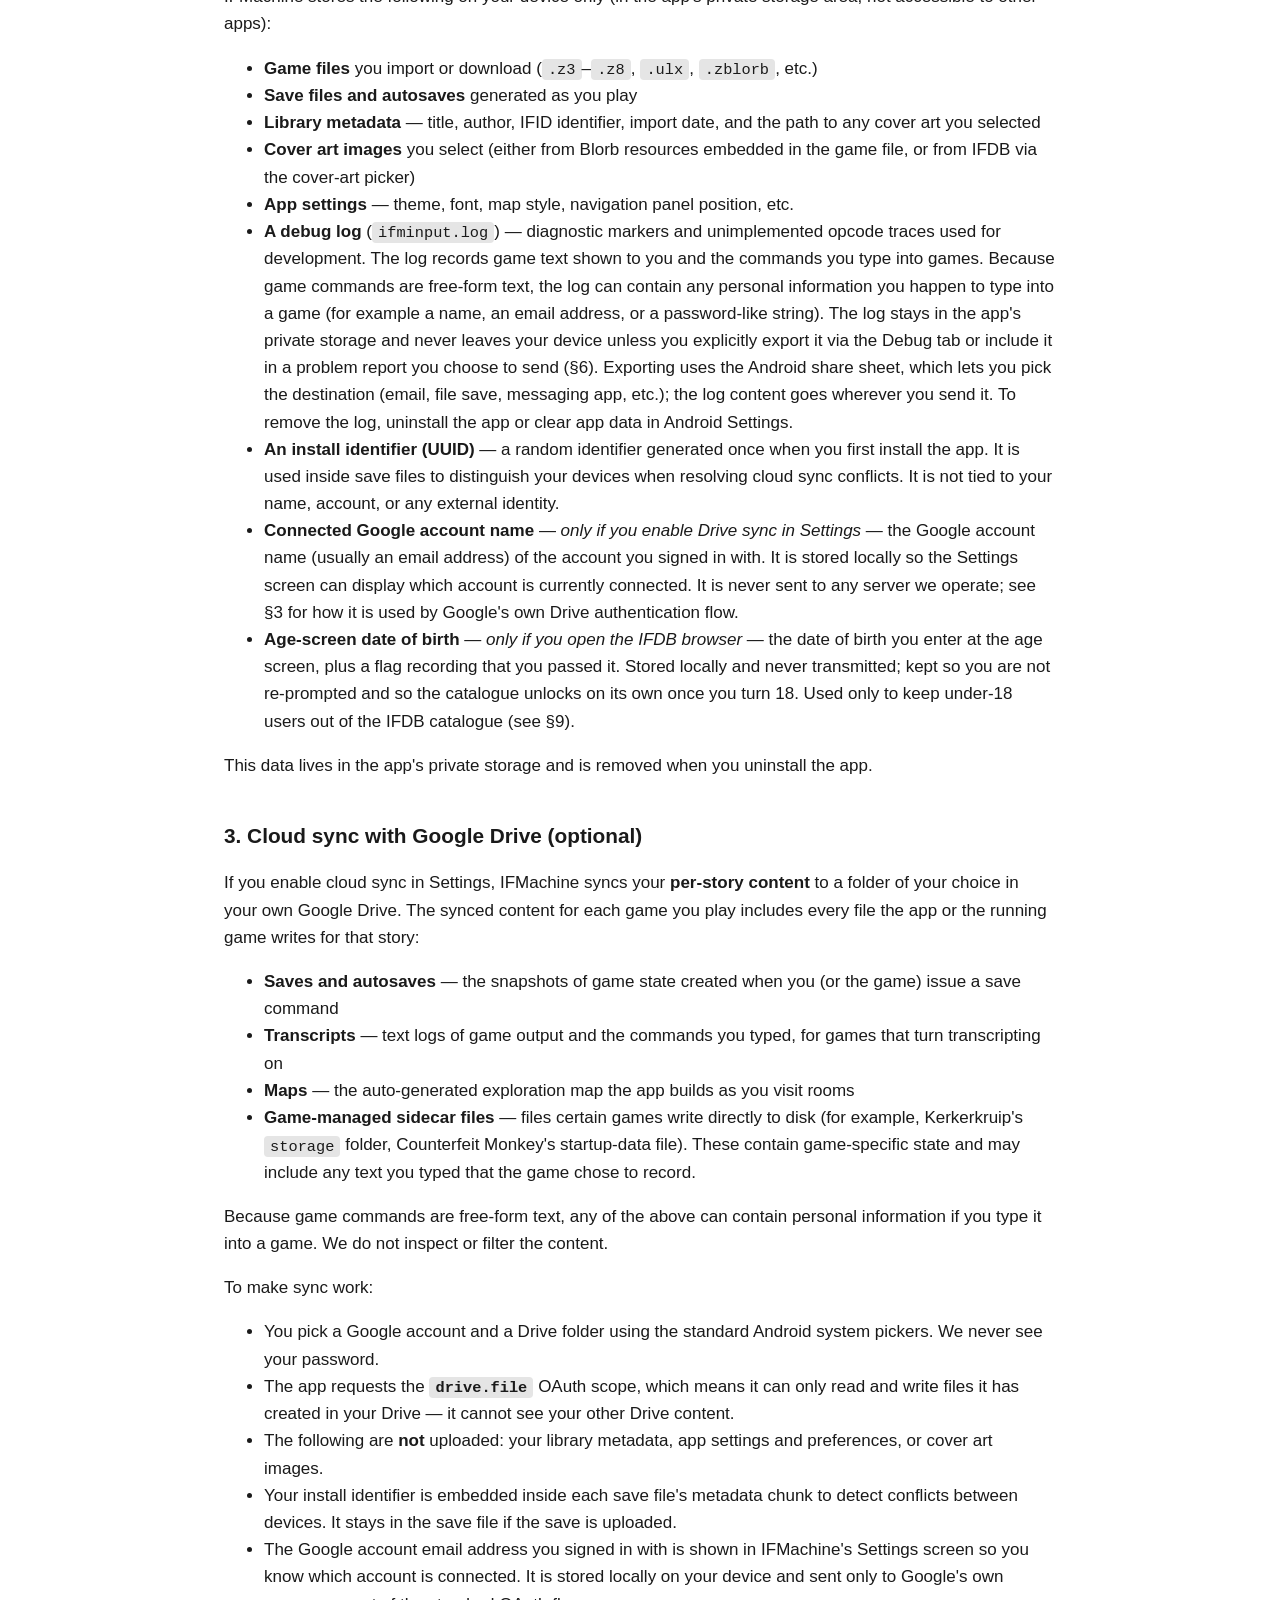
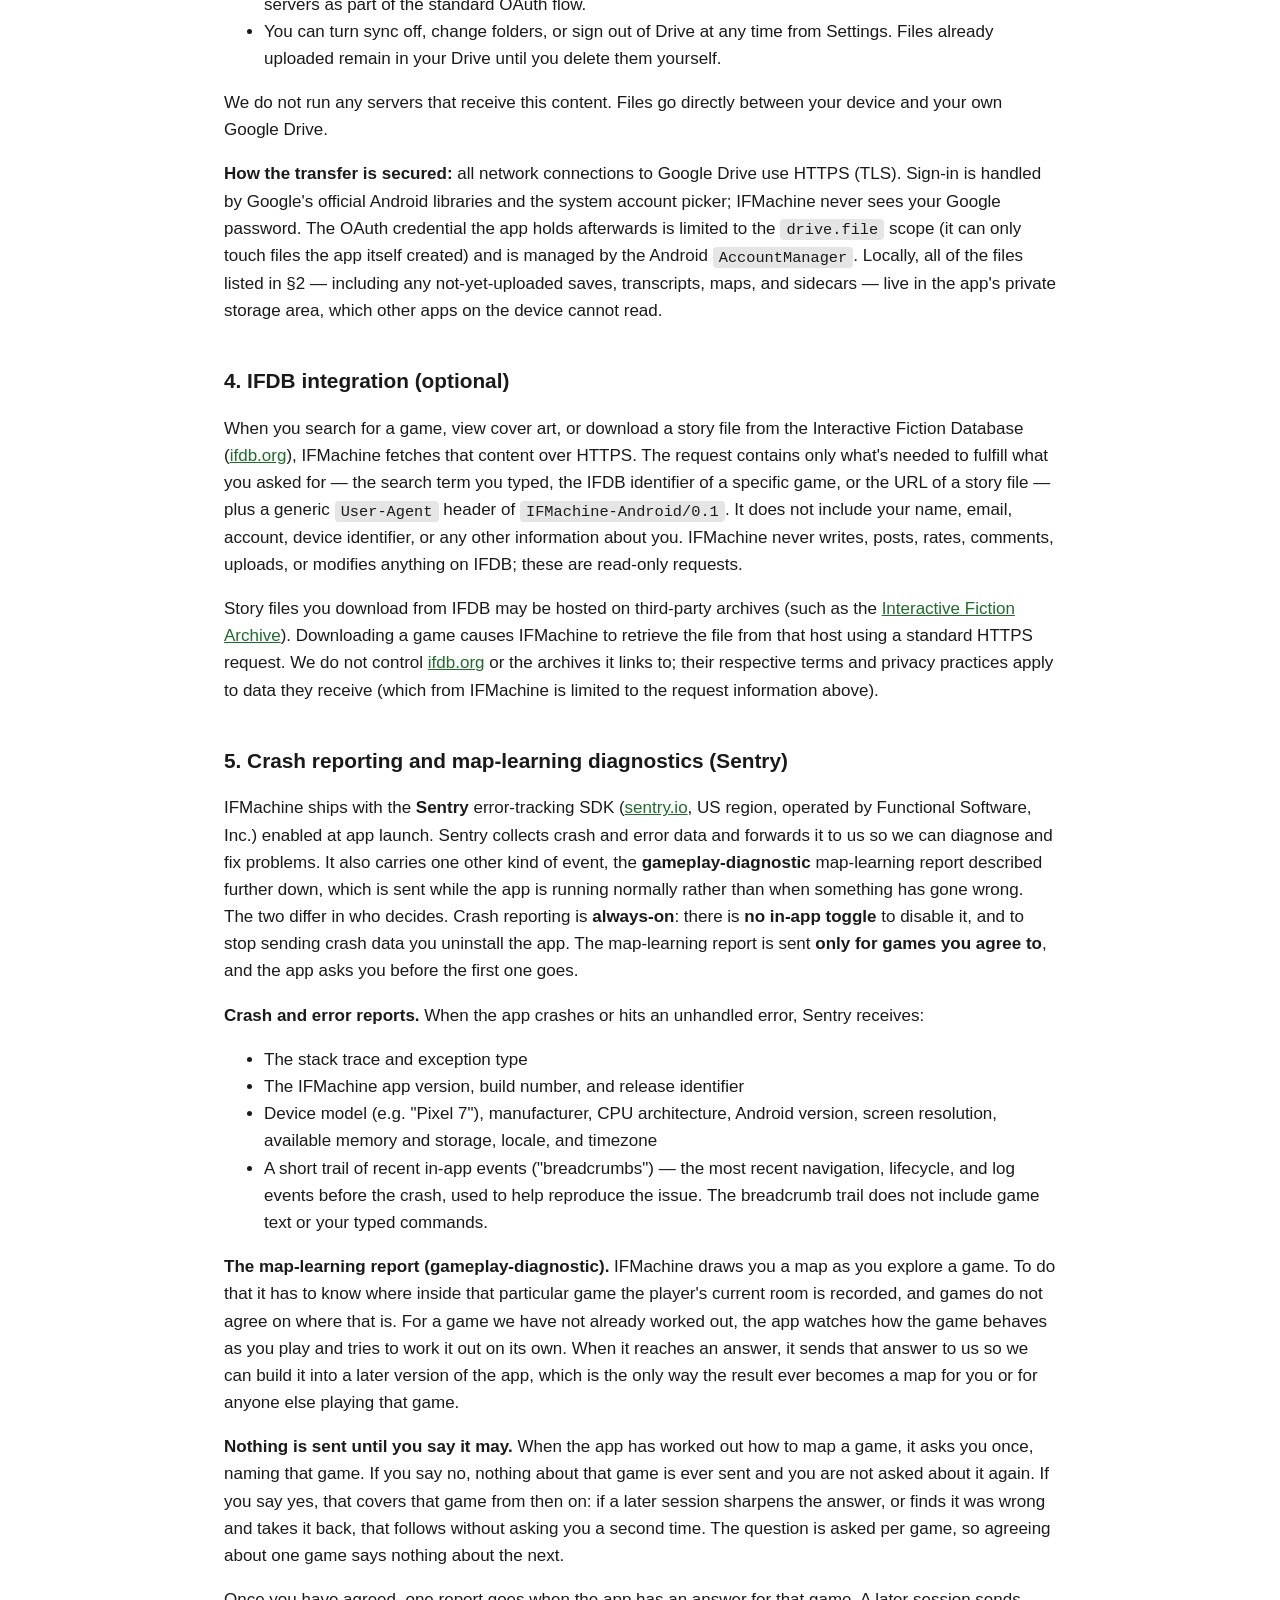
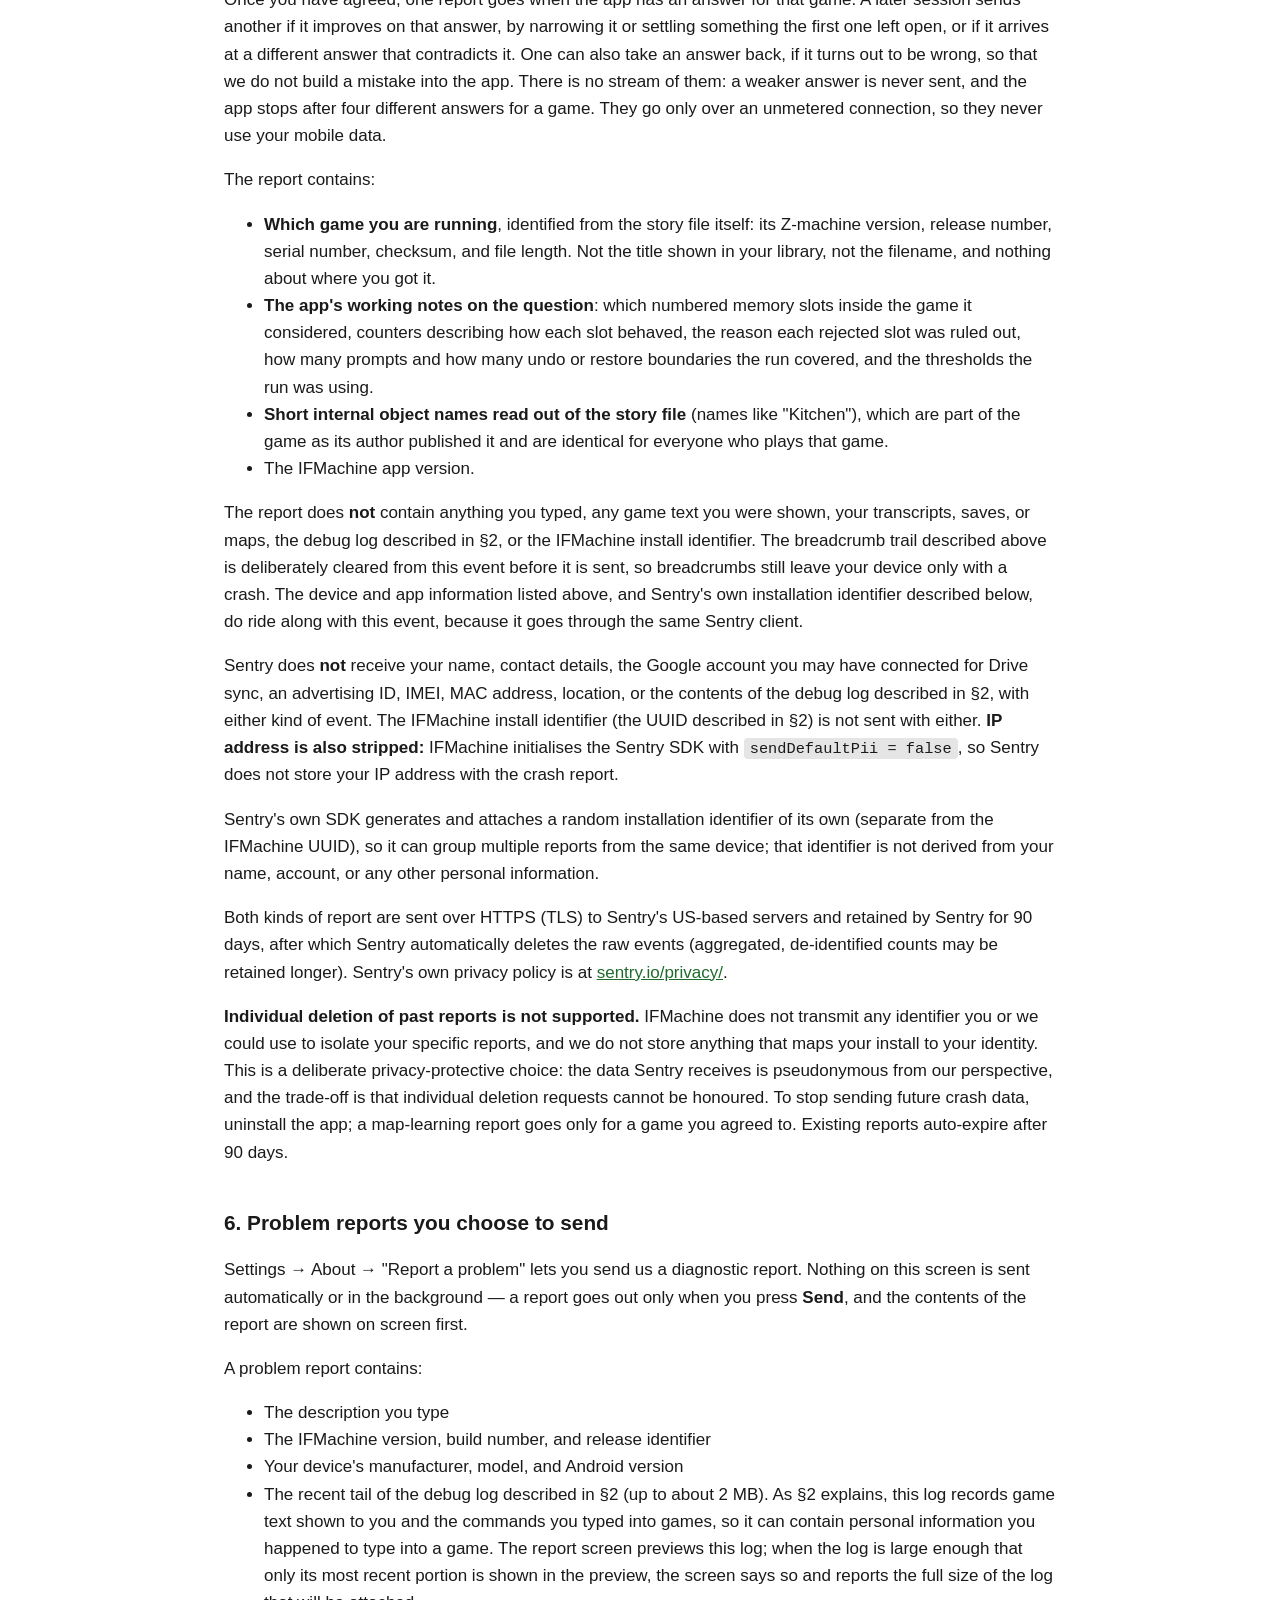
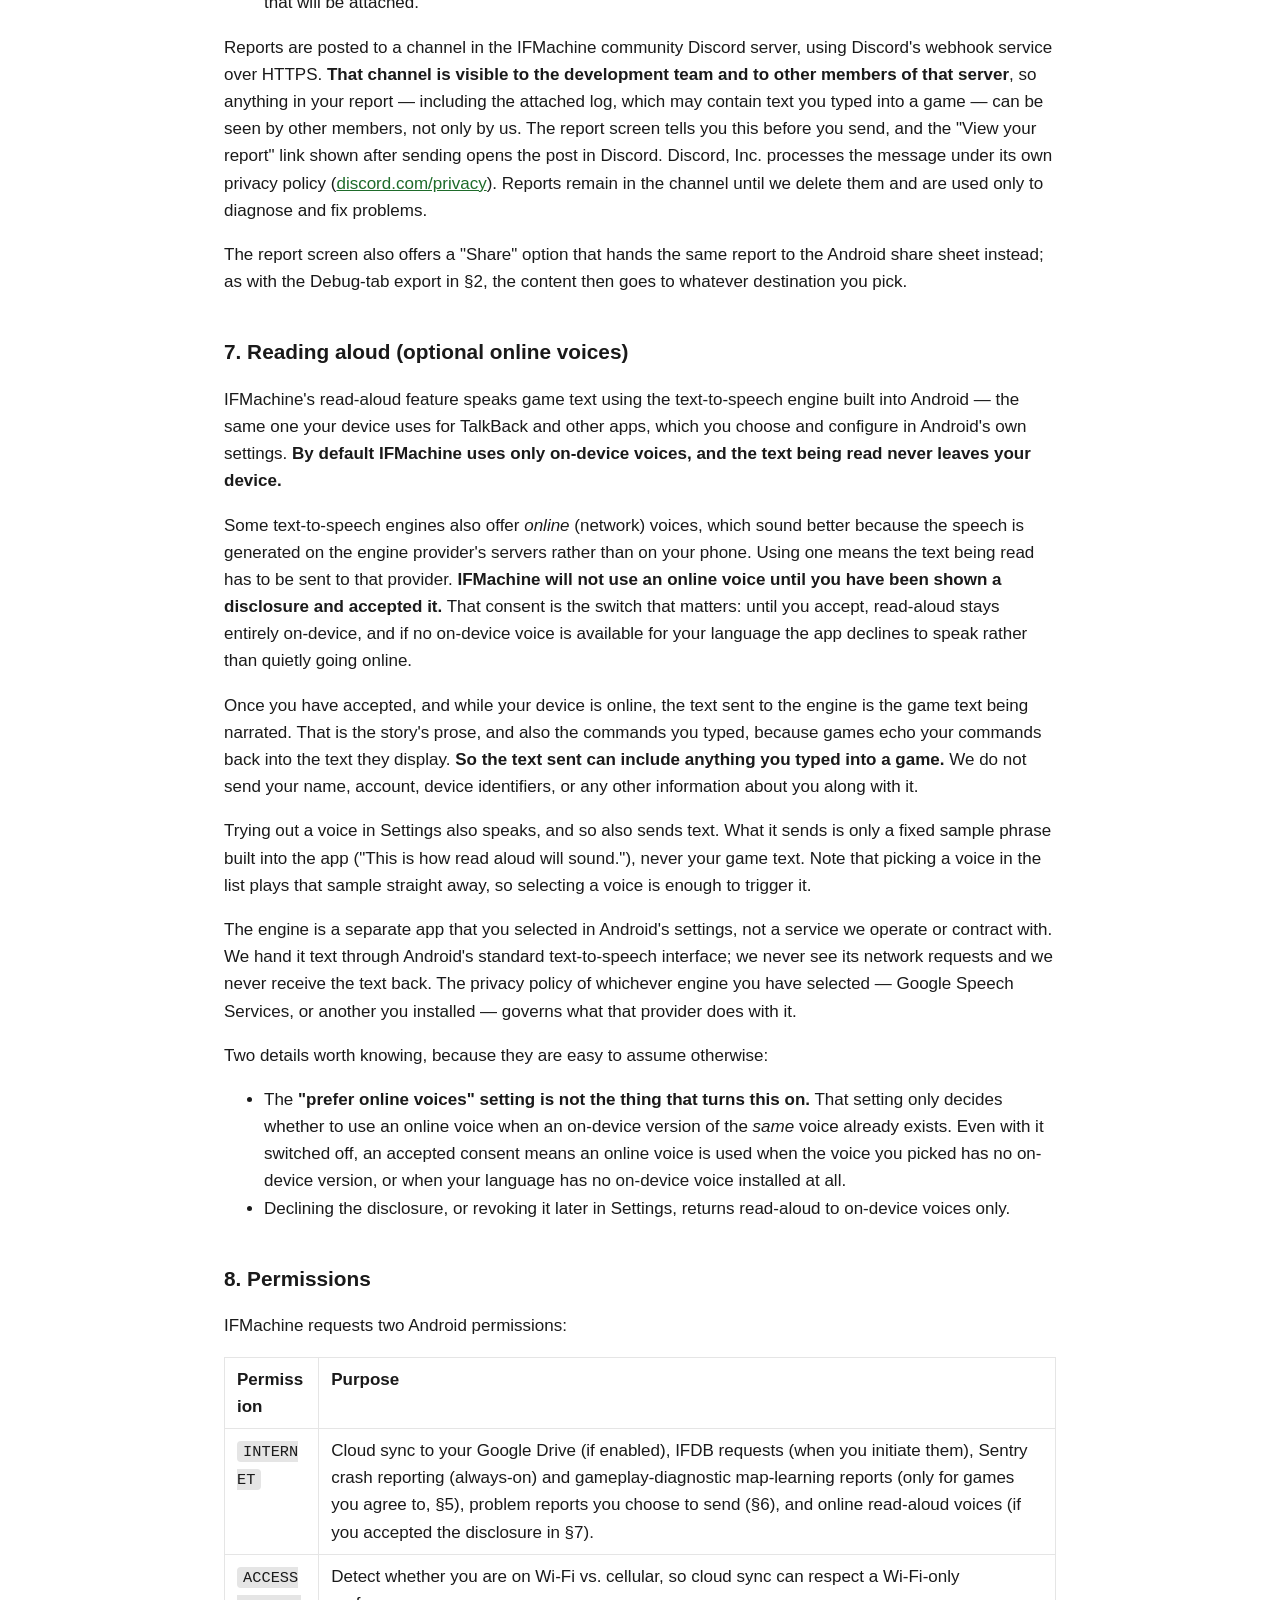
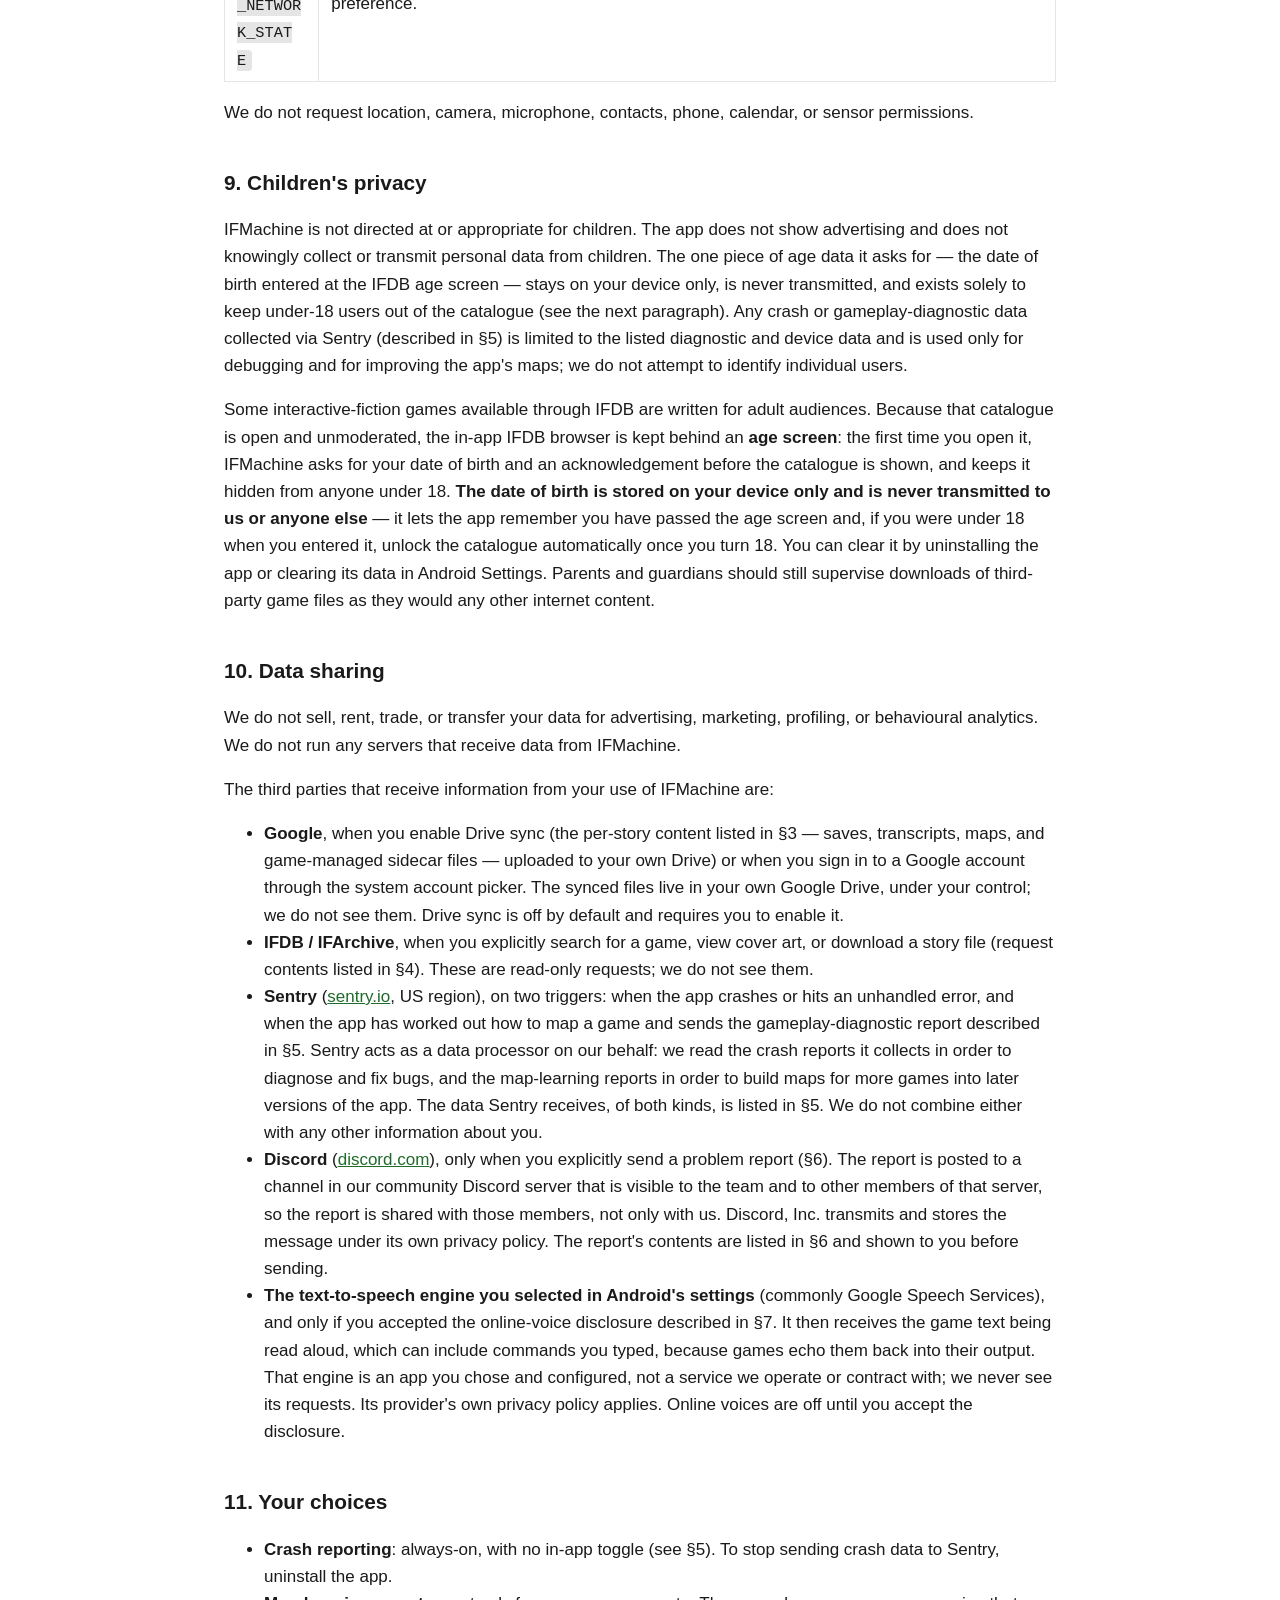
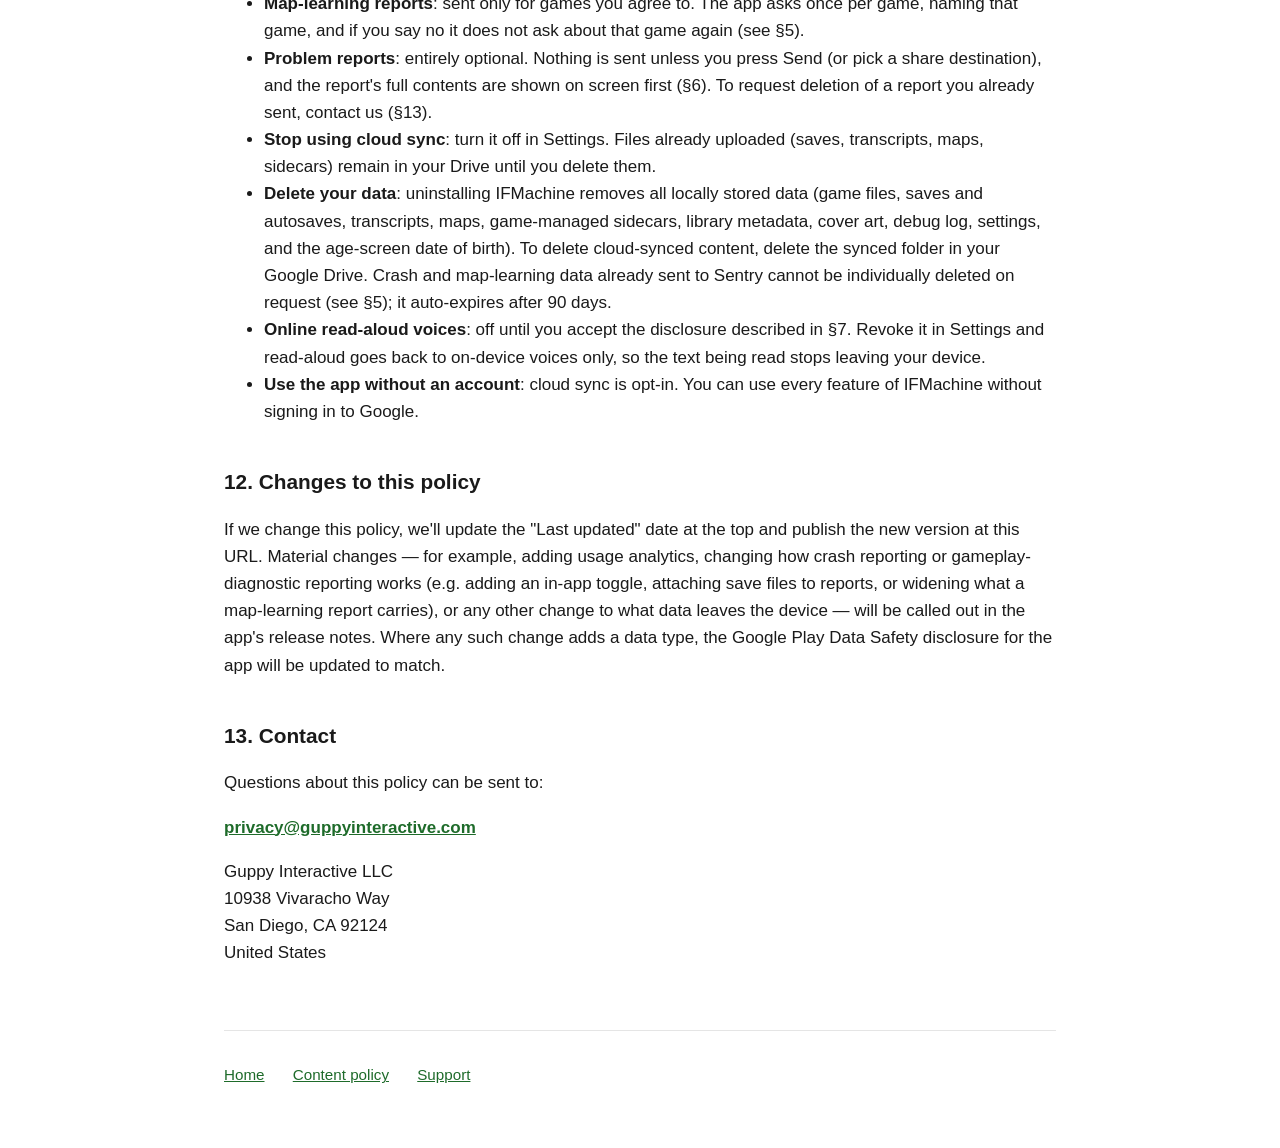
==== commit 43e61092: "privacy: disclose the gameplay-diagnostic map-learning report Regenerated from guppyinteractive/zm l" ====
--- a/privacy.html
+++ b/privacy.html
@@ -16,12 +16,12 @@
 
     <p class="meta">
       <strong>Effective date:</strong> 2026-05-23<br>
-      <strong>Last updated:</strong> 2026-08-02
+      <strong>Last updated:</strong> 2026-08-16
     </p>
 
     <p>IFMachine is an Android app for playing interactive-fiction games (Z-machine and Glulx story files) published by Guppy Interactive LLC ("we", "us"). This policy explains, in plain language, what data the app touches and what it does with it.</p>
 
-    <p>The short version: <strong>IFMachine contains no advertising, marketing, or behavioural-analytics SDKs.</strong> The app uses Sentry for crash and error reporting, always-on, so we can diagnose issues you encounter; what Sentry receives is described in §5. Otherwise, the app stores your game progress and settings on your device, optionally syncs your per-story content (saves, transcripts, maps, and game-managed sidecar files) to your own Google Drive if you turn that on, and contacts the Interactive Fiction Database (IFDB) only when you explicitly search for a game, view cover art, or download a story file. Reading aloud uses on-device voices unless you accept the separate disclosure for online voices described in §7.</p>
+    <p>The short version: <strong>IFMachine contains no advertising, marketing, or behavioural-analytics SDKs.</strong> The app uses Sentry for crash and error reporting, always-on, so we can diagnose issues you encounter. It also sends short gameplay-diagnostic reports recording how the app worked out the way to map a game, but only for games you agree to when it asks. What Sentry receives, of both kinds, is described in §5. Otherwise, the app stores your game progress and settings on your device, optionally syncs your per-story content (saves, transcripts, maps, and game-managed sidecar files) to your own Google Drive if you turn that on, and contacts the Interactive Fiction Database (IFDB) only when you explicitly search for a game, view cover art, or download a story file. Reading aloud uses on-device voices unless you accept the separate disclosure for online voices described in §7.</p>
 
     <p>If you want the long version, read on.</p>
 
@@ -33,7 +33,7 @@
       <li>Your name, contact details, phone number, or physical address</li>
       <li>Your physical or device location (the app requests no location permissions)</li>
       <li>Your device's advertising ID, IMEI, MAC address, or other hardware identifiers</li>
-      <li>Continuous background analytics, usage telemetry, session data, screen-view tracking, or button-tap tracking sent in real time while the app is running (the short breadcrumb trail described in §5 is captured locally and sent to Sentry only when the app crashes)</li>
+      <li>Continuous background analytics, usage telemetry, session data, screen-view tracking, or button-tap tracking sent in real time while the app is running. Two narrower things are sent to Sentry and are described in §5, so that this bullet is not read as covering them: the short breadcrumb trail, which is captured locally and sent <strong>only when the app crashes</strong>, and the gameplay-diagnostic map-learning report, which is sent while the app is running normally, only for a game you agreed to when asked, and carries no breadcrumbs</li>
       <li>Any data for marketing, profiling, or behavioural advertising</li>
     </ul>
 
@@ -41,7 +41,7 @@
 
     <p>Note that Android itself also collects basic crash and ANR (application-not-responding) telemetry for apps installed via Google Play; that data goes to Google as part of the Play platform under Google's own privacy terms, not under this policy.</p>
 
-    <p>The situations in which information <em>does</em> leave your device are described in §3 (optional Google Drive sync of your per-story content), §4 (optional IFDB lookups), §5 (Sentry crash reporting, always-on), §6 (problem reports you choose to send), and §7 (optional online voices for reading aloud). §3, §4, and §7 are off by default and require an explicit action by you; §6 happens only when you press Send on a report whose full contents are shown to you first. Section 2 lists what the app stores <strong>locally on your device</strong> — including the Google account name once you connect Drive sync, which is kept on-device so the Settings screen can show you which account is linked.</p>
+    <p>The situations in which information <em>does</em> leave your device are described in §3 (optional Google Drive sync of your per-story content), §4 (optional IFDB lookups), §5 (Sentry crash reporting, always-on, and gameplay-diagnostic map-learning reports, only for games you agree to), §6 (problem reports you choose to send), and §7 (optional online voices for reading aloud). §3, §4, and §7 are off by default and require an explicit action by you; §6 happens only when you press Send on a report whose full contents are shown to you first, and the map-learning report only for a game you have said yes to. Section 2 lists what the app stores <strong>locally on your device</strong> — including the Google account name once you connect Drive sync, which is kept on-device so the Settings screen can show you which account is linked.</p>
 
     <h2>2. What is stored on your device</h2>
 
@@ -95,26 +95,43 @@
 
     <p>Story files you download from IFDB may be hosted on third-party archives (such as the <a href="https://www.ifarchive.org/">Interactive Fiction Archive</a>). Downloading a game causes IFMachine to retrieve the file from that host using a standard HTTPS request. We do not control <a href="https://ifdb.org/">ifdb.org</a> or the archives it links to; their respective terms and privacy practices apply to data they receive (which from IFMachine is limited to the request information above).</p>
 
-    <h2>5. Crash reporting (Sentry)</h2>
-
-    <p>IFMachine ships with the <strong>Sentry</strong> error-tracking SDK (<a href="https://sentry.io">sentry.io</a>, US region, operated by Functional Software, Inc.) enabled at app launch. Sentry collects crash and error data and forwards it to us so we can diagnose and fix problems. Crash reporting is <strong>always-on</strong>: there is <strong>no in-app toggle</strong> to disable it. To stop sending crash data to Sentry, uninstall the app.</p>
-
-    <p>When the app crashes or hits an unhandled error, Sentry receives:</p>
+    <h2>5. Crash reporting and map-learning diagnostics (Sentry)</h2>
+
+    <p>IFMachine ships with the <strong>Sentry</strong> error-tracking SDK (<a href="https://sentry.io">sentry.io</a>, US region, operated by Functional Software, Inc.) enabled at app launch. Sentry collects crash and error data and forwards it to us so we can diagnose and fix problems. It also carries one other kind of event, the <strong>gameplay-diagnostic</strong> map-learning report described further down, which is sent while the app is running normally rather than when something has gone wrong. The two differ in who decides. Crash reporting is <strong>always-on</strong>: there is <strong>no in-app toggle</strong> to disable it, and to stop sending crash data you uninstall the app. The map-learning report is sent <strong>only for games you agree to</strong>, and the app asks you before the first one goes.</p>
+
+    <p><strong>Crash and error reports.</strong> When the app crashes or hits an unhandled error, Sentry receives:</p>
 
     <ul>
       <li>The stack trace and exception type</li>
       <li>The IFMachine app version, build number, and release identifier</li>
       <li>Device model (e.g. "Pixel 7"), manufacturer, CPU architecture, Android version, screen resolution, available memory and storage, locale, and timezone</li>
-      <li>A short trail of recent in-app events ("breadcrumbs") — the most recent navigation, lifecycle, and log events before the crash, used to help reproduce the issue. The default breadcrumb trail does not include game text or your typed commands; if we add breadcrumbs that capture player input in the future, this policy will be updated.</li>
-    </ul>
-
-    <p>Sentry does <strong>not</strong> receive your name, contact details, the Google account you may have connected for Drive sync, an advertising ID, IMEI, MAC address, location, or the contents of the debug log described in §2. The IFMachine install identifier (the UUID described in §2) is not sent with crash reports. <strong>IP address is also stripped:</strong> IFMachine initialises the Sentry SDK with <code>sendDefaultPii = false</code>, so Sentry does not store your IP address with the crash report.</p>
+      <li>A short trail of recent in-app events ("breadcrumbs") — the most recent navigation, lifecycle, and log events before the crash, used to help reproduce the issue. The breadcrumb trail does not include game text or your typed commands.</li>
+    </ul>
+
+    <p><strong>The map-learning report (gameplay-diagnostic).</strong> IFMachine draws you a map as you explore a game. To do that it has to know where inside that particular game the player's current room is recorded, and games do not agree on where that is. For a game we have not already worked out, the app watches how the game behaves as you play and tries to work it out on its own. When it reaches an answer, it sends that answer to us so we can build it into a later version of the app, which is the only way the result ever becomes a map for you or for anyone else playing that game.</p>
+
+    <p><strong>Nothing is sent until you say it may.</strong> When the app has worked out how to map a game, it asks you once, naming that game. If you say no, nothing about that game is ever sent and you are not asked about it again. If you say yes, that covers that game from then on: if a later session sharpens the answer, or finds it was wrong and takes it back, that follows without asking you a second time. The question is asked per game, so agreeing about one game says nothing about the next.</p>
+
+    <p>Once you have agreed, one report goes when the app has an answer for that game. A later session sends another if it improves on that answer, by narrowing it or settling something the first one left open, or if it arrives at a different answer that contradicts it. One can also take an answer back, if it turns out to be wrong, so that we do not build a mistake into the app. There is no stream of them: a weaker answer is never sent, and the app stops after four different answers for a game. They go only over an unmetered connection, so they never use your mobile data.</p>
+
+    <p>The report contains:</p>
+
+    <ul>
+      <li><strong>Which game you are running</strong>, identified from the story file itself: its Z-machine version, release number, serial number, checksum, and file length. Not the title shown in your library, not the filename, and nothing about where you got it.</li>
+      <li><strong>The app's working notes on the question</strong>: which numbered memory slots inside the game it considered, counters describing how each slot behaved, the reason each rejected slot was ruled out, how many prompts and how many undo or restore boundaries the run covered, and the thresholds the run was using.</li>
+      <li><strong>Short internal object names read out of the story file</strong> (names like "Kitchen"), which are part of the game as its author published it and are identical for everyone who plays that game.</li>
+      <li>The IFMachine app version.</li>
+    </ul>
+
+    <p>The report does <strong>not</strong> contain anything you typed, any game text you were shown, your transcripts, saves, or maps, the debug log described in §2, or the IFMachine install identifier. The breadcrumb trail described above is deliberately cleared from this event before it is sent, so breadcrumbs still leave your device only with a crash. The device and app information listed above, and Sentry's own installation identifier described below, do ride along with this event, because it goes through the same Sentry client.</p>
+
+    <p>Sentry does <strong>not</strong> receive your name, contact details, the Google account you may have connected for Drive sync, an advertising ID, IMEI, MAC address, location, or the contents of the debug log described in §2, with either kind of event. The IFMachine install identifier (the UUID described in §2) is not sent with either. <strong>IP address is also stripped:</strong> IFMachine initialises the Sentry SDK with <code>sendDefaultPii = false</code>, so Sentry does not store your IP address with the crash report.</p>
 
     <p>Sentry's own SDK generates and attaches a random installation identifier of its own (separate from the IFMachine UUID), so it can group multiple reports from the same device; that identifier is not derived from your name, account, or any other personal information.</p>
 
-    <p>Crash reports are sent over HTTPS (TLS) to Sentry's US-based servers and retained by Sentry for 90 days, after which Sentry automatically deletes the raw events (aggregated, de-identified counts may be retained longer). Sentry's own privacy policy is at <a href="https://sentry.io/privacy/">sentry.io/privacy/</a>.</p>
-
-    <p><strong>Individual deletion of past crash reports is not supported.</strong> IFMachine does not transmit any identifier you or we could use to isolate your specific reports, and we do not store anything that maps your install to your identity. This is a deliberate privacy-protective choice: the data Sentry receives is pseudonymous from our perspective, and the trade-off is that individual deletion requests cannot be honoured. To stop sending future crash data, uninstall the app; existing reports auto-expire after 90 days.</p>
+    <p>Both kinds of report are sent over HTTPS (TLS) to Sentry's US-based servers and retained by Sentry for 90 days, after which Sentry automatically deletes the raw events (aggregated, de-identified counts may be retained longer). Sentry's own privacy policy is at <a href="https://sentry.io/privacy/">sentry.io/privacy/</a>.</p>
+
+    <p><strong>Individual deletion of past reports is not supported.</strong> IFMachine does not transmit any identifier you or we could use to isolate your specific reports, and we do not store anything that maps your install to your identity. This is a deliberate privacy-protective choice: the data Sentry receives is pseudonymous from our perspective, and the trade-off is that individual deletion requests cannot be honoured. To stop sending future crash data, uninstall the app; a map-learning report goes only for a game you agreed to. Existing reports auto-expire after 90 days.</p>
 
     <h2>6. Problem reports you choose to send</h2>
 
@@ -161,7 +178,7 @@
         <tr><th>Permission</th><th>Purpose</th></tr>
       </thead>
       <tbody>
-        <tr><td><code>INTERNET</code></td><td>Cloud sync to your Google Drive (if enabled), IFDB requests (when you initiate them), Sentry crash reporting (always-on), problem reports you choose to send (§6), and online read-aloud voices (if you accepted the disclosure in §7).</td></tr>
+        <tr><td><code>INTERNET</code></td><td>Cloud sync to your Google Drive (if enabled), IFDB requests (when you initiate them), Sentry crash reporting (always-on) and gameplay-diagnostic map-learning reports (only for games you agree to, §5), problem reports you choose to send (§6), and online read-aloud voices (if you accepted the disclosure in §7).</td></tr>
         <tr><td><code>ACCESS_NETWORK_STATE</code></td><td>Detect whether you are on Wi-Fi vs. cellular, so cloud sync can respect a Wi-Fi-only preference.</td></tr>
       </tbody>
     </table>
@@ -170,7 +187,7 @@
 
     <h2>9. Children's privacy</h2>
 
-    <p>IFMachine is not directed at or appropriate for children. The app does not show advertising and does not knowingly collect or transmit personal data from children. The one piece of age data it asks for — the date of birth entered at the IFDB age screen — stays on your device only, is never transmitted, and exists solely to keep under-18 users out of the catalogue (see the next paragraph). Any crash data collected via Sentry (described in §5) is limited to the listed diagnostic and device data and is used only for debugging; we do not attempt to identify individual users.</p>
+    <p>IFMachine is not directed at or appropriate for children. The app does not show advertising and does not knowingly collect or transmit personal data from children. The one piece of age data it asks for — the date of birth entered at the IFDB age screen — stays on your device only, is never transmitted, and exists solely to keep under-18 users out of the catalogue (see the next paragraph). Any crash or gameplay-diagnostic data collected via Sentry (described in §5) is limited to the listed diagnostic and device data and is used only for debugging and for improving the app's maps; we do not attempt to identify individual users.</p>
 
     <p>Some interactive-fiction games available through IFDB are written for adult audiences. Because that catalogue is open and unmoderated, the in-app IFDB browser is kept behind an <strong>age screen</strong>: the first time you open it, IFMachine asks for your date of birth and an acknowledgement before the catalogue is shown, and keeps it hidden from anyone under 18. <strong>The date of birth is stored on your device only and is never transmitted to us or anyone else</strong> — it lets the app remember you have passed the age screen and, if you were under 18 when you entered it, unlock the catalogue automatically once you turn 18. You can clear it by uninstalling the app or clearing its data in Android Settings. Parents and guardians should still supervise downloads of third-party game files as they would any other internet content.</p>
 
@@ -183,7 +200,7 @@
     <ul>
       <li><strong>Google</strong>, when you enable Drive sync (the per-story content listed in §3 — saves, transcripts, maps, and game-managed sidecar files — uploaded to your own Drive) or when you sign in to a Google account through the system account picker. The synced files live in your own Google Drive, under your control; we do not see them. Drive sync is off by default and requires you to enable it.</li>
       <li><strong>IFDB / IFArchive</strong>, when you explicitly search for a game, view cover art, or download a story file (request contents listed in §4). These are read-only requests; we do not see them.</li>
-      <li><strong>Sentry</strong> (<a href="https://sentry.io">sentry.io</a>, US region), when the app crashes or hits an unhandled error. Sentry acts as a data processor on our behalf: we read the crash reports it collects in order to diagnose and fix bugs. The data Sentry receives is listed in §5. We do not combine crash data with any other information about you.</li>
+      <li><strong>Sentry</strong> (<a href="https://sentry.io">sentry.io</a>, US region), on two triggers: when the app crashes or hits an unhandled error, and when the app has worked out how to map a game and sends the gameplay-diagnostic report described in §5. Sentry acts as a data processor on our behalf: we read the crash reports it collects in order to diagnose and fix bugs, and the map-learning reports in order to build maps for more games into later versions of the app. The data Sentry receives, of both kinds, is listed in §5. We do not combine either with any other information about you.</li>
       <li><strong>Discord</strong> (<a href="https://discord.com">discord.com</a>), only when you explicitly send a problem report (§6). The report is posted to a channel in our community Discord server that is visible to the team and to other members of that server, so the report is shared with those members, not only with us. Discord, Inc. transmits and stores the message under its own privacy policy. The report's contents are listed in §6 and shown to you before sending.</li>
       <li><strong>The text-to-speech engine you selected in Android's settings</strong> (commonly Google Speech Services), and only if you accepted the online-voice disclosure described in §7. It then receives the game text being read aloud, which can include commands you typed, because games echo them back into their output. That engine is an app you chose and configured, not a service we operate or contract with; we never see its requests. Its provider's own privacy policy applies. Online voices are off until you accept the disclosure.</li>
     </ul>
@@ -192,16 +209,17 @@
 
     <ul>
       <li><strong>Crash reporting</strong>: always-on, with no in-app toggle (see §5). To stop sending crash data to Sentry, uninstall the app.</li>
+      <li><strong>Map-learning reports</strong>: sent only for games you agree to. The app asks once per game, naming that game, and if you say no it does not ask about that game again (see §5).</li>
       <li><strong>Problem reports</strong>: entirely optional. Nothing is sent unless you press Send (or pick a share destination), and the report's full contents are shown on screen first (§6). To request deletion of a report you already sent, contact us (§13).</li>
       <li><strong>Stop using cloud sync</strong>: turn it off in Settings. Files already uploaded (saves, transcripts, maps, sidecars) remain in your Drive until you delete them.</li>
-      <li><strong>Delete your data</strong>: uninstalling IFMachine removes all locally stored data (game files, saves and autosaves, transcripts, maps, game-managed sidecars, library metadata, cover art, debug log, settings, and the age-screen date of birth). To delete cloud-synced content, delete the synced folder in your Google Drive. Crash data already sent to Sentry cannot be individually deleted on request in the current build (see §5); it auto-expires after 90 days.</li>
+      <li><strong>Delete your data</strong>: uninstalling IFMachine removes all locally stored data (game files, saves and autosaves, transcripts, maps, game-managed sidecars, library metadata, cover art, debug log, settings, and the age-screen date of birth). To delete cloud-synced content, delete the synced folder in your Google Drive. Crash and map-learning data already sent to Sentry cannot be individually deleted on request (see §5); it auto-expires after 90 days.</li>
       <li><strong>Online read-aloud voices</strong>: off until you accept the disclosure described in §7. Revoke it in Settings and read-aloud goes back to on-device voices only, so the text being read stops leaving your device.</li>
       <li><strong>Use the app without an account</strong>: cloud sync is opt-in. You can use every feature of IFMachine without signing in to Google.</li>
     </ul>
 
     <h2>12. Changes to this policy</h2>
 
-    <p>If we change this policy, we'll update the "Last updated" date at the top and publish the new version at this URL. Material changes — for example, adding usage analytics, changing how crash reporting works (e.g. adding an in-app toggle or attaching save files to reports), or any other change to what data leaves the device — will be called out in the app's release notes. Where any such change adds a data type, the Google Play Data Safety disclosure for the app will be updated to match.</p>
+    <p>If we change this policy, we'll update the "Last updated" date at the top and publish the new version at this URL. Material changes — for example, adding usage analytics, changing how crash reporting or gameplay-diagnostic reporting works (e.g. adding an in-app toggle, attaching save files to reports, or widening what a map-learning report carries), or any other change to what data leaves the device — will be called out in the app's release notes. Where any such change adds a data type, the Google Play Data Safety disclosure for the app will be updated to match.</p>
 
     <h2>13. Contact</h2>
 
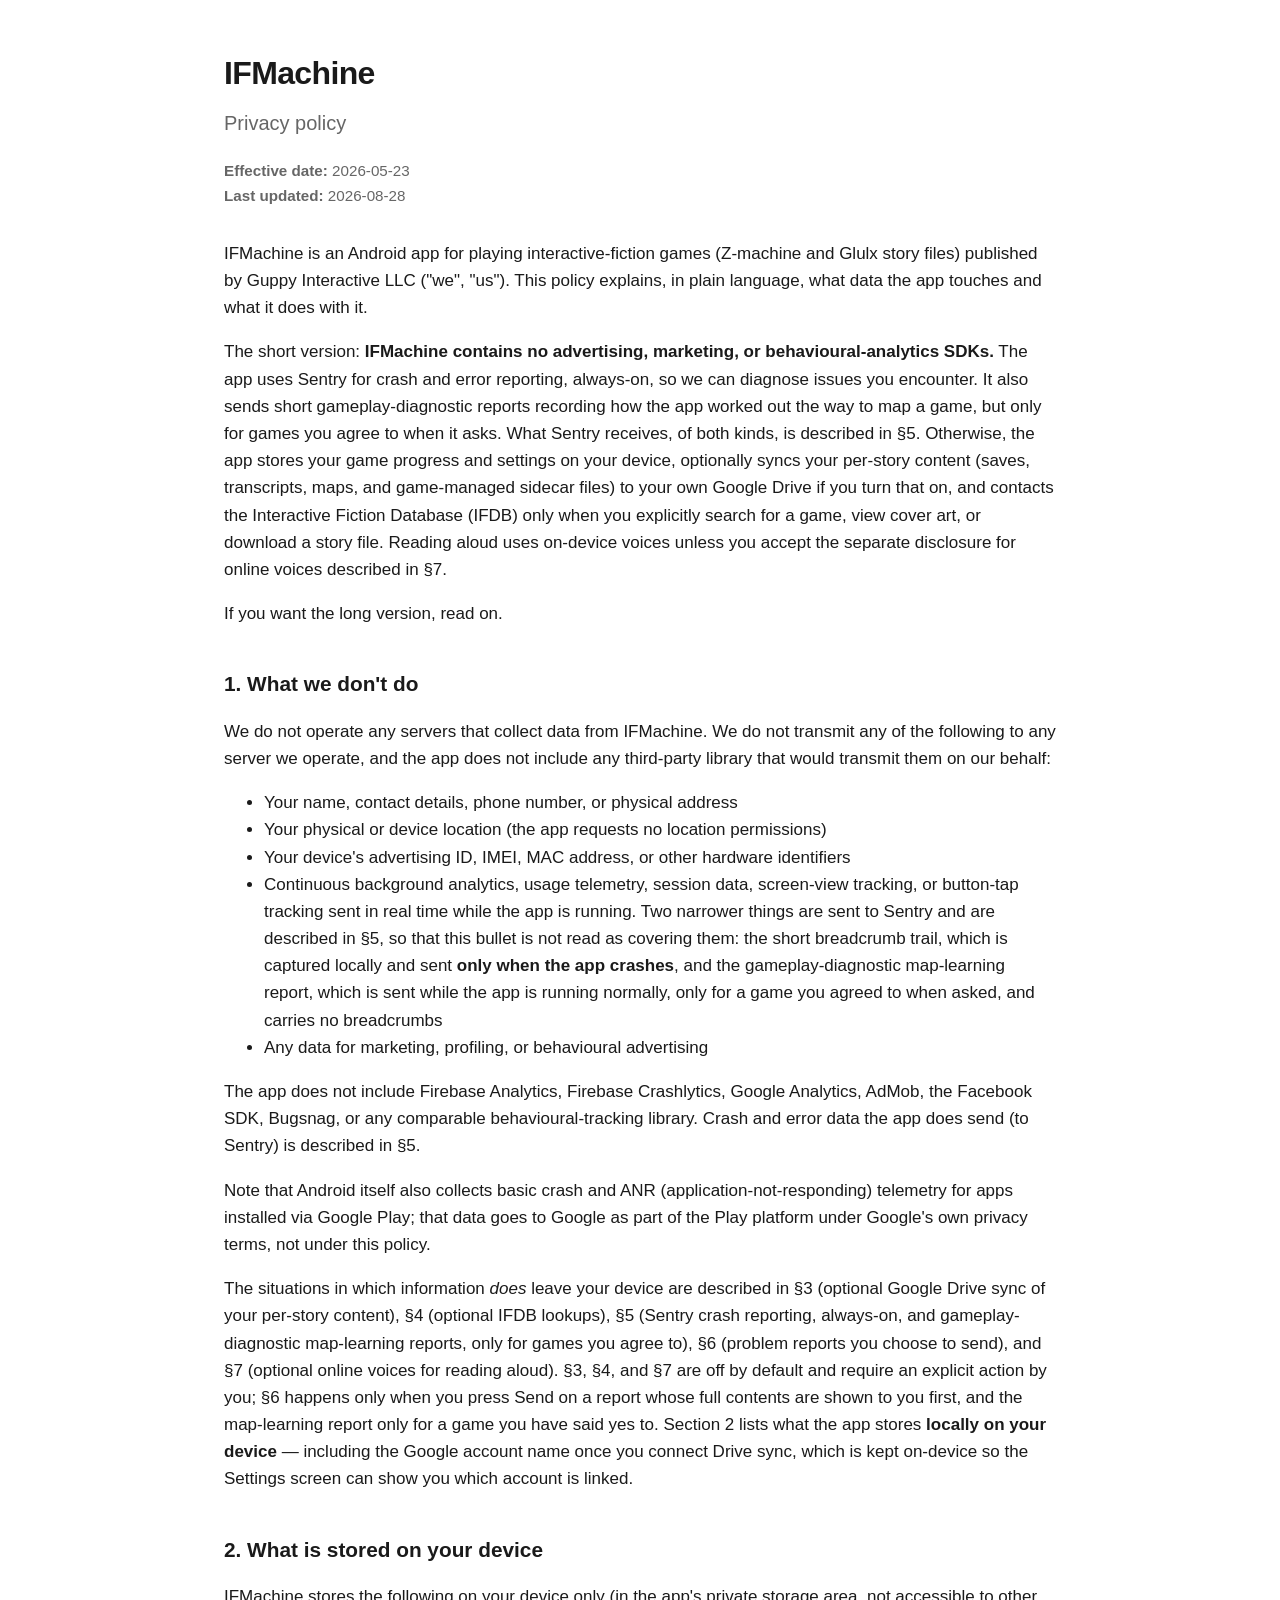
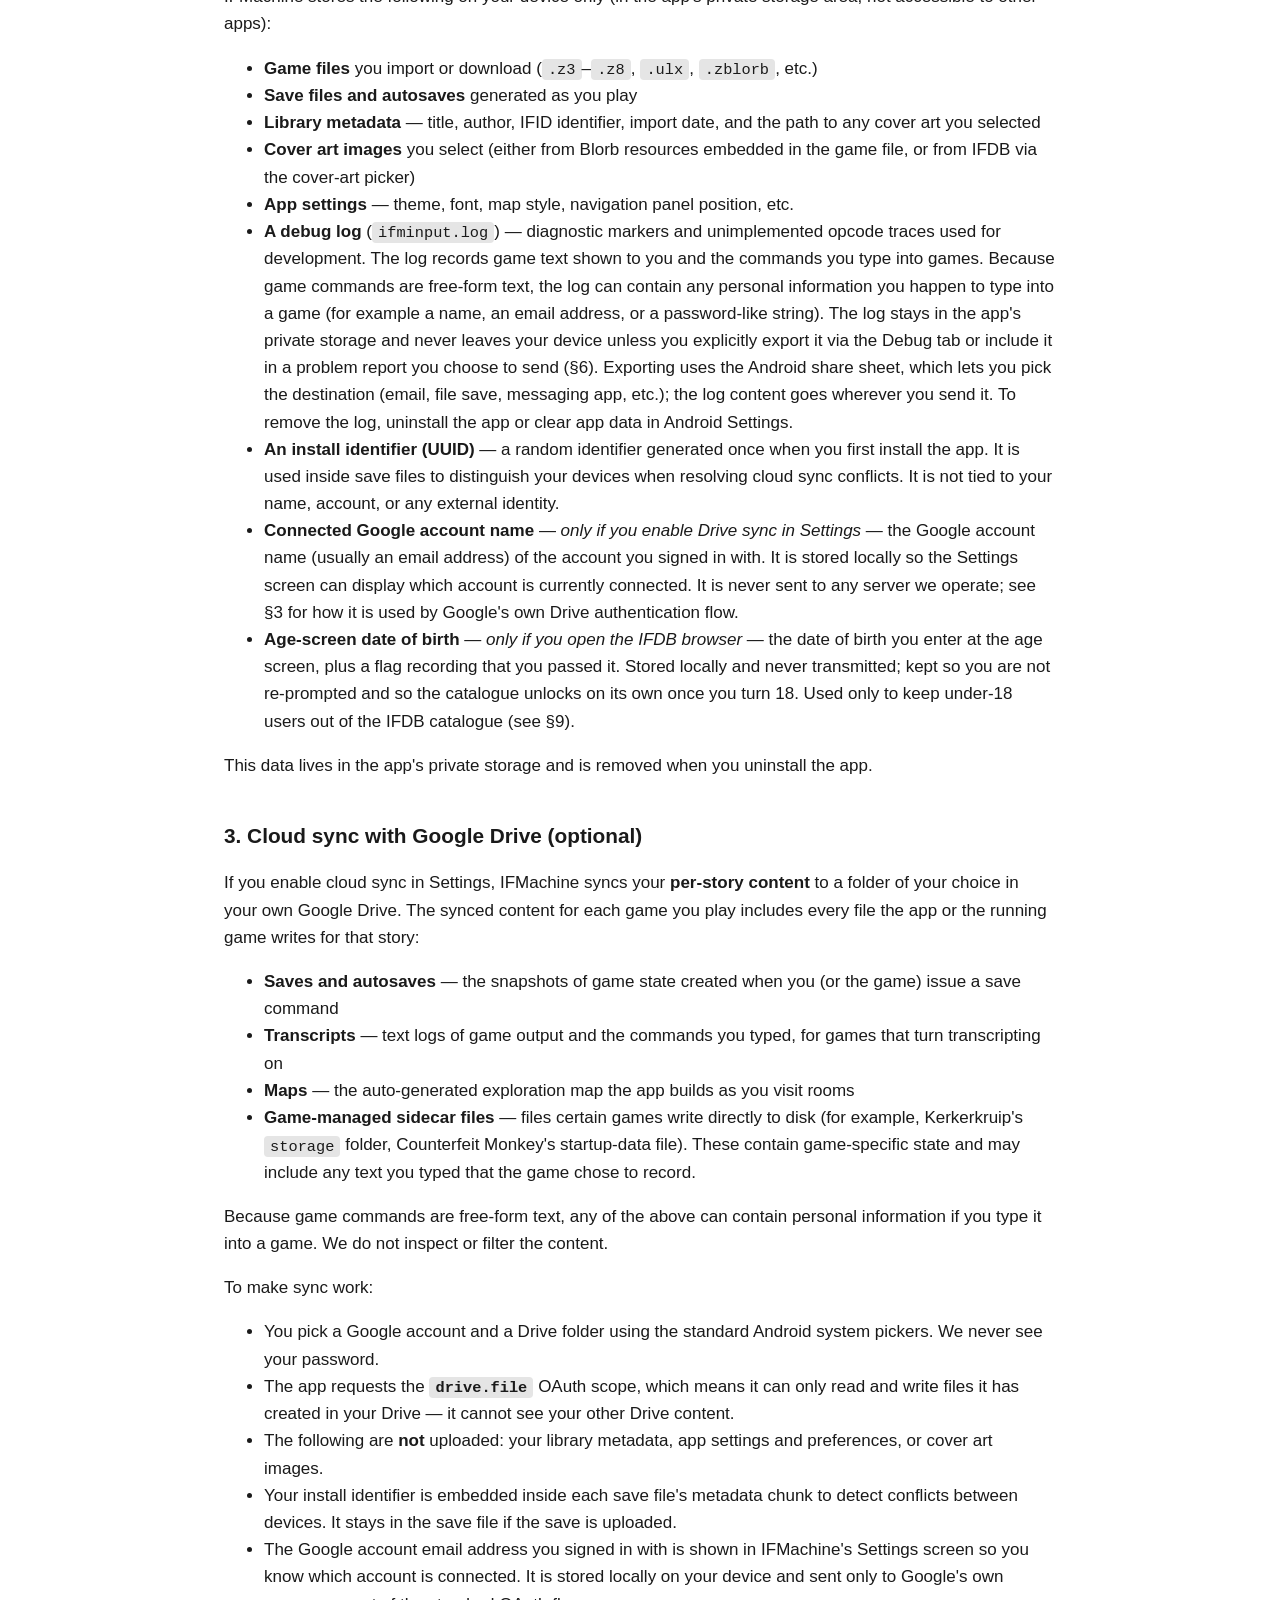
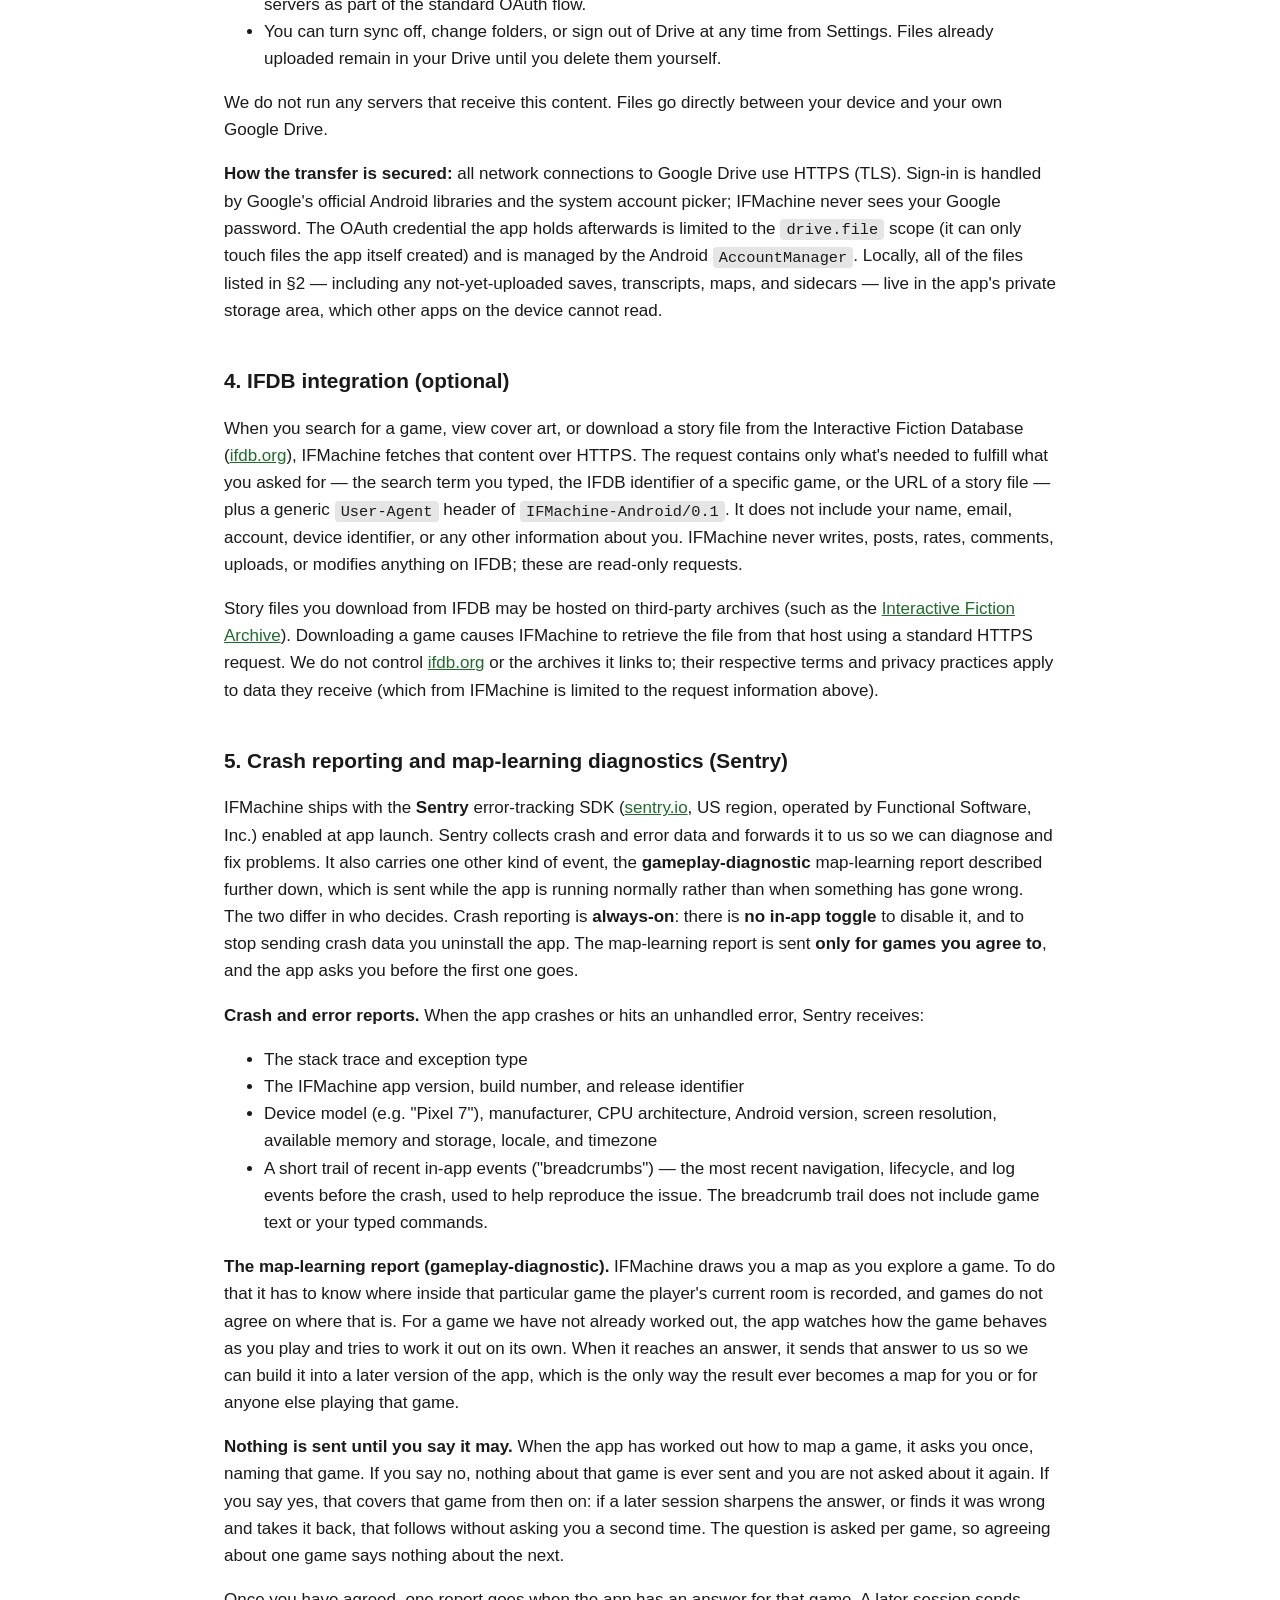
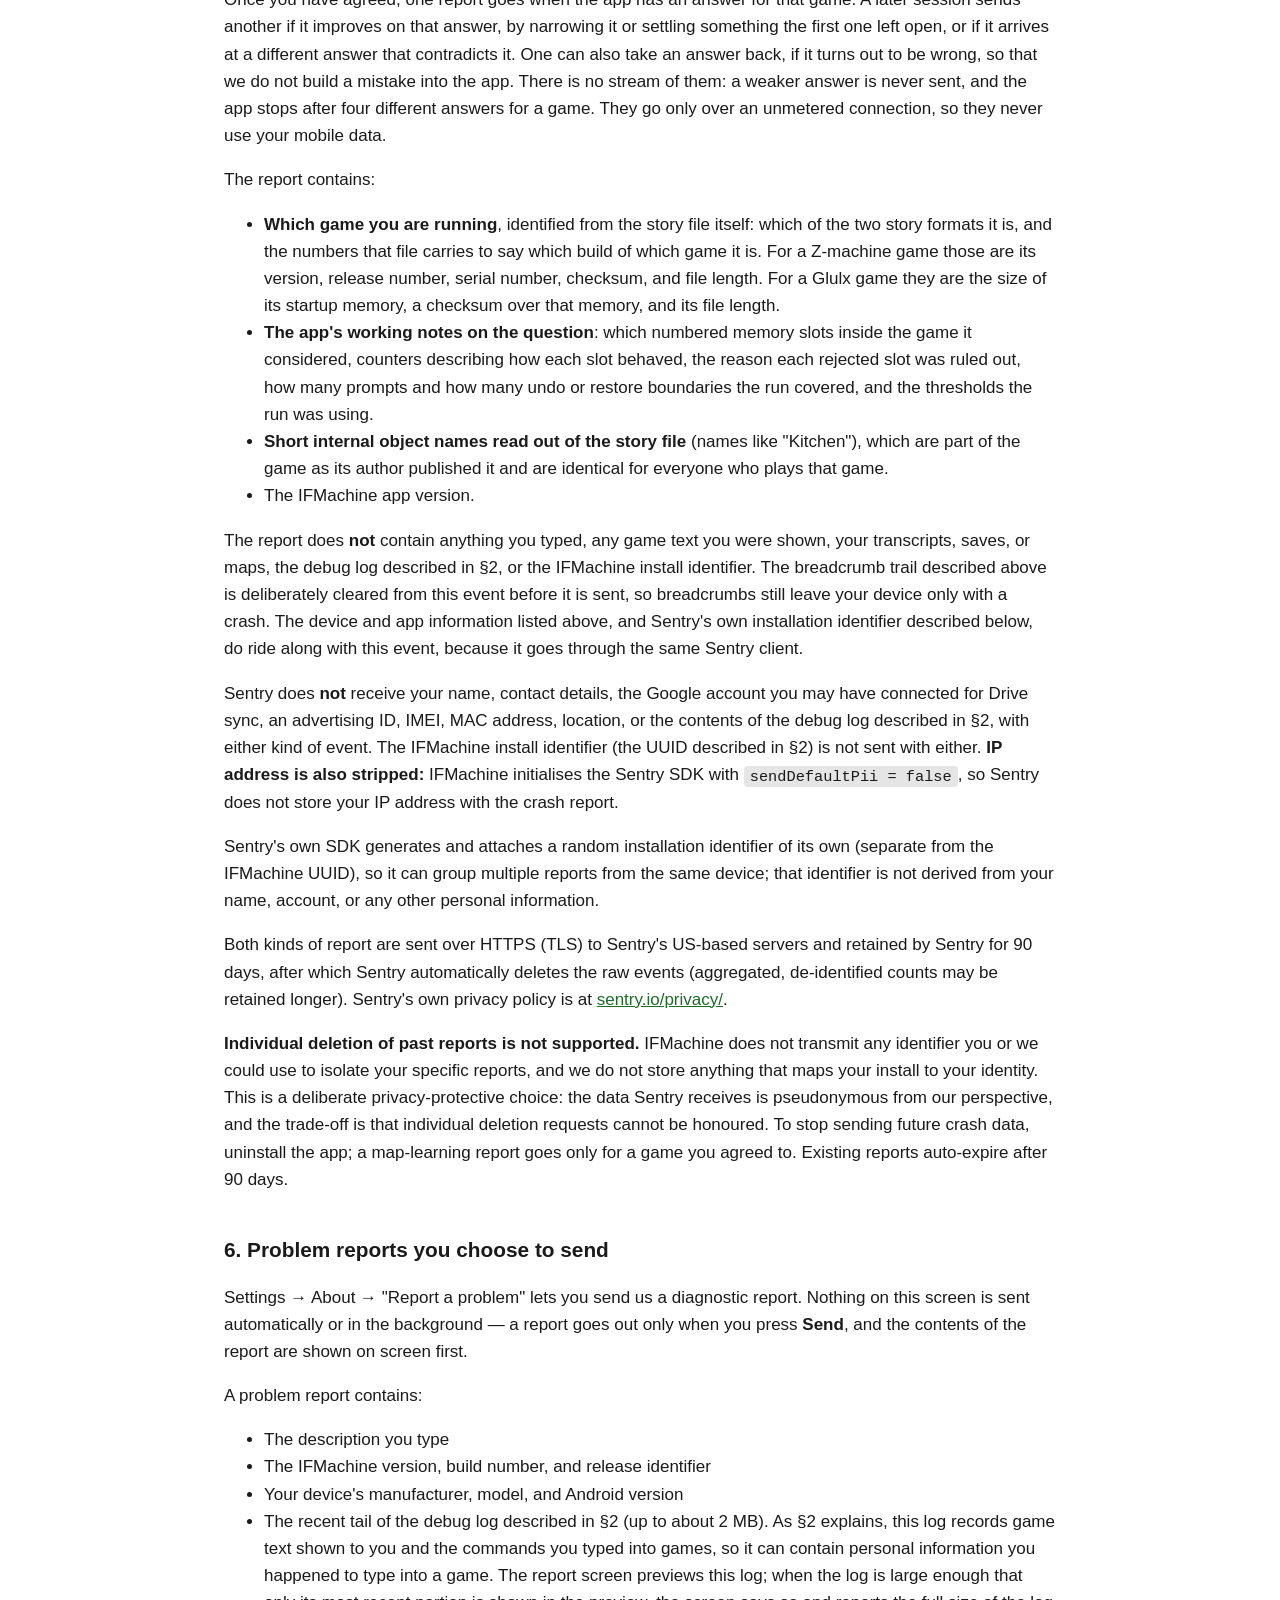
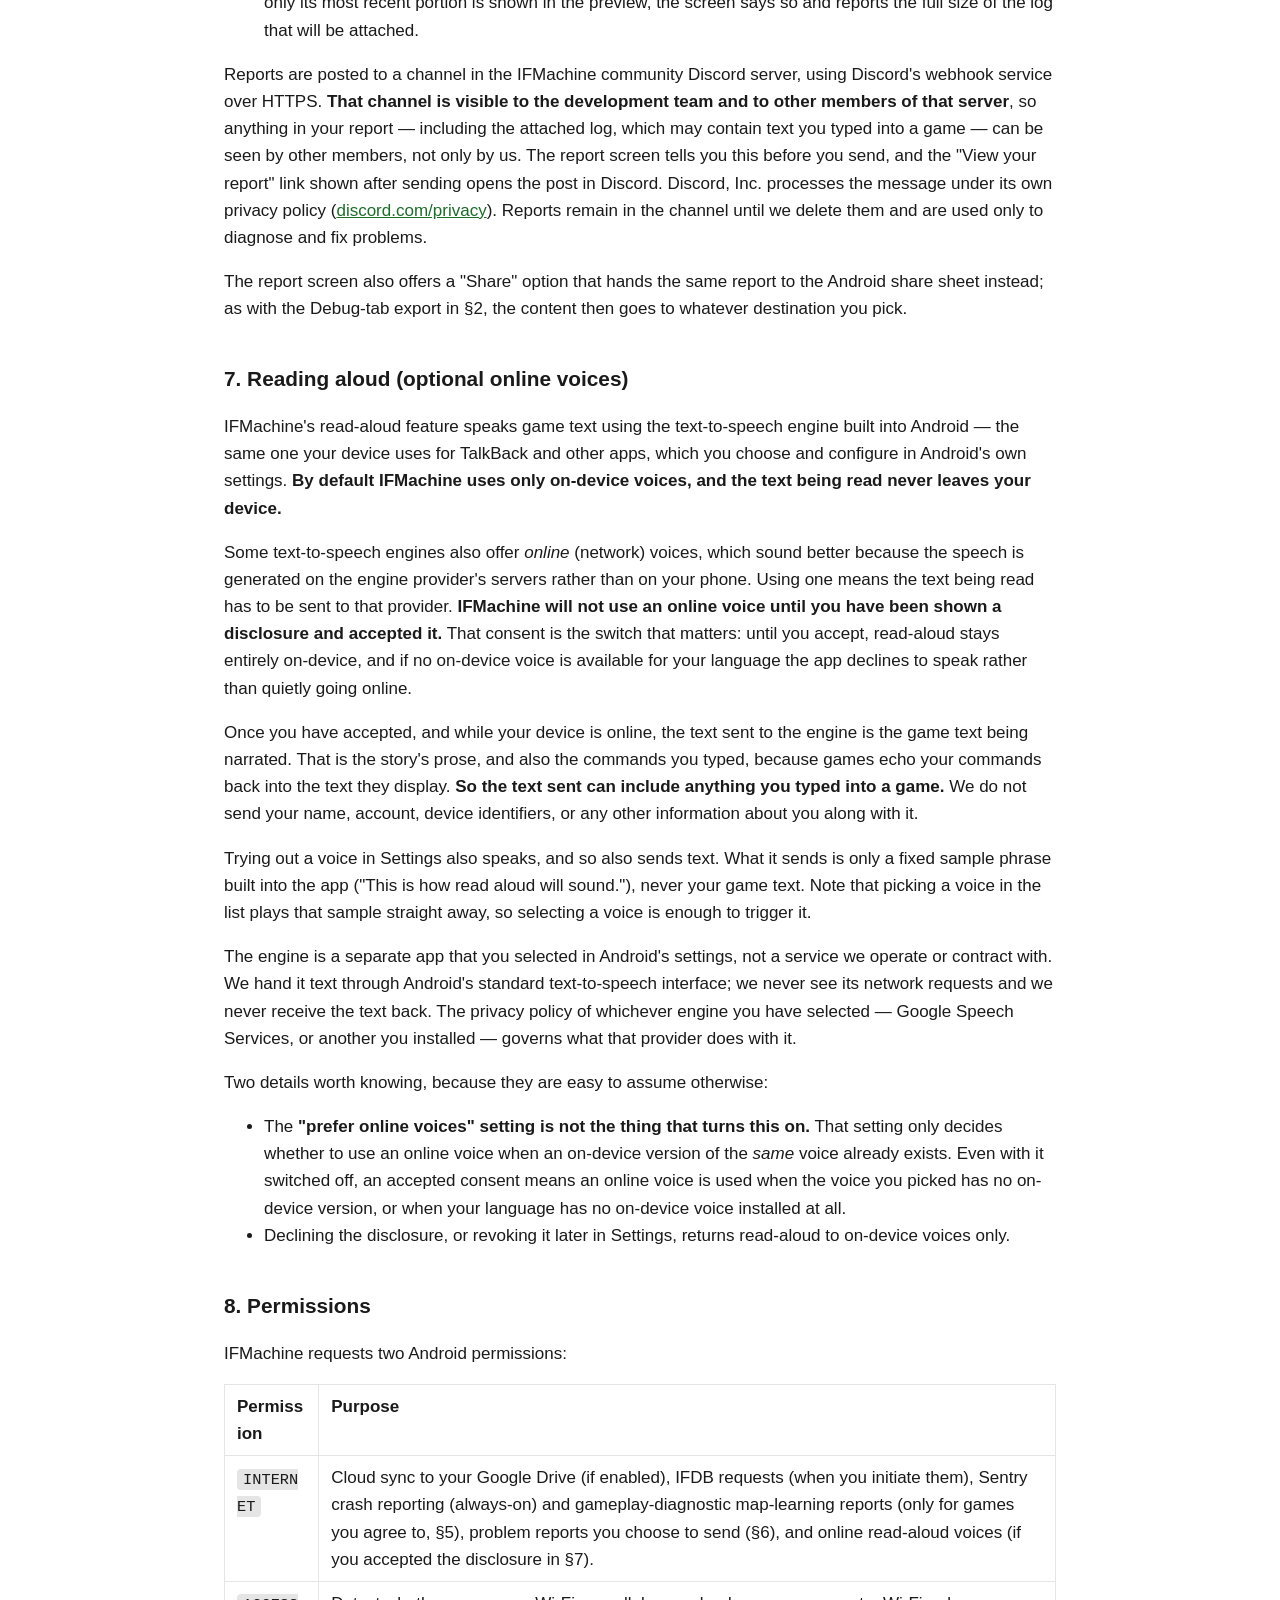
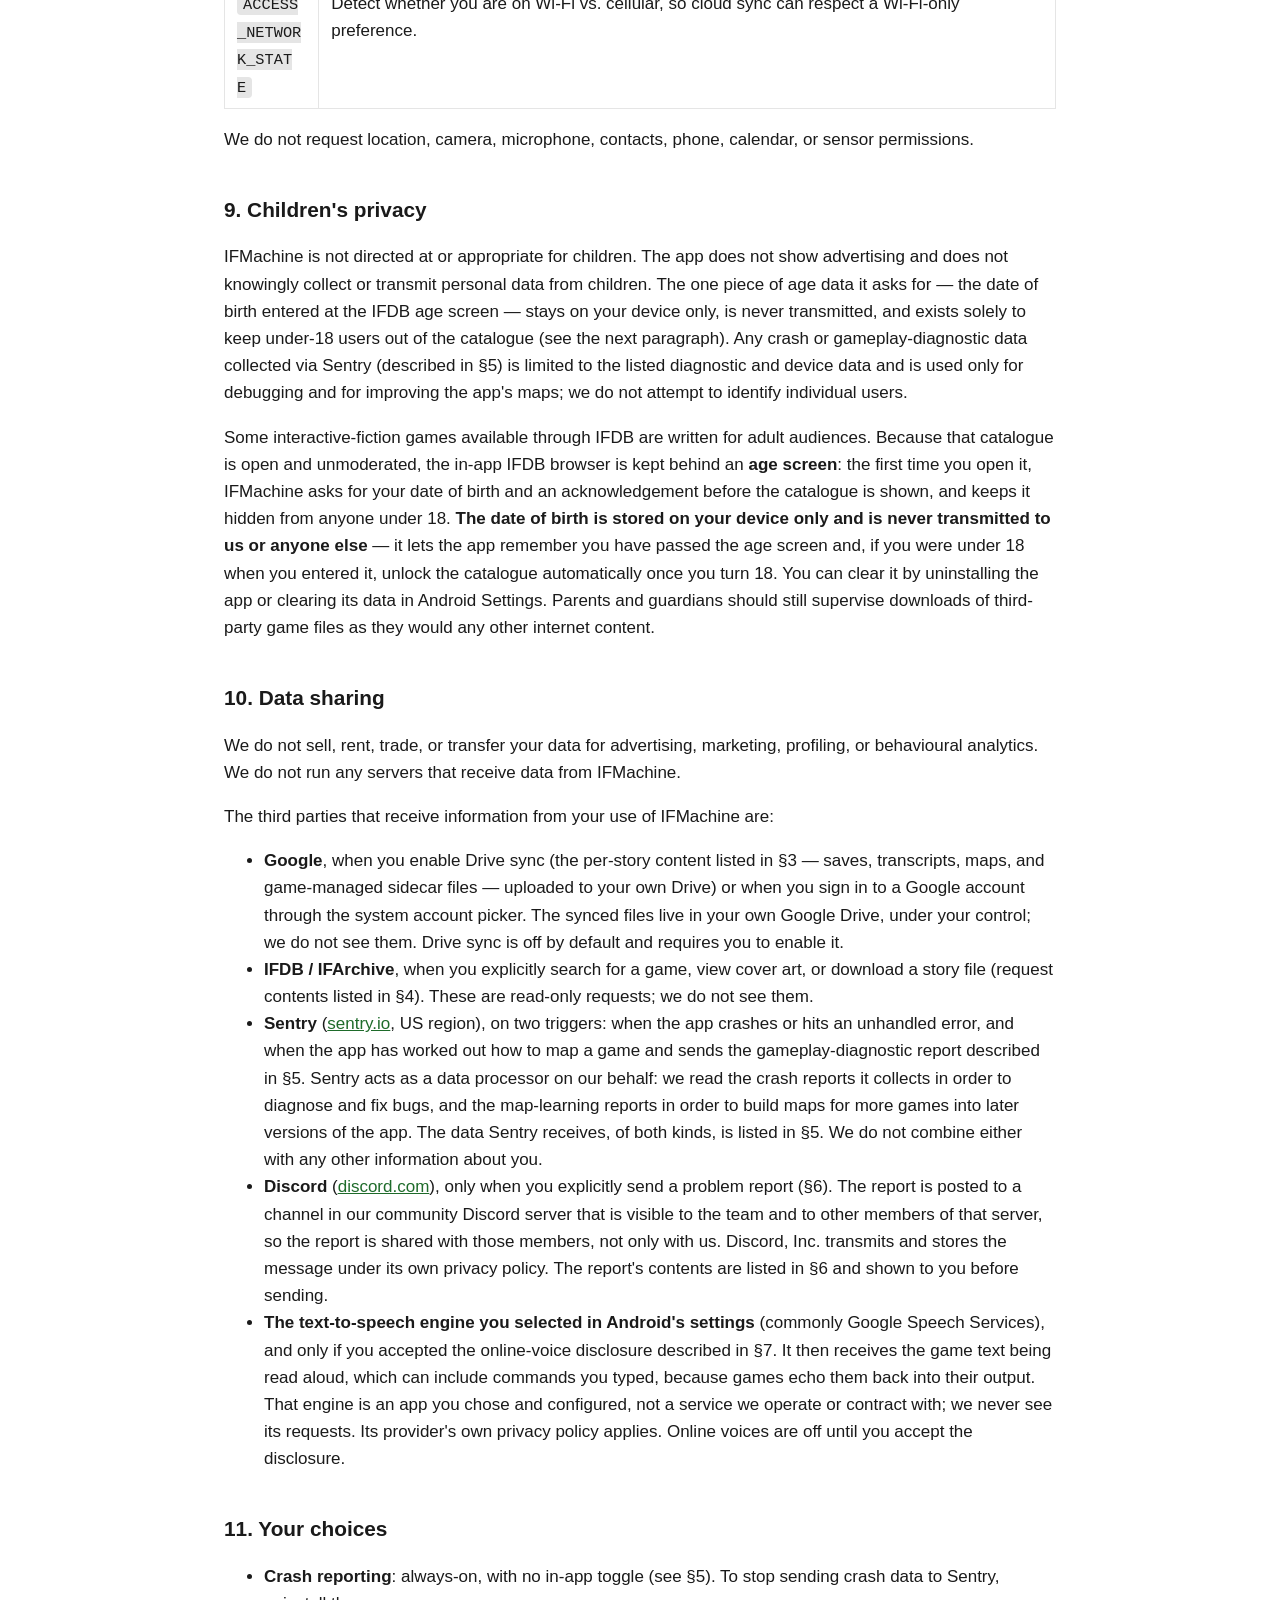
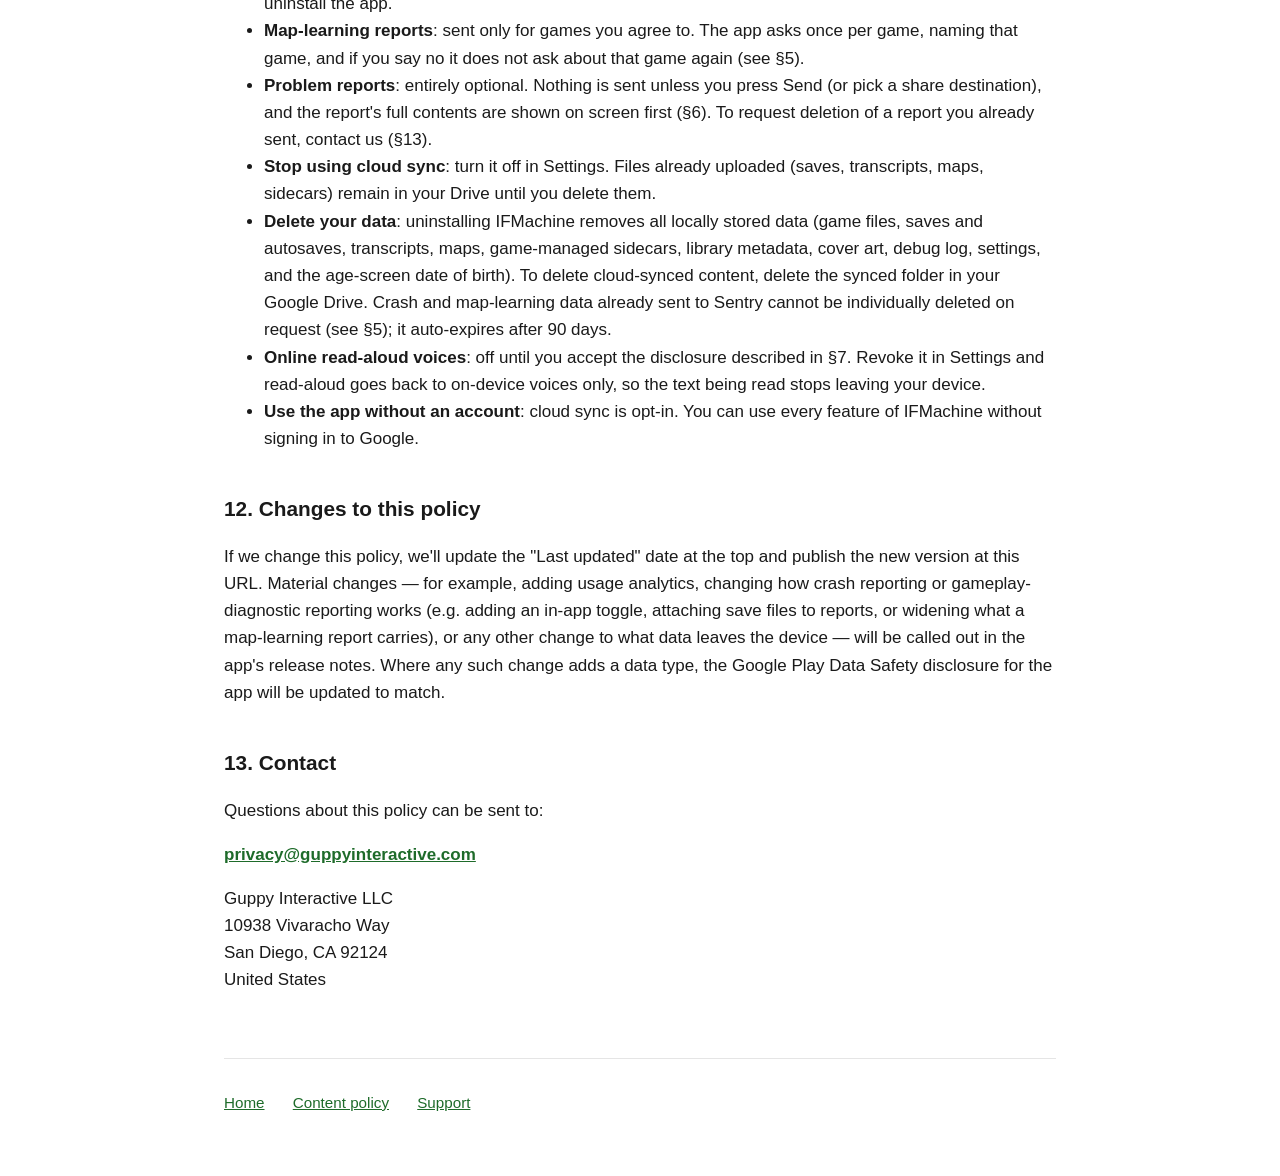
==== commit 02ca06a0: "index: what's new in 1.3.0 privacy: the map-learning report's game-identity bullet described only th" ====
--- a/privacy.html
+++ b/privacy.html
@@ -16,7 +16,7 @@
 
     <p class="meta">
       <strong>Effective date:</strong> 2026-05-23<br>
-      <strong>Last updated:</strong> 2026-08-16
+      <strong>Last updated:</strong> 2026-08-28
     </p>
 
     <p>IFMachine is an Android app for playing interactive-fiction games (Z-machine and Glulx story files) published by Guppy Interactive LLC ("we", "us"). This policy explains, in plain language, what data the app touches and what it does with it.</p>
@@ -117,7 +117,7 @@
     <p>The report contains:</p>
 
     <ul>
-      <li><strong>Which game you are running</strong>, identified from the story file itself: its Z-machine version, release number, serial number, checksum, and file length. Not the title shown in your library, not the filename, and nothing about where you got it.</li>
+      <li><strong>Which game you are running</strong>, identified from the story file itself: which of the two story formats it is, and the numbers that file carries to say which build of which game it is. For a Z-machine game those are its version, release number, serial number, checksum, and file length. For a Glulx game they are the size of its startup memory, a checksum over that memory, and its file length.</li>
       <li><strong>The app's working notes on the question</strong>: which numbered memory slots inside the game it considered, counters describing how each slot behaved, the reason each rejected slot was ruled out, how many prompts and how many undo or restore boundaries the run covered, and the thresholds the run was using.</li>
       <li><strong>Short internal object names read out of the story file</strong> (names like "Kitchen"), which are part of the game as its author published it and are identical for everyone who plays that game.</li>
       <li>The IFMachine app version.</li>
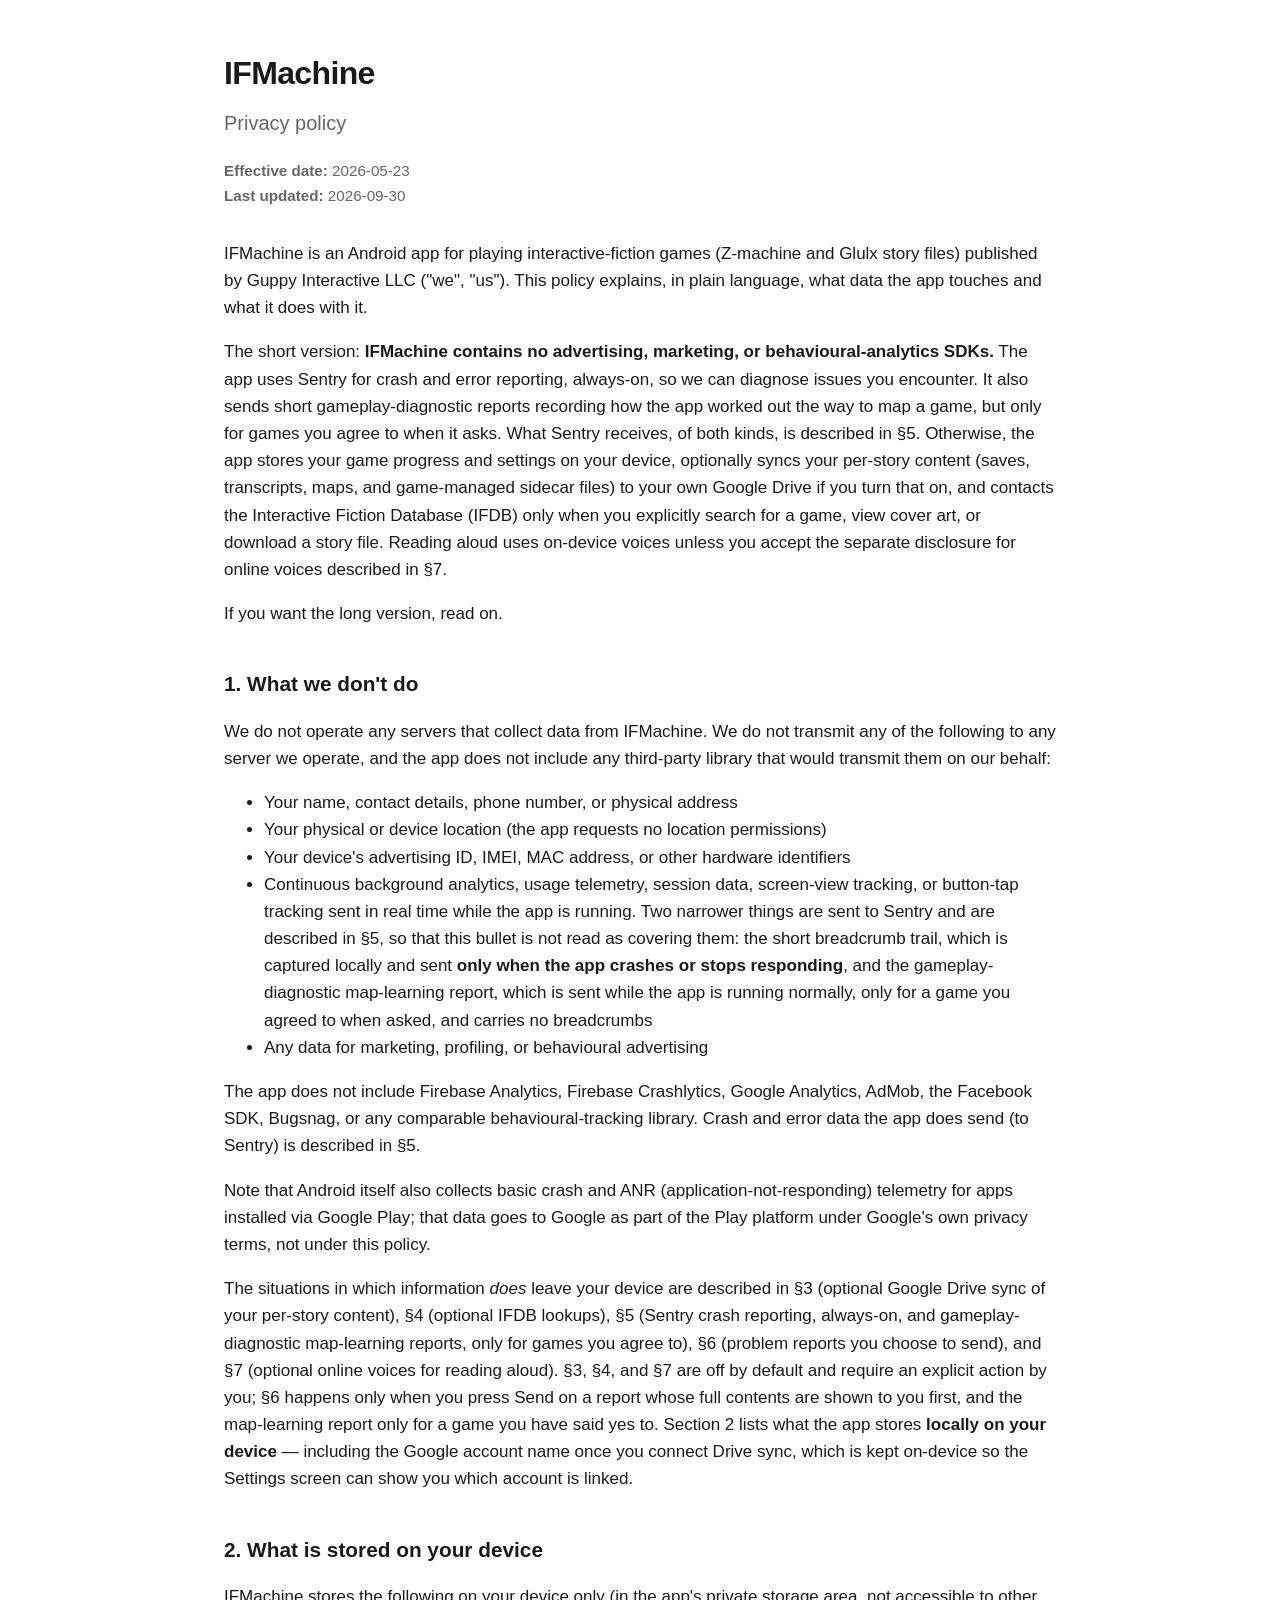
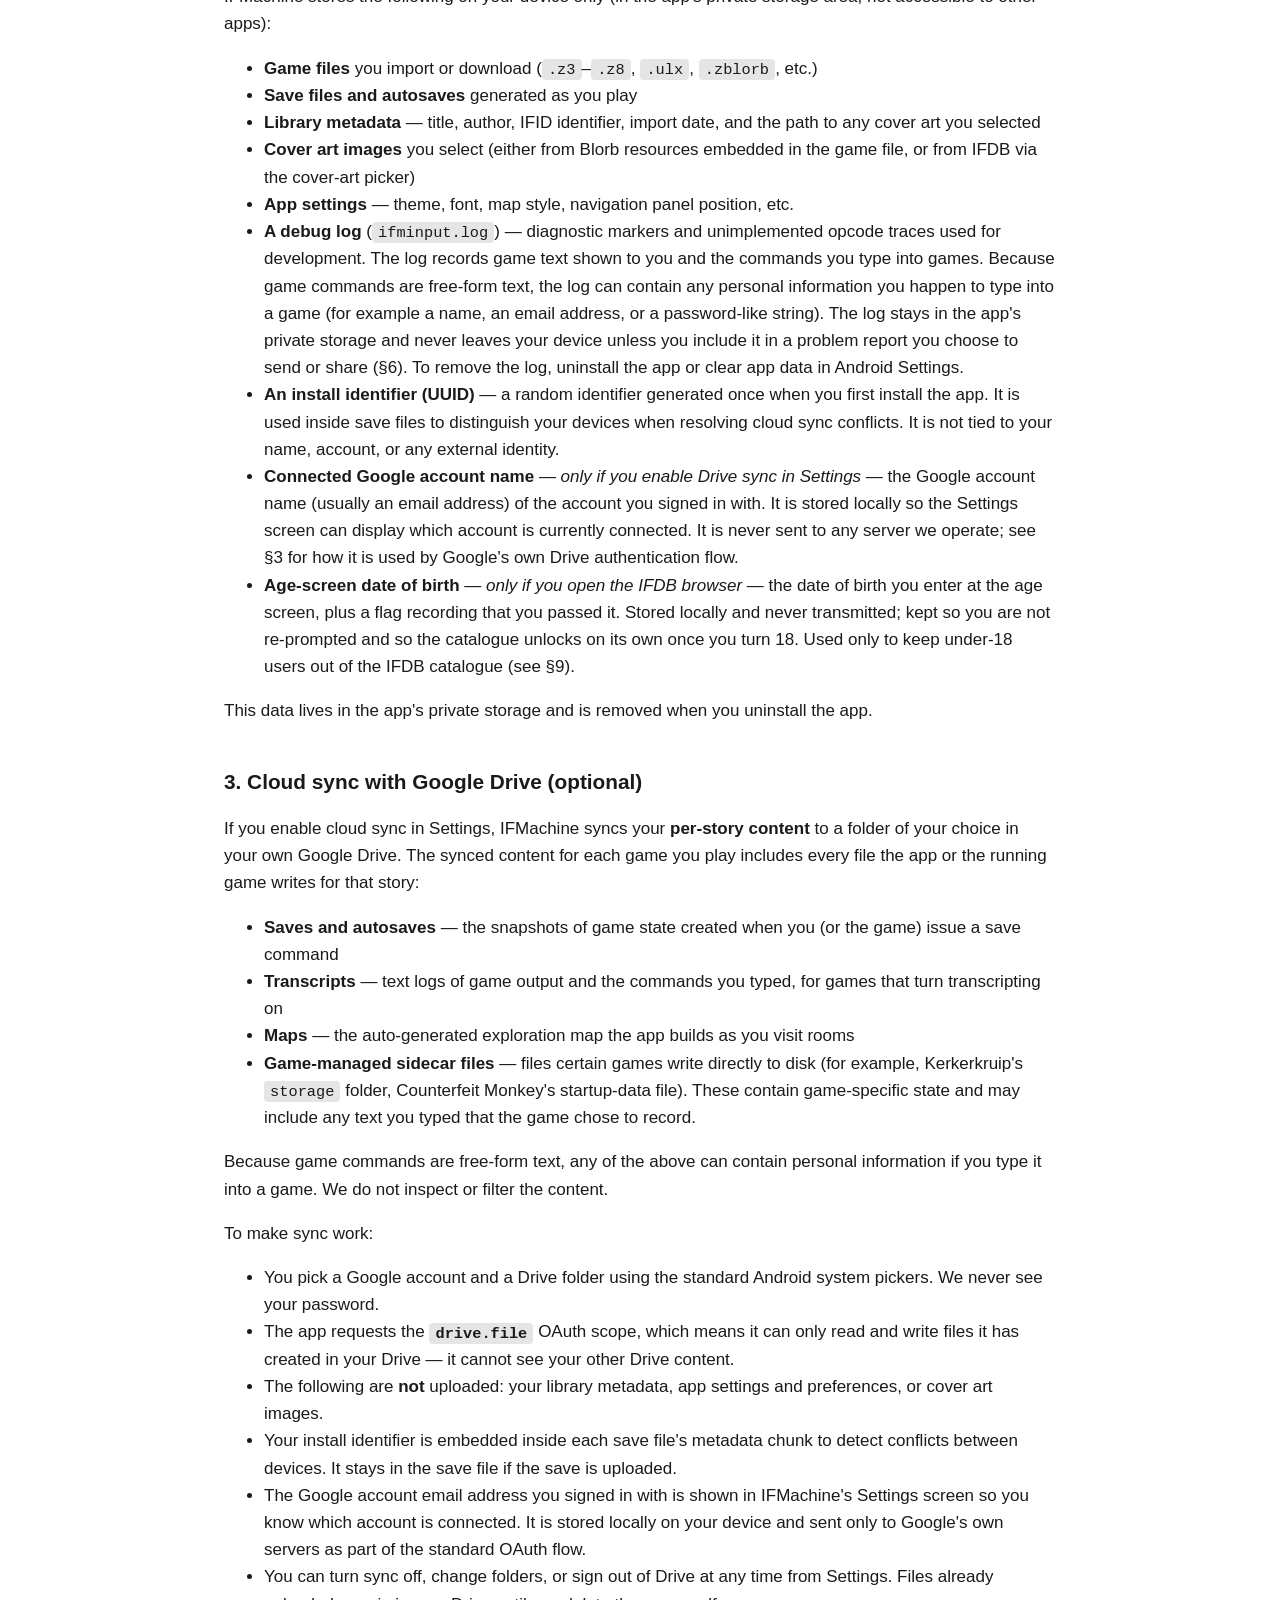
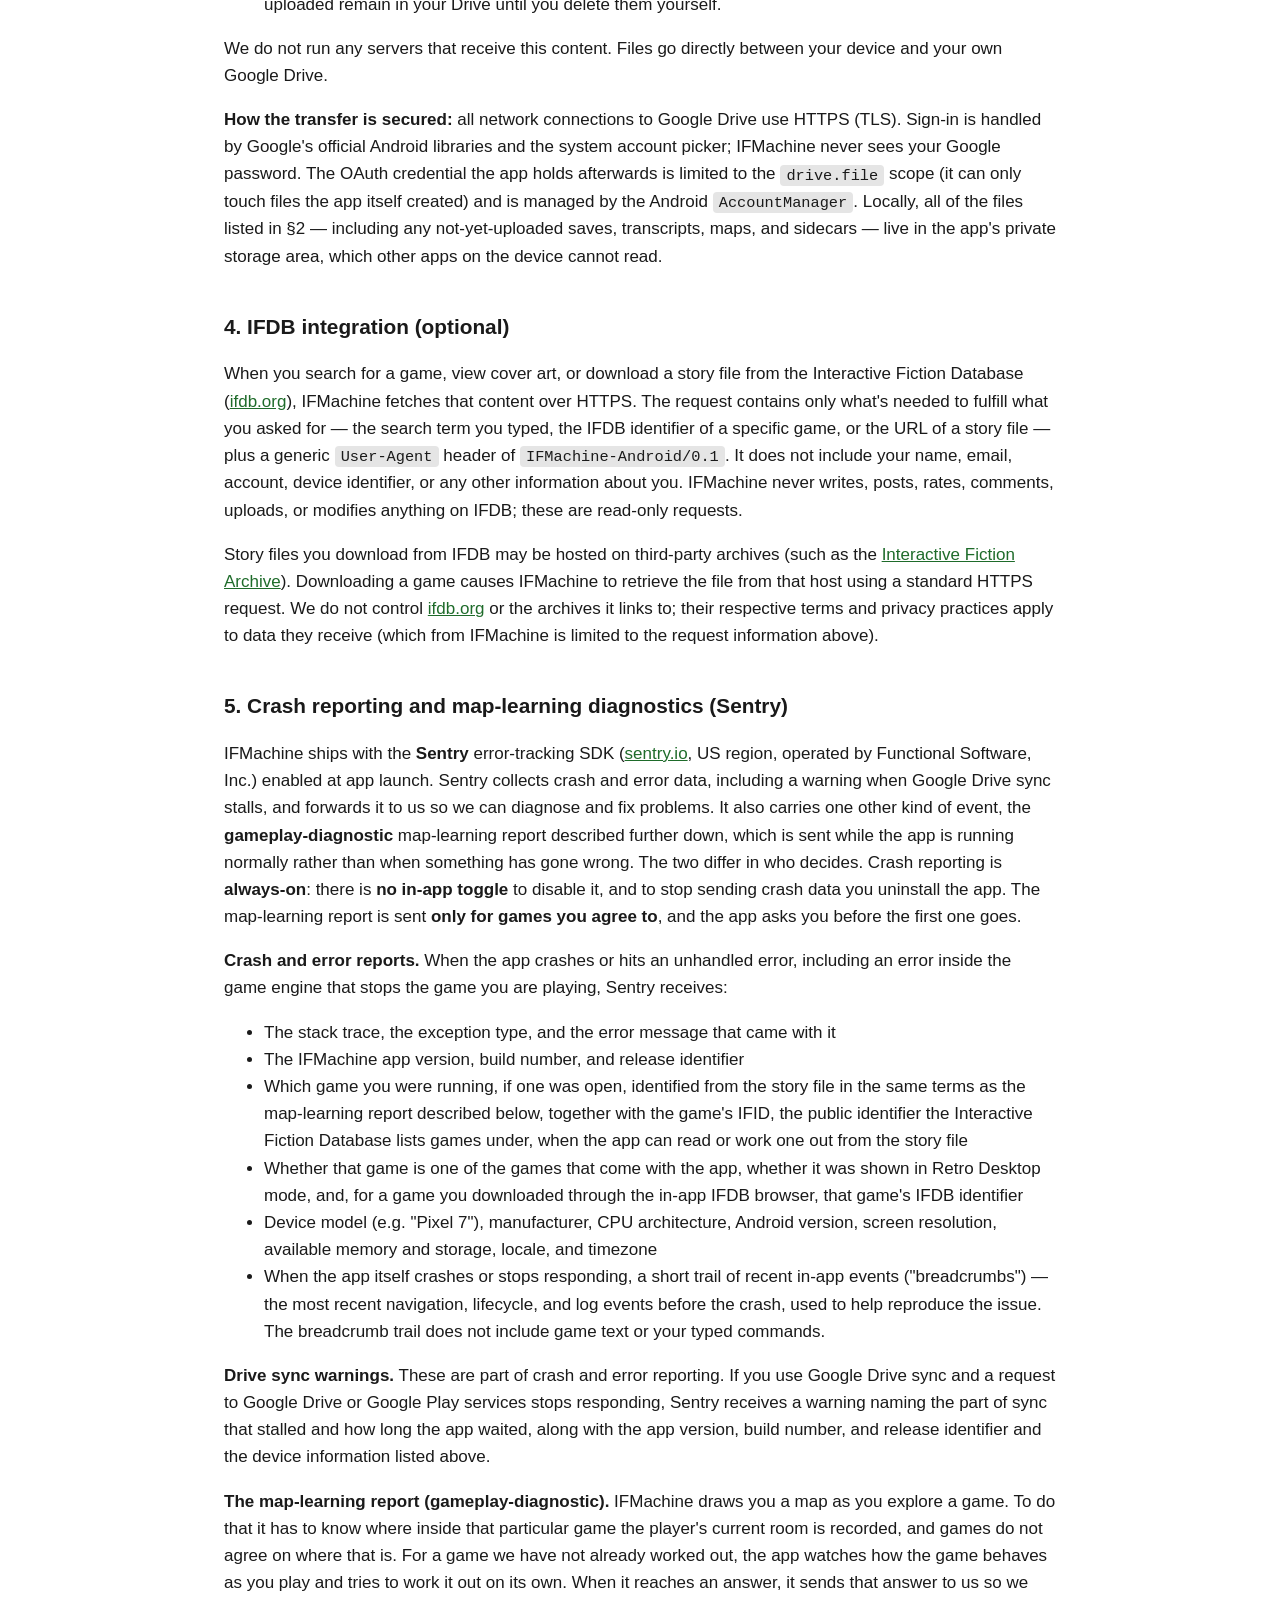
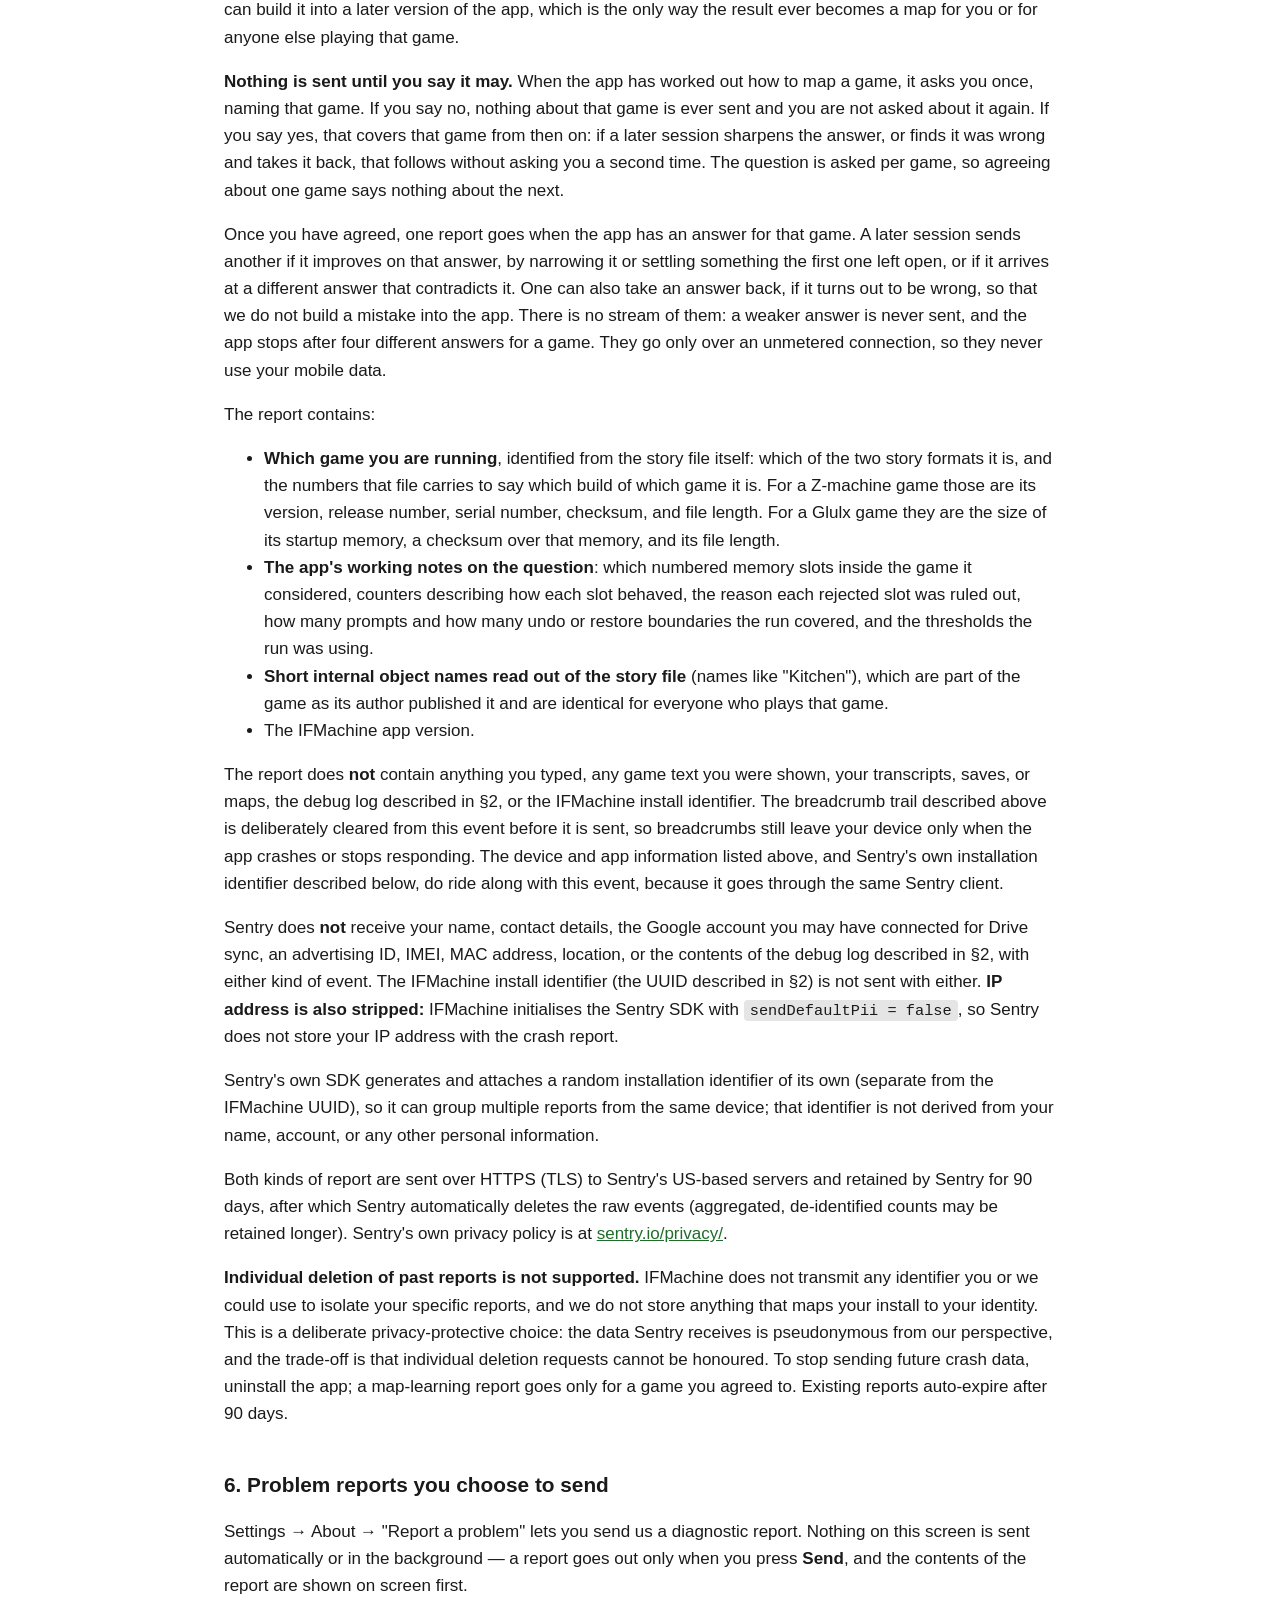
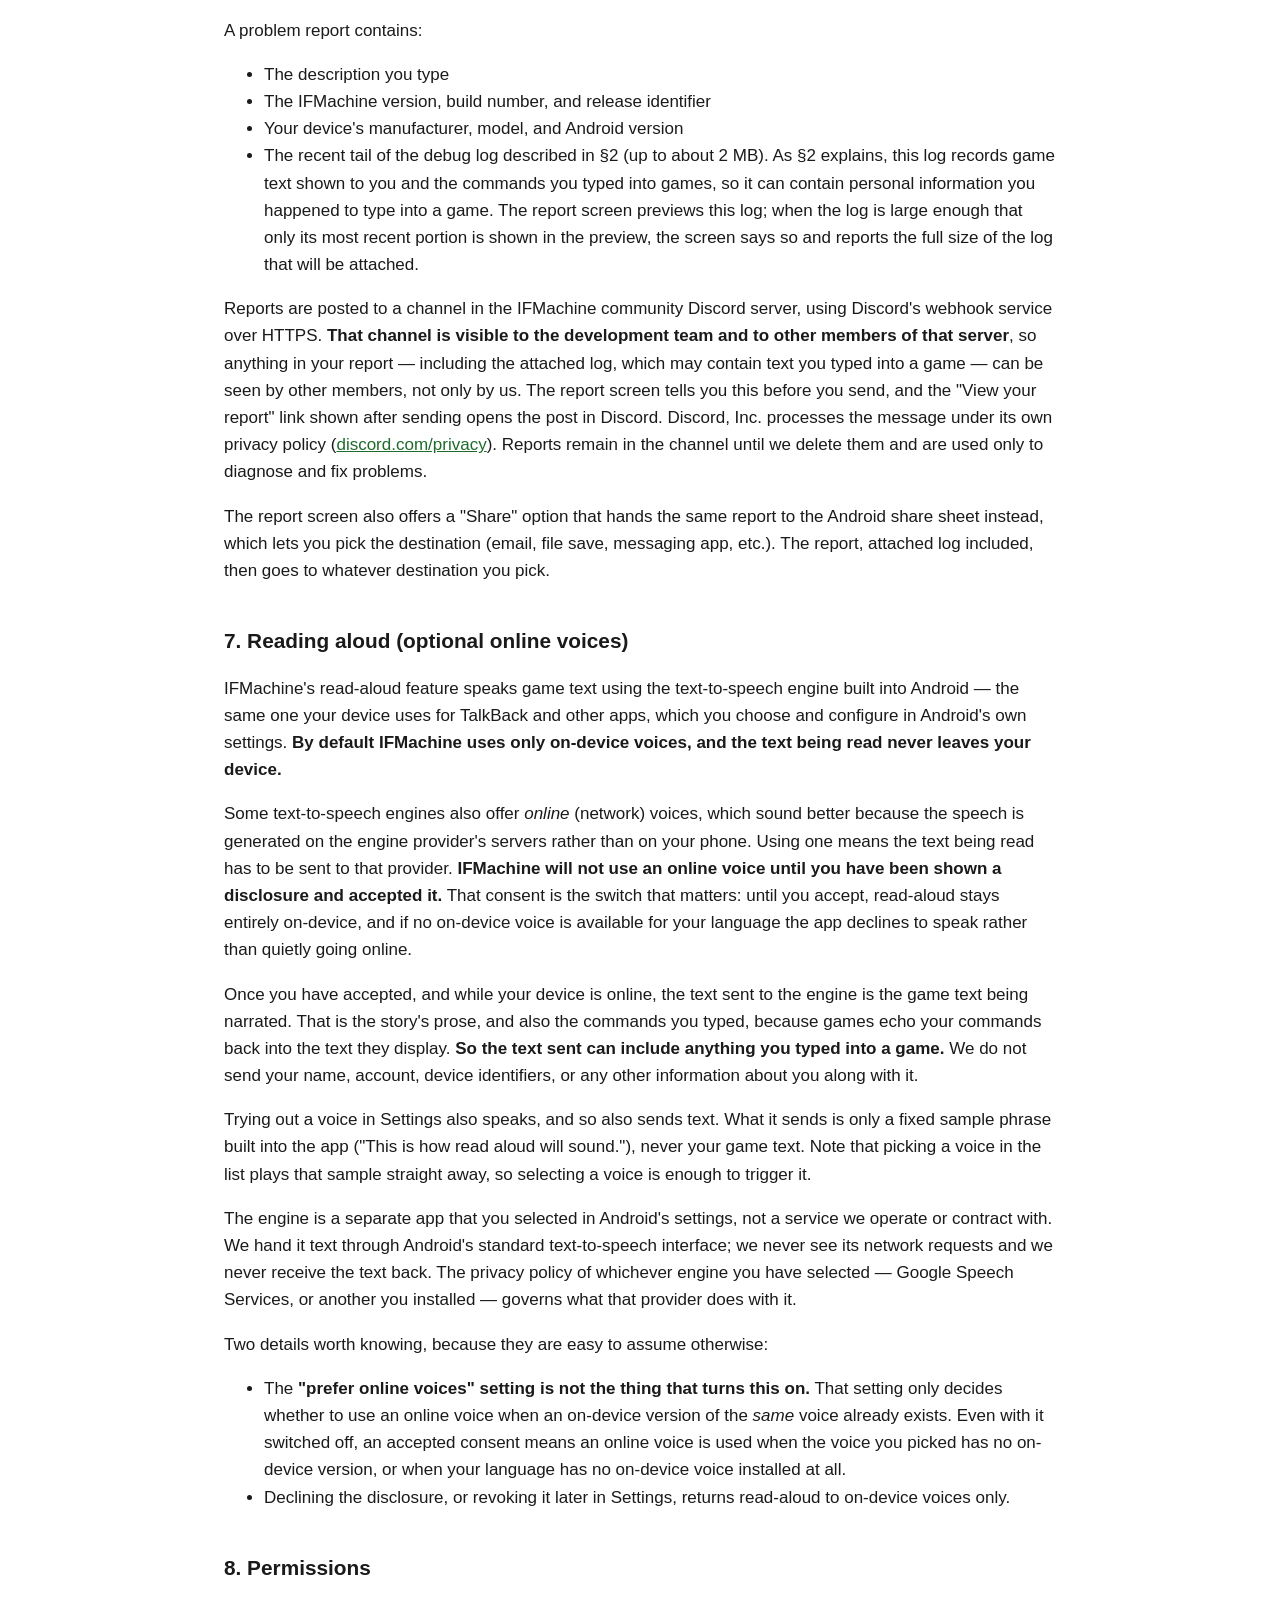
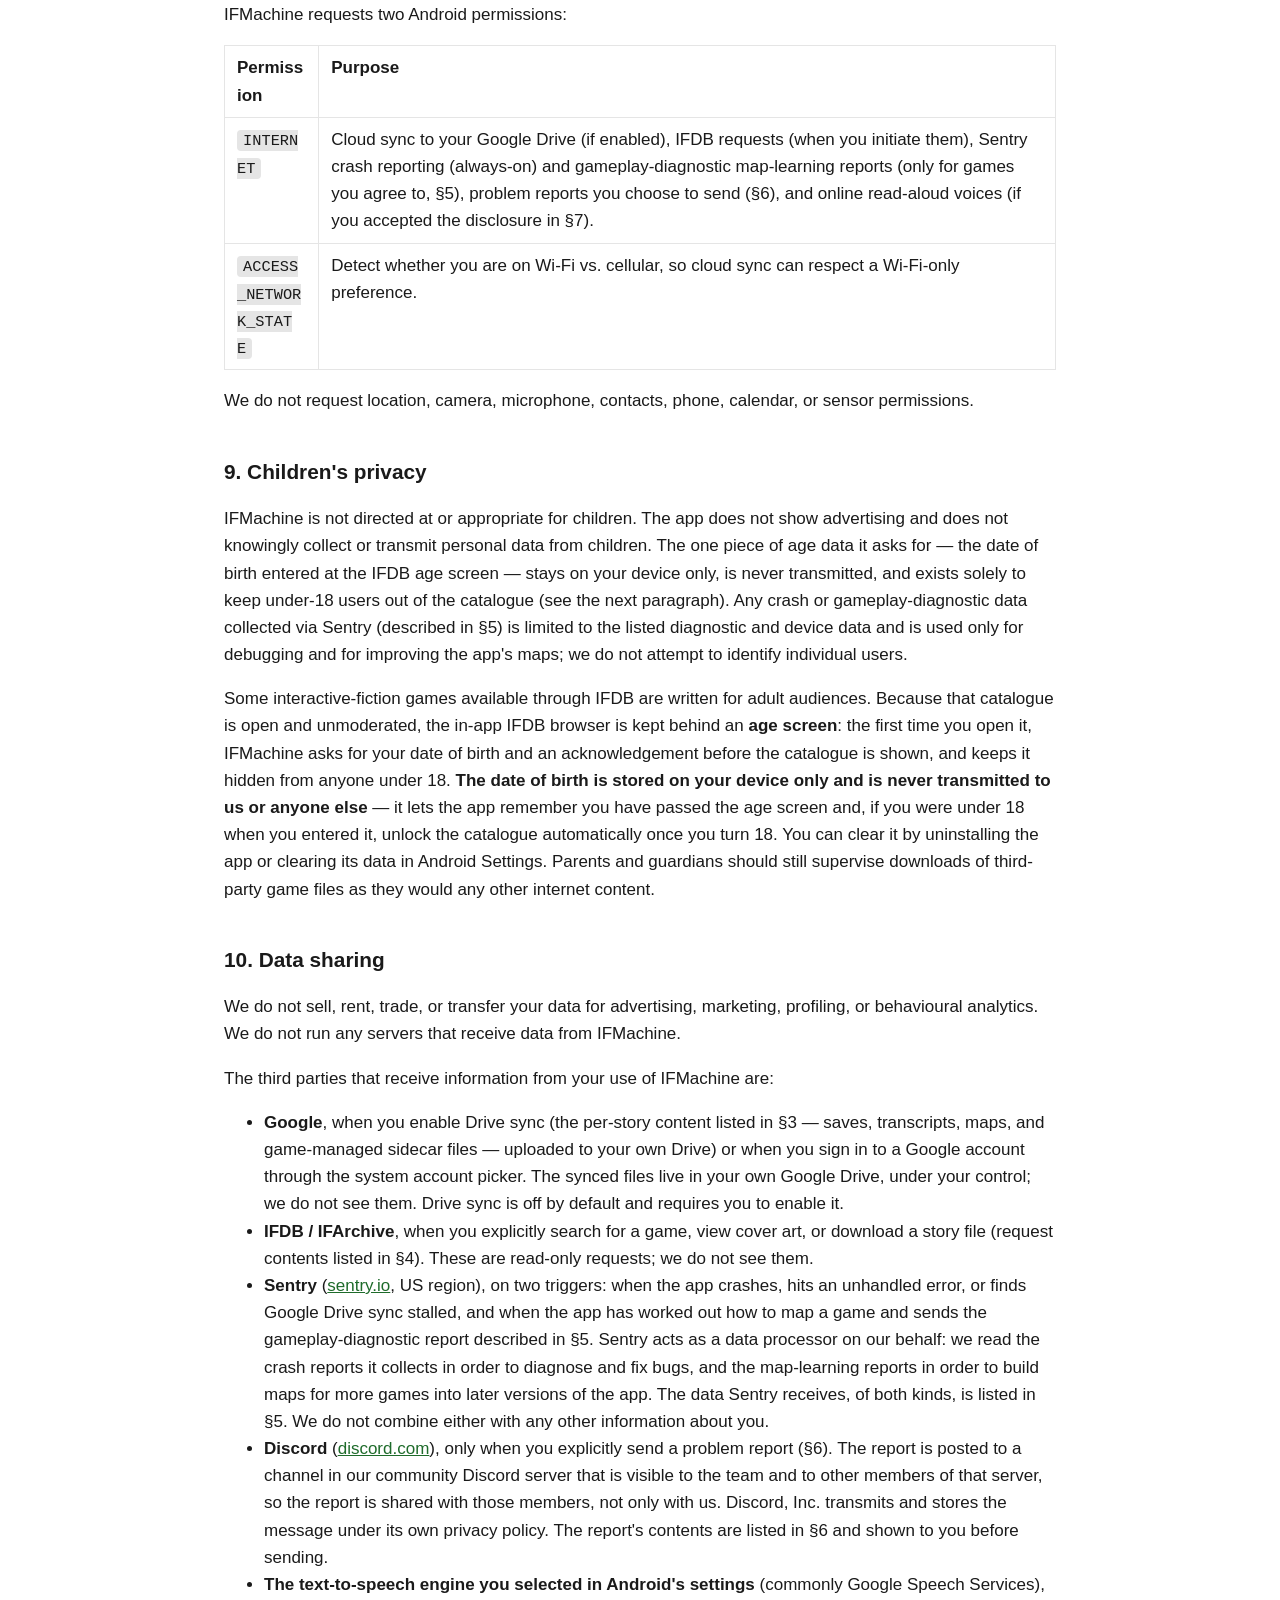
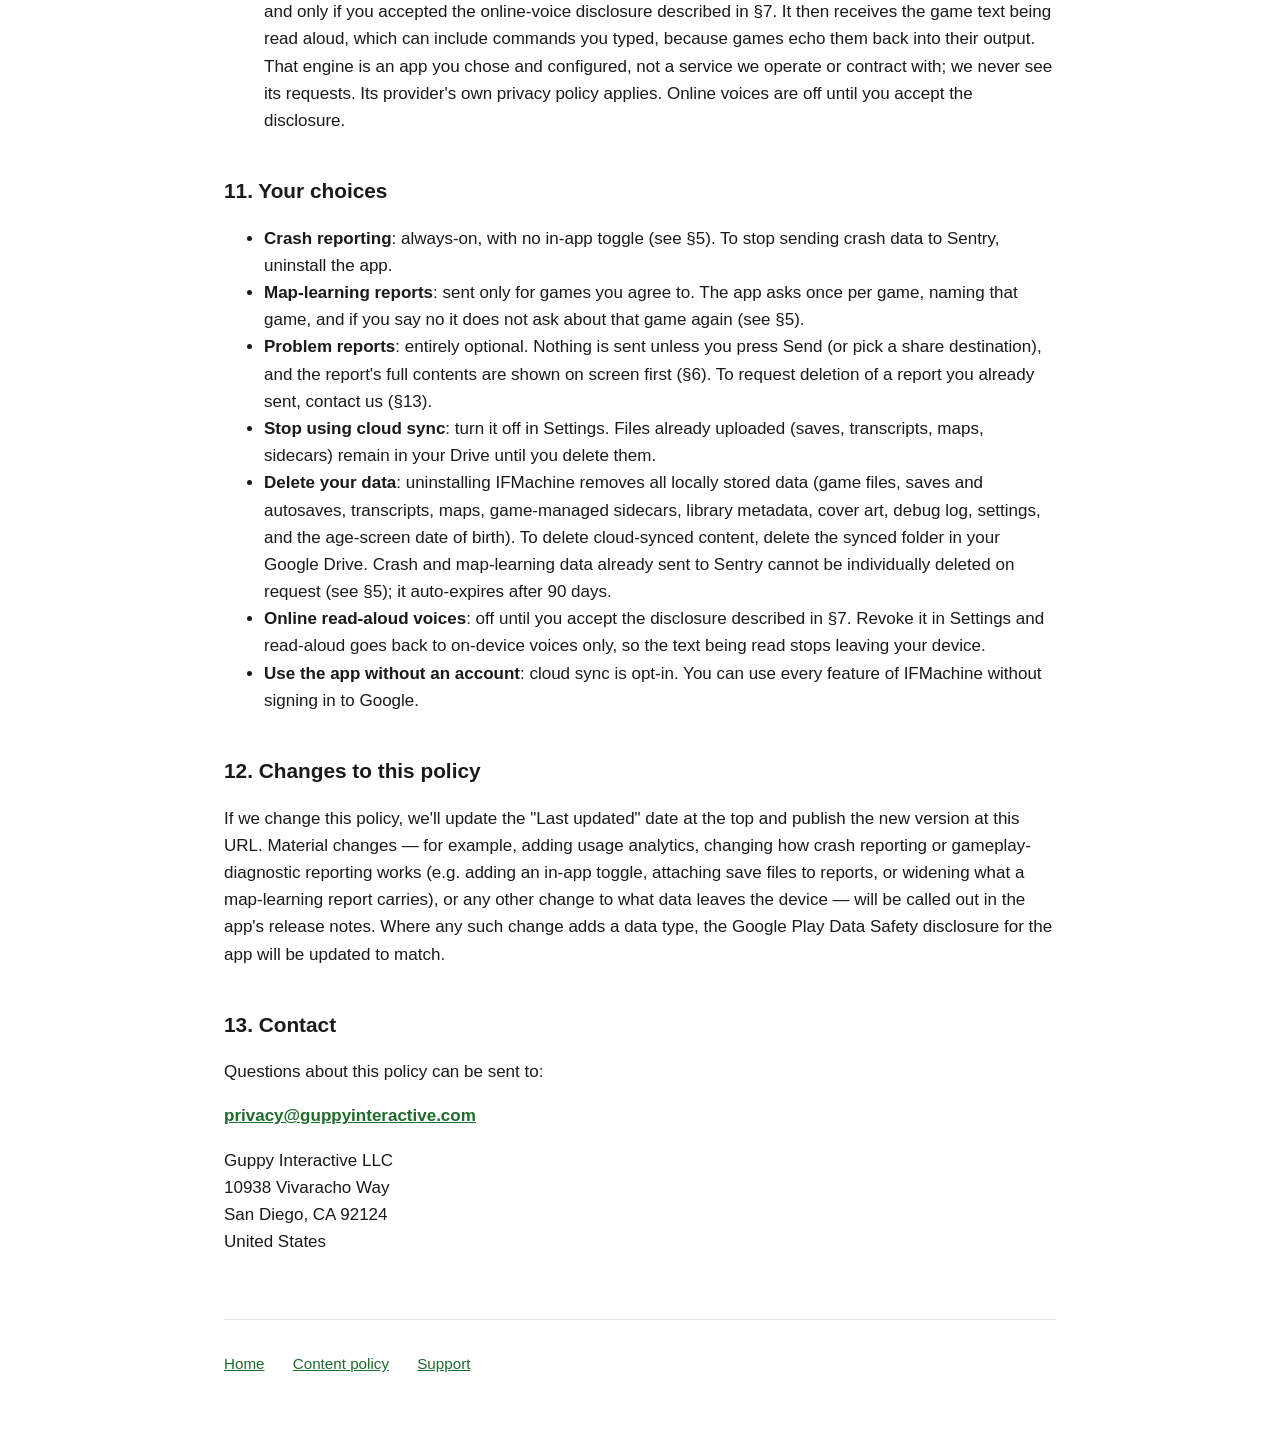
==== commit 4fa07fa9: "privacy: regenerate for 1.6.0 make privacy from legal/PRIVACY_POLICY.md at v1.6.0 (last updated 2026" ====
--- a/privacy.html
+++ b/privacy.html
@@ -16,7 +16,7 @@
 
     <p class="meta">
       <strong>Effective date:</strong> 2026-05-23<br>
-      <strong>Last updated:</strong> 2026-08-28
+      <strong>Last updated:</strong> 2026-09-30
     </p>
 
     <p>IFMachine is an Android app for playing interactive-fiction games (Z-machine and Glulx story files) published by Guppy Interactive LLC ("we", "us"). This policy explains, in plain language, what data the app touches and what it does with it.</p>
@@ -33,7 +33,7 @@
       <li>Your name, contact details, phone number, or physical address</li>
       <li>Your physical or device location (the app requests no location permissions)</li>
       <li>Your device's advertising ID, IMEI, MAC address, or other hardware identifiers</li>
-      <li>Continuous background analytics, usage telemetry, session data, screen-view tracking, or button-tap tracking sent in real time while the app is running. Two narrower things are sent to Sentry and are described in §5, so that this bullet is not read as covering them: the short breadcrumb trail, which is captured locally and sent <strong>only when the app crashes</strong>, and the gameplay-diagnostic map-learning report, which is sent while the app is running normally, only for a game you agreed to when asked, and carries no breadcrumbs</li>
+      <li>Continuous background analytics, usage telemetry, session data, screen-view tracking, or button-tap tracking sent in real time while the app is running. Two narrower things are sent to Sentry and are described in §5, so that this bullet is not read as covering them: the short breadcrumb trail, which is captured locally and sent <strong>only when the app crashes or stops responding</strong>, and the gameplay-diagnostic map-learning report, which is sent while the app is running normally, only for a game you agreed to when asked, and carries no breadcrumbs</li>
       <li>Any data for marketing, profiling, or behavioural advertising</li>
     </ul>
 
@@ -53,7 +53,7 @@
       <li><strong>Library metadata</strong> — title, author, IFID identifier, import date, and the path to any cover art you selected</li>
       <li><strong>Cover art images</strong> you select (either from Blorb resources embedded in the game file, or from IFDB via the cover-art picker)</li>
       <li><strong>App settings</strong> — theme, font, map style, navigation panel position, etc.</li>
-      <li><strong>A debug log</strong> (<code>ifminput.log</code>) — diagnostic markers and unimplemented opcode traces used for development. The log records game text shown to you and the commands you type into games. Because game commands are free-form text, the log can contain any personal information you happen to type into a game (for example a name, an email address, or a password-like string). The log stays in the app's private storage and never leaves your device unless you explicitly export it via the Debug tab or include it in a problem report you choose to send (§6). Exporting uses the Android share sheet, which lets you pick the destination (email, file save, messaging app, etc.); the log content goes wherever you send it. To remove the log, uninstall the app or clear app data in Android Settings.</li>
+      <li><strong>A debug log</strong> (<code>ifminput.log</code>) — diagnostic markers and unimplemented opcode traces used for development. The log records game text shown to you and the commands you type into games. Because game commands are free-form text, the log can contain any personal information you happen to type into a game (for example a name, an email address, or a password-like string). The log stays in the app's private storage and never leaves your device unless you include it in a problem report you choose to send or share (§6). To remove the log, uninstall the app or clear app data in Android Settings.</li>
       <li><strong>An install identifier (UUID)</strong> — a random identifier generated once when you first install the app. It is used inside save files to distinguish your devices when resolving cloud sync conflicts. It is not tied to your name, account, or any external identity.</li>
       <li><strong>Connected Google account name</strong> — <em>only if you enable Drive sync in Settings</em> — the Google account name (usually an email address) of the account you signed in with. It is stored locally so the Settings screen can display which account is currently connected. It is never sent to any server we operate; see §3 for how it is used by Google's own Drive authentication flow.</li>
       <li><strong>Age-screen date of birth</strong> — <em>only if you open the IFDB browser</em> — the date of birth you enter at the age screen, plus a flag recording that you passed it. Stored locally and never transmitted; kept so you are not re-prompted and so the catalogue unlocks on its own once you turn 18. Used only to keep under-18 users out of the IFDB catalogue (see §9).</li>
@@ -97,16 +97,20 @@
 
     <h2>5. Crash reporting and map-learning diagnostics (Sentry)</h2>
 
-    <p>IFMachine ships with the <strong>Sentry</strong> error-tracking SDK (<a href="https://sentry.io">sentry.io</a>, US region, operated by Functional Software, Inc.) enabled at app launch. Sentry collects crash and error data and forwards it to us so we can diagnose and fix problems. It also carries one other kind of event, the <strong>gameplay-diagnostic</strong> map-learning report described further down, which is sent while the app is running normally rather than when something has gone wrong. The two differ in who decides. Crash reporting is <strong>always-on</strong>: there is <strong>no in-app toggle</strong> to disable it, and to stop sending crash data you uninstall the app. The map-learning report is sent <strong>only for games you agree to</strong>, and the app asks you before the first one goes.</p>
-
-    <p><strong>Crash and error reports.</strong> When the app crashes or hits an unhandled error, Sentry receives:</p>
-
-    <ul>
-      <li>The stack trace and exception type</li>
+    <p>IFMachine ships with the <strong>Sentry</strong> error-tracking SDK (<a href="https://sentry.io">sentry.io</a>, US region, operated by Functional Software, Inc.) enabled at app launch. Sentry collects crash and error data, including a warning when Google Drive sync stalls, and forwards it to us so we can diagnose and fix problems. It also carries one other kind of event, the <strong>gameplay-diagnostic</strong> map-learning report described further down, which is sent while the app is running normally rather than when something has gone wrong. The two differ in who decides. Crash reporting is <strong>always-on</strong>: there is <strong>no in-app toggle</strong> to disable it, and to stop sending crash data you uninstall the app. The map-learning report is sent <strong>only for games you agree to</strong>, and the app asks you before the first one goes.</p>
+
+    <p><strong>Crash and error reports.</strong> When the app crashes or hits an unhandled error, including an error inside the game engine that stops the game you are playing, Sentry receives:</p>
+
+    <ul>
+      <li>The stack trace, the exception type, and the error message that came with it</li>
       <li>The IFMachine app version, build number, and release identifier</li>
+      <li>Which game you were running, if one was open, identified from the story file in the same terms as the map-learning report described below, together with the game's IFID, the public identifier the Interactive Fiction Database lists games under, when the app can read or work one out from the story file</li>
+      <li>Whether that game is one of the games that come with the app, whether it was shown in Retro Desktop mode, and, for a game you downloaded through the in-app IFDB browser, that game's IFDB identifier</li>
       <li>Device model (e.g. "Pixel 7"), manufacturer, CPU architecture, Android version, screen resolution, available memory and storage, locale, and timezone</li>
-      <li>A short trail of recent in-app events ("breadcrumbs") — the most recent navigation, lifecycle, and log events before the crash, used to help reproduce the issue. The breadcrumb trail does not include game text or your typed commands.</li>
-    </ul>
+      <li>When the app itself crashes or stops responding, a short trail of recent in-app events ("breadcrumbs") — the most recent navigation, lifecycle, and log events before the crash, used to help reproduce the issue. The breadcrumb trail does not include game text or your typed commands.</li>
+    </ul>
+
+    <p><strong>Drive sync warnings.</strong> These are part of crash and error reporting. If you use Google Drive sync and a request to Google Drive or Google Play services stops responding, Sentry receives a warning naming the part of sync that stalled and how long the app waited, along with the app version, build number, and release identifier and the device information listed above.</p>
 
     <p><strong>The map-learning report (gameplay-diagnostic).</strong> IFMachine draws you a map as you explore a game. To do that it has to know where inside that particular game the player's current room is recorded, and games do not agree on where that is. For a game we have not already worked out, the app watches how the game behaves as you play and tries to work it out on its own. When it reaches an answer, it sends that answer to us so we can build it into a later version of the app, which is the only way the result ever becomes a map for you or for anyone else playing that game.</p>
 
@@ -123,7 +127,7 @@
       <li>The IFMachine app version.</li>
     </ul>
 
-    <p>The report does <strong>not</strong> contain anything you typed, any game text you were shown, your transcripts, saves, or maps, the debug log described in §2, or the IFMachine install identifier. The breadcrumb trail described above is deliberately cleared from this event before it is sent, so breadcrumbs still leave your device only with a crash. The device and app information listed above, and Sentry's own installation identifier described below, do ride along with this event, because it goes through the same Sentry client.</p>
+    <p>The report does <strong>not</strong> contain anything you typed, any game text you were shown, your transcripts, saves, or maps, the debug log described in §2, or the IFMachine install identifier. The breadcrumb trail described above is deliberately cleared from this event before it is sent, so breadcrumbs still leave your device only when the app crashes or stops responding. The device and app information listed above, and Sentry's own installation identifier described below, do ride along with this event, because it goes through the same Sentry client.</p>
 
     <p>Sentry does <strong>not</strong> receive your name, contact details, the Google account you may have connected for Drive sync, an advertising ID, IMEI, MAC address, location, or the contents of the debug log described in §2, with either kind of event. The IFMachine install identifier (the UUID described in §2) is not sent with either. <strong>IP address is also stripped:</strong> IFMachine initialises the Sentry SDK with <code>sendDefaultPii = false</code>, so Sentry does not store your IP address with the crash report.</p>
 
@@ -148,7 +152,7 @@
 
     <p>Reports are posted to a channel in the IFMachine community Discord server, using Discord's webhook service over HTTPS. <strong>That channel is visible to the development team and to other members of that server</strong>, so anything in your report — including the attached log, which may contain text you typed into a game — can be seen by other members, not only by us. The report screen tells you this before you send, and the "View your report" link shown after sending opens the post in Discord. Discord, Inc. processes the message under its own privacy policy (<a href="https://discord.com/privacy">discord.com/privacy</a>). Reports remain in the channel until we delete them and are used only to diagnose and fix problems.</p>
 
-    <p>The report screen also offers a "Share" option that hands the same report to the Android share sheet instead; as with the Debug-tab export in §2, the content then goes to whatever destination you pick.</p>
+    <p>The report screen also offers a "Share" option that hands the same report to the Android share sheet instead, which lets you pick the destination (email, file save, messaging app, etc.). The report, attached log included, then goes to whatever destination you pick.</p>
 
     <h2>7. Reading aloud (optional online voices)</h2>
 
@@ -200,7 +204,7 @@
     <ul>
       <li><strong>Google</strong>, when you enable Drive sync (the per-story content listed in §3 — saves, transcripts, maps, and game-managed sidecar files — uploaded to your own Drive) or when you sign in to a Google account through the system account picker. The synced files live in your own Google Drive, under your control; we do not see them. Drive sync is off by default and requires you to enable it.</li>
       <li><strong>IFDB / IFArchive</strong>, when you explicitly search for a game, view cover art, or download a story file (request contents listed in §4). These are read-only requests; we do not see them.</li>
-      <li><strong>Sentry</strong> (<a href="https://sentry.io">sentry.io</a>, US region), on two triggers: when the app crashes or hits an unhandled error, and when the app has worked out how to map a game and sends the gameplay-diagnostic report described in §5. Sentry acts as a data processor on our behalf: we read the crash reports it collects in order to diagnose and fix bugs, and the map-learning reports in order to build maps for more games into later versions of the app. The data Sentry receives, of both kinds, is listed in §5. We do not combine either with any other information about you.</li>
+      <li><strong>Sentry</strong> (<a href="https://sentry.io">sentry.io</a>, US region), on two triggers: when the app crashes, hits an unhandled error, or finds Google Drive sync stalled, and when the app has worked out how to map a game and sends the gameplay-diagnostic report described in §5. Sentry acts as a data processor on our behalf: we read the crash reports it collects in order to diagnose and fix bugs, and the map-learning reports in order to build maps for more games into later versions of the app. The data Sentry receives, of both kinds, is listed in §5. We do not combine either with any other information about you.</li>
       <li><strong>Discord</strong> (<a href="https://discord.com">discord.com</a>), only when you explicitly send a problem report (§6). The report is posted to a channel in our community Discord server that is visible to the team and to other members of that server, so the report is shared with those members, not only with us. Discord, Inc. transmits and stores the message under its own privacy policy. The report's contents are listed in §6 and shown to you before sending.</li>
       <li><strong>The text-to-speech engine you selected in Android's settings</strong> (commonly Google Speech Services), and only if you accepted the online-voice disclosure described in §7. It then receives the game text being read aloud, which can include commands you typed, because games echo them back into their output. That engine is an app you chose and configured, not a service we operate or contract with; we never see its requests. Its provider's own privacy policy applies. Online voices are off until you accept the disclosure.</li>
     </ul>
